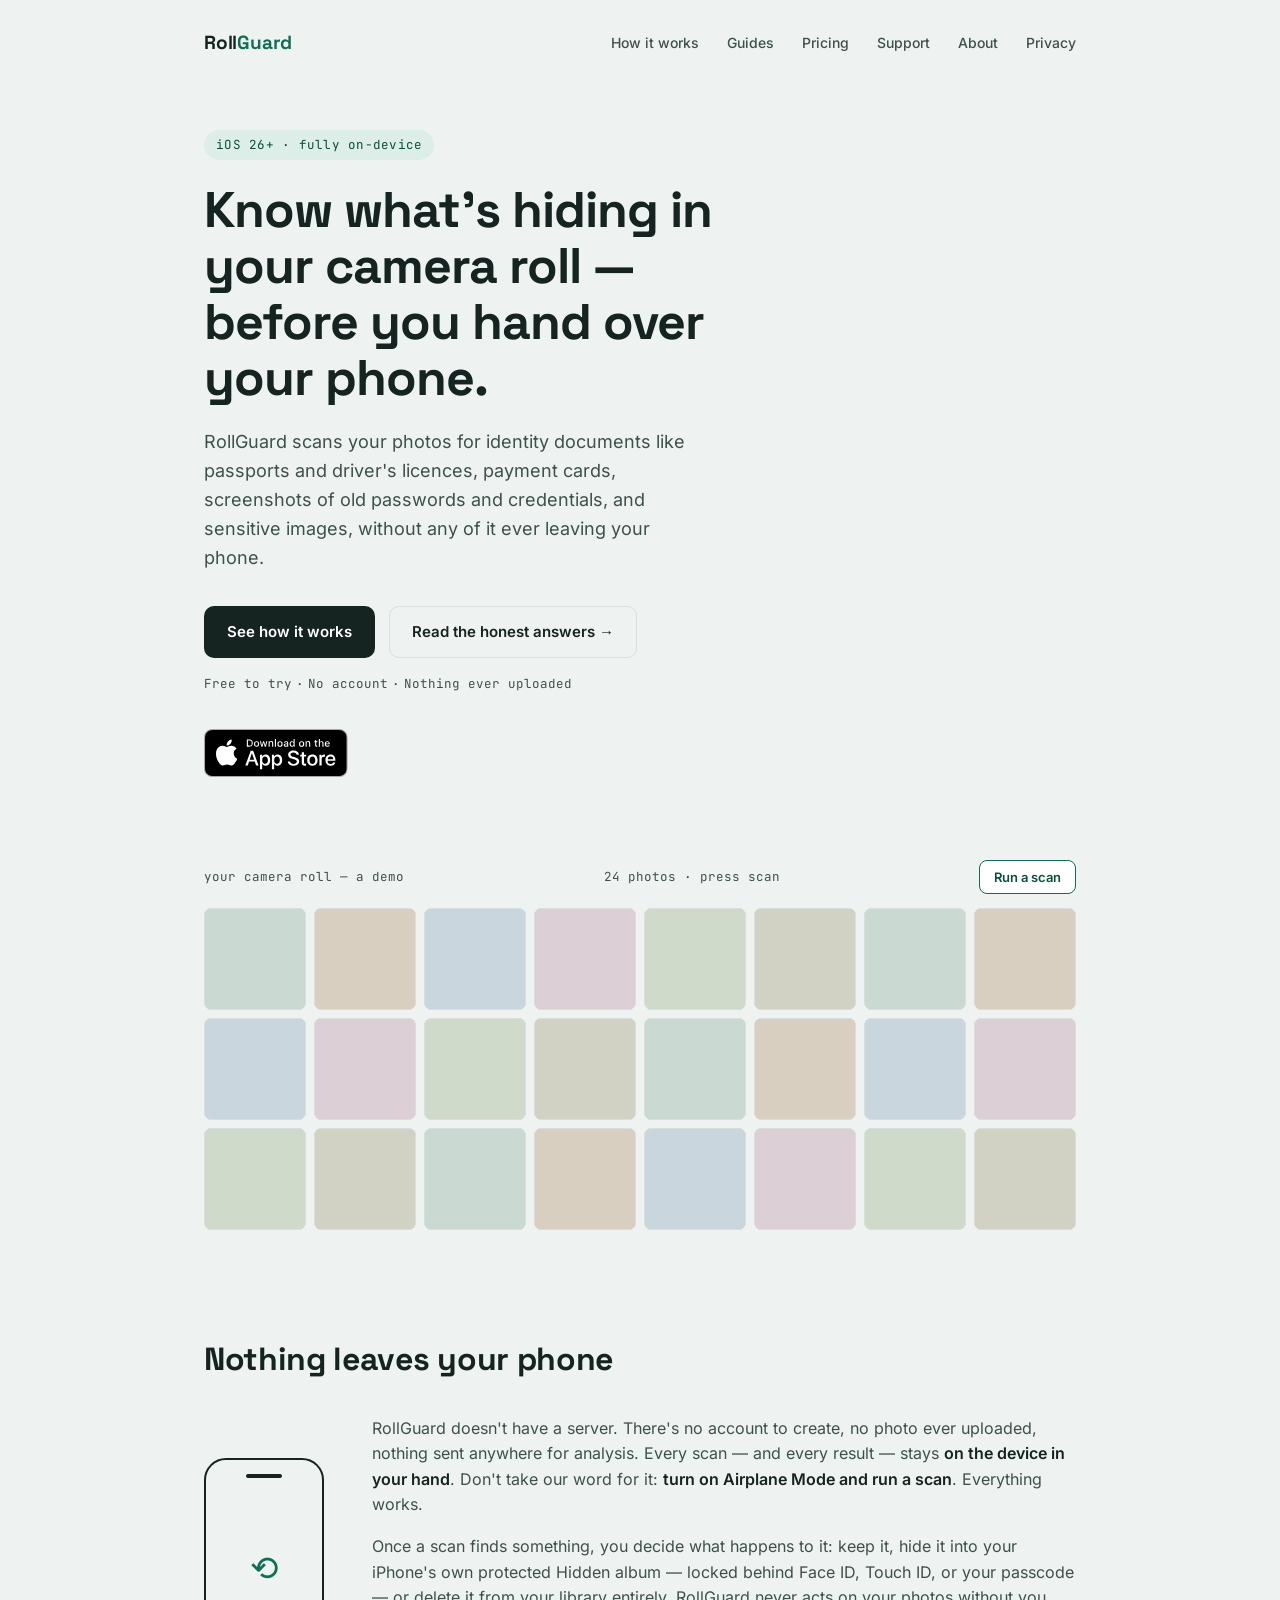
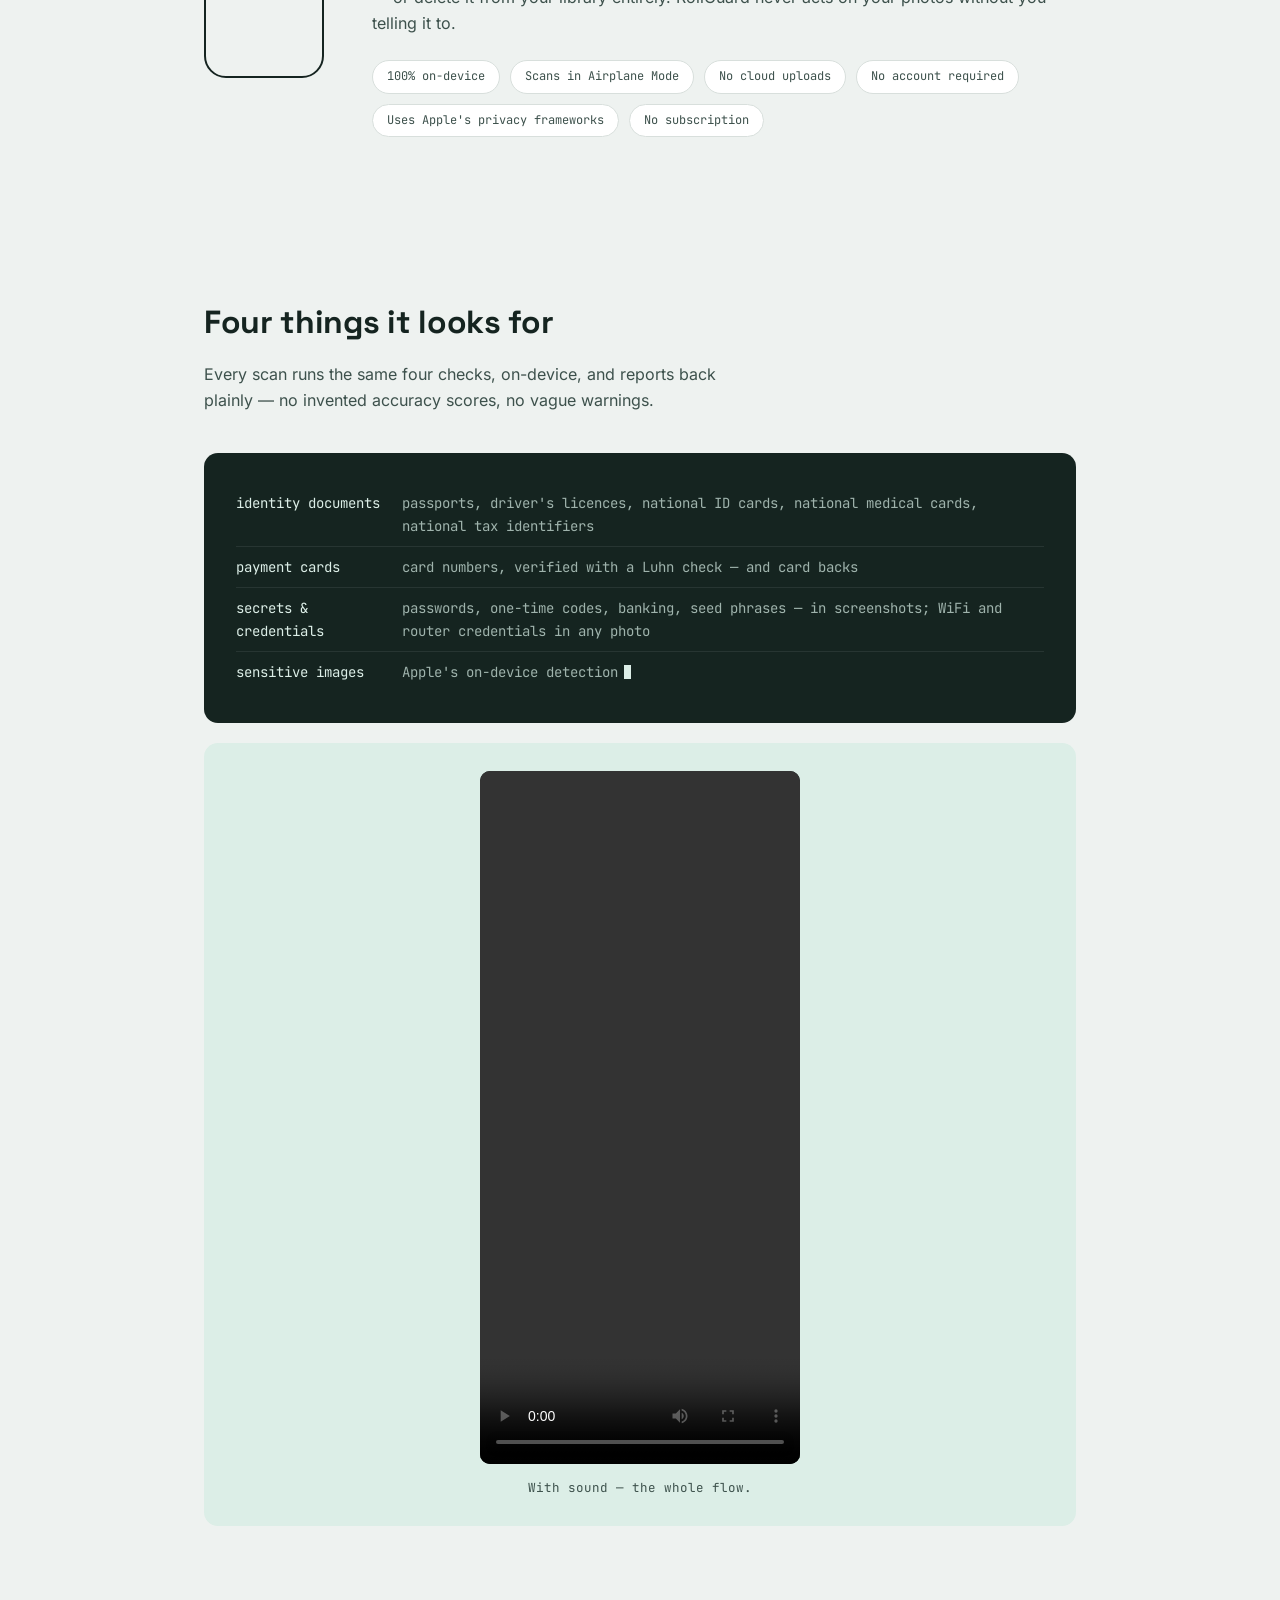
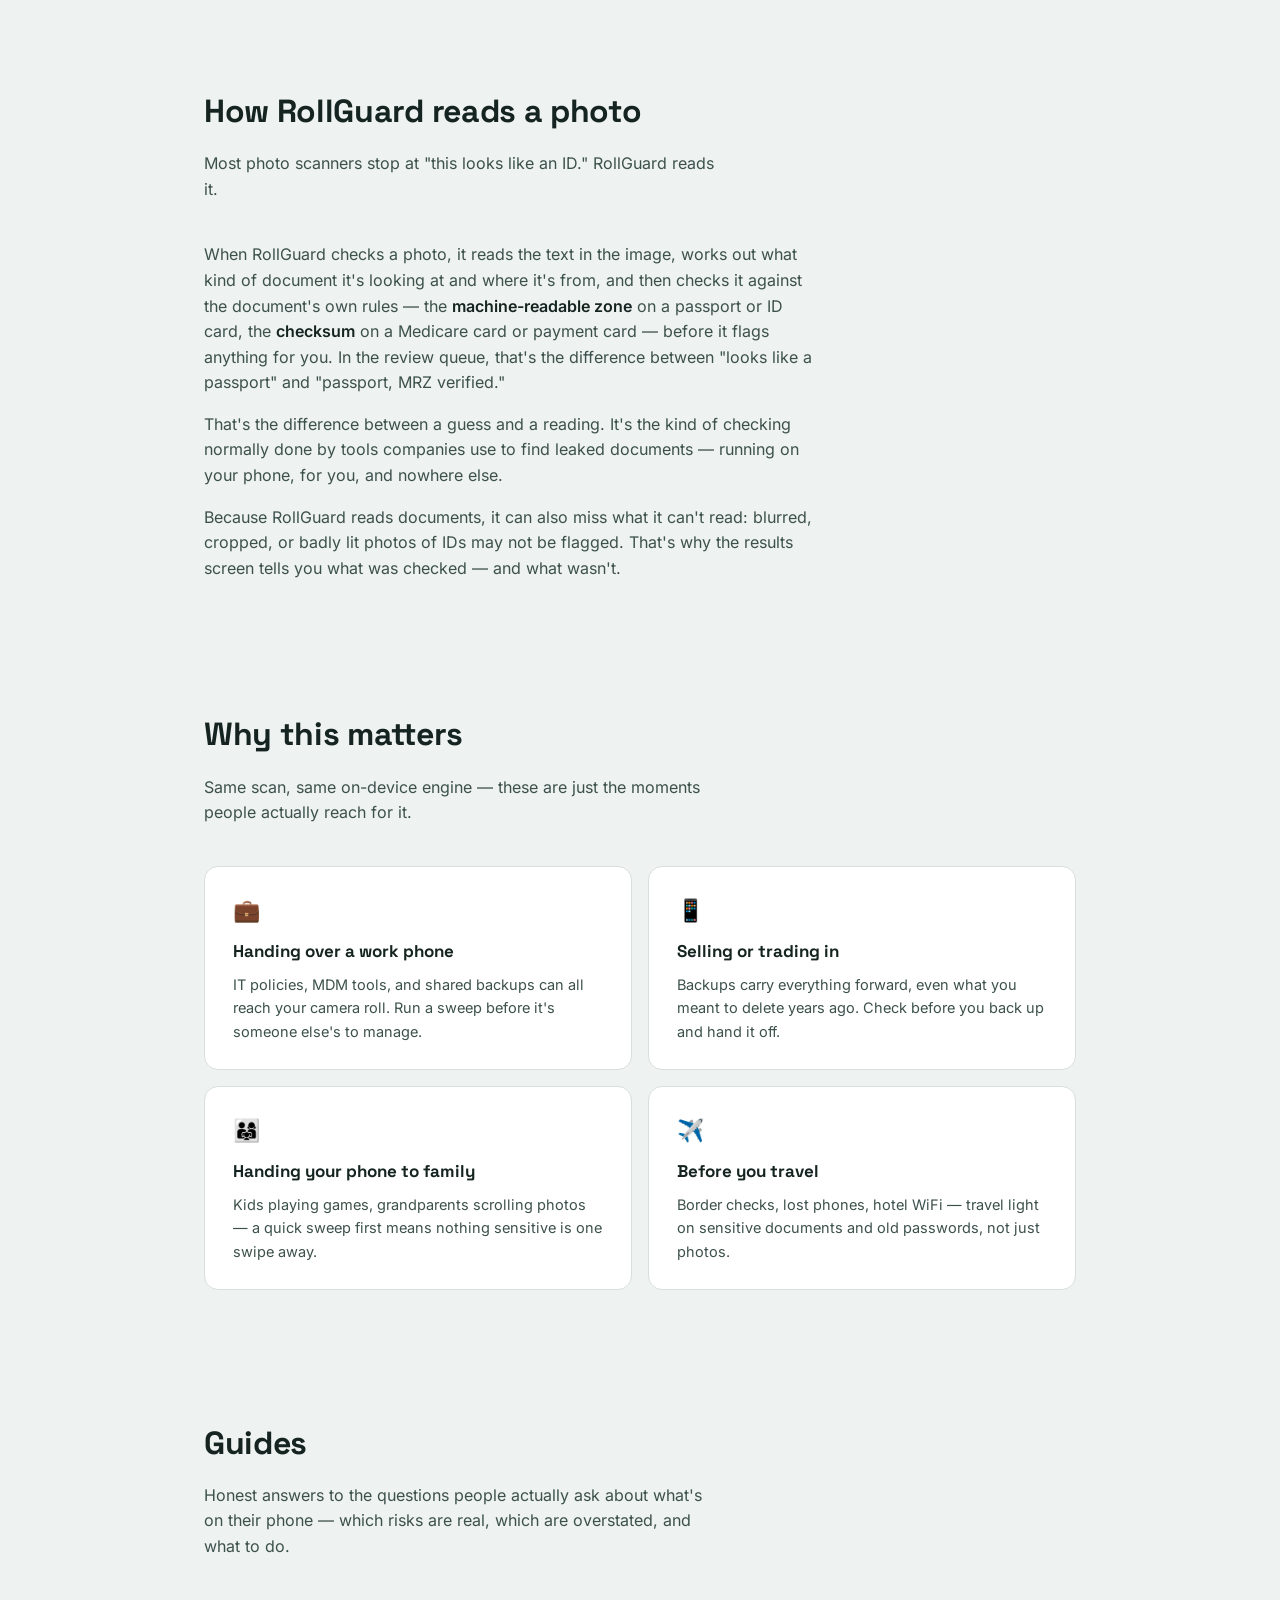
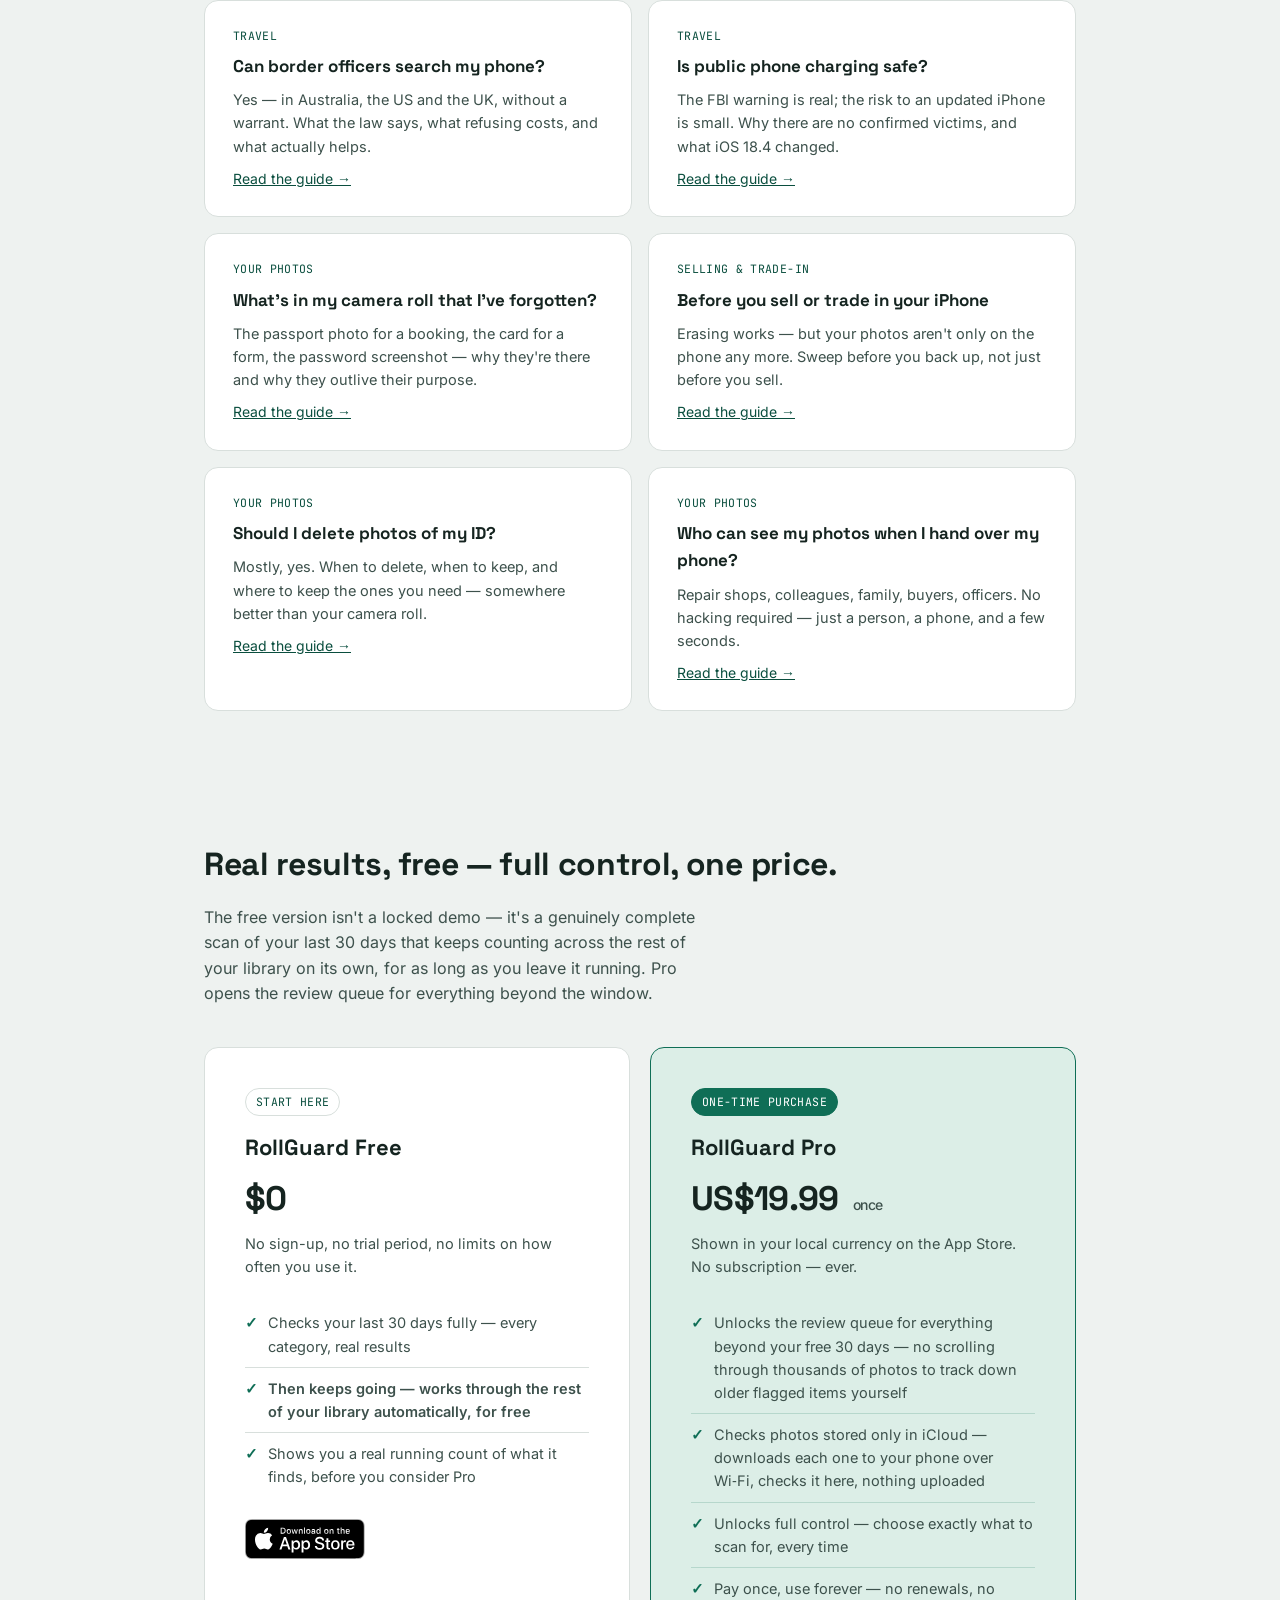
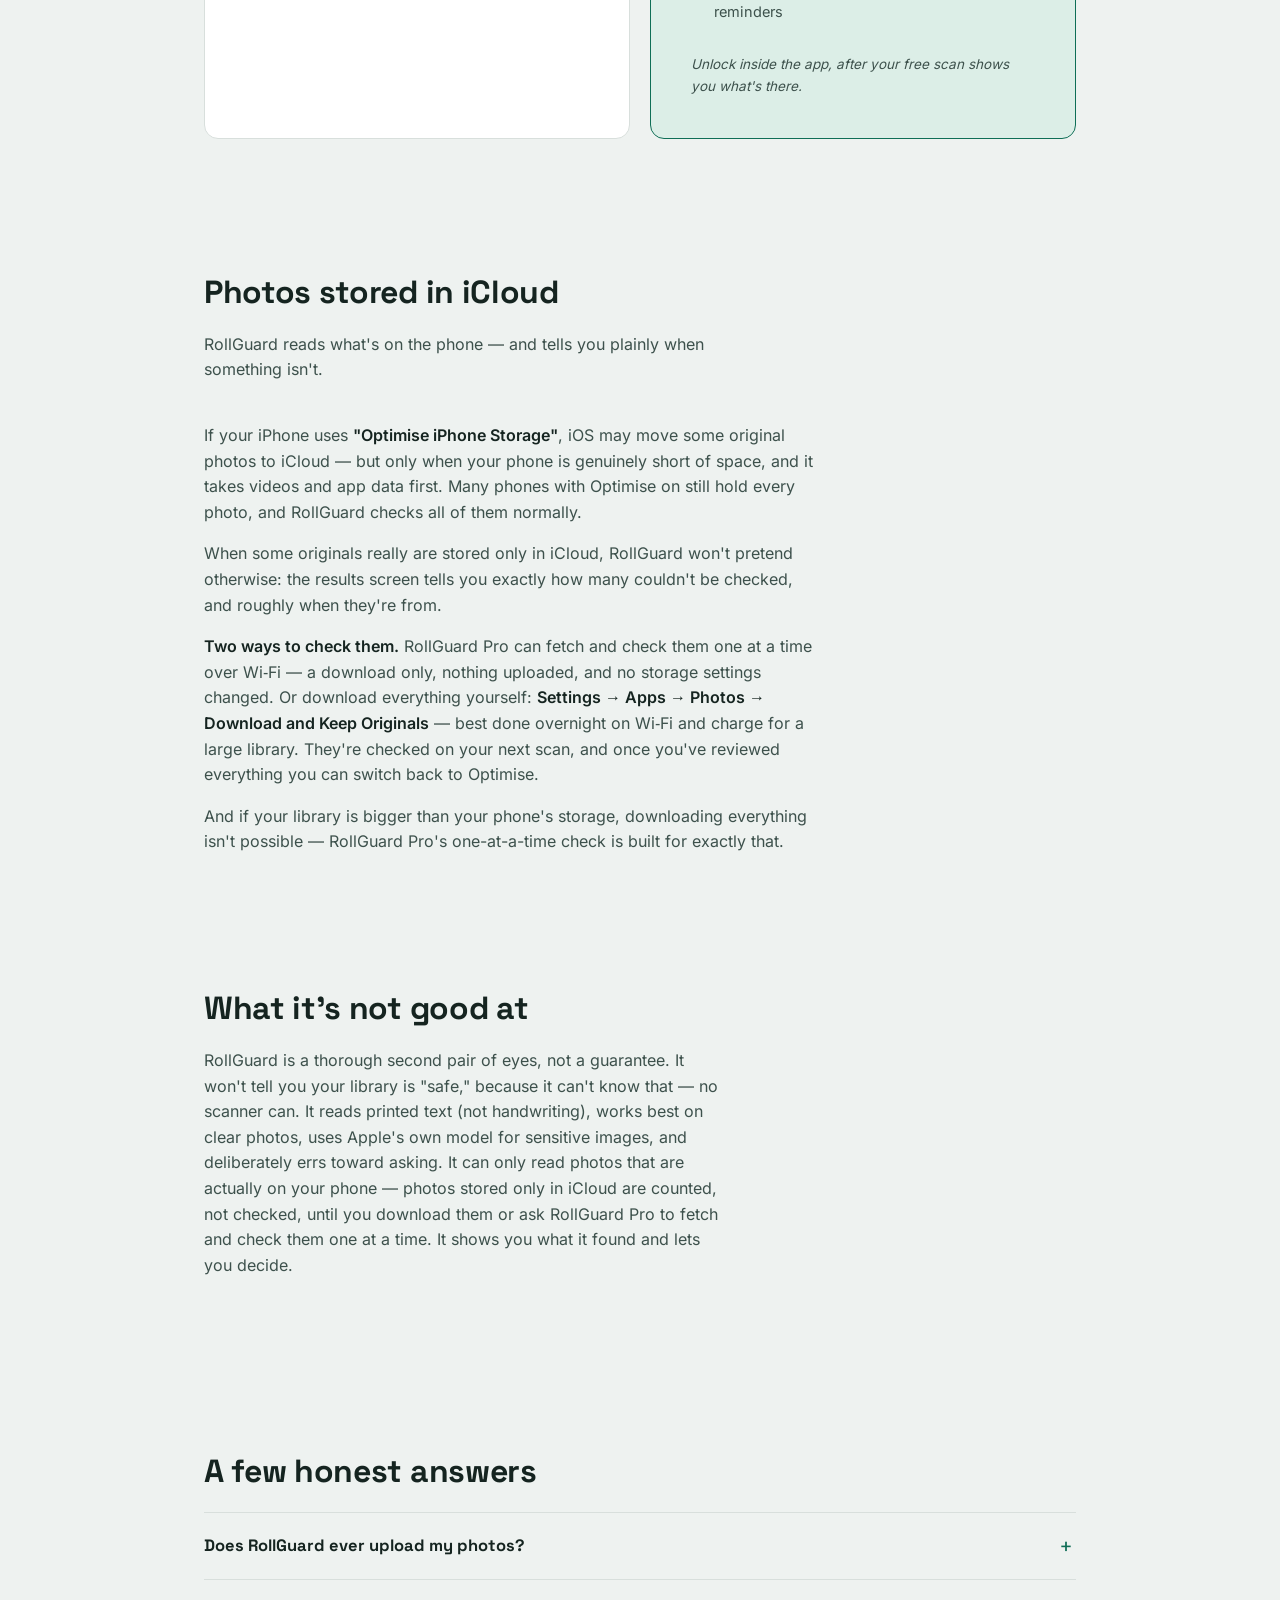
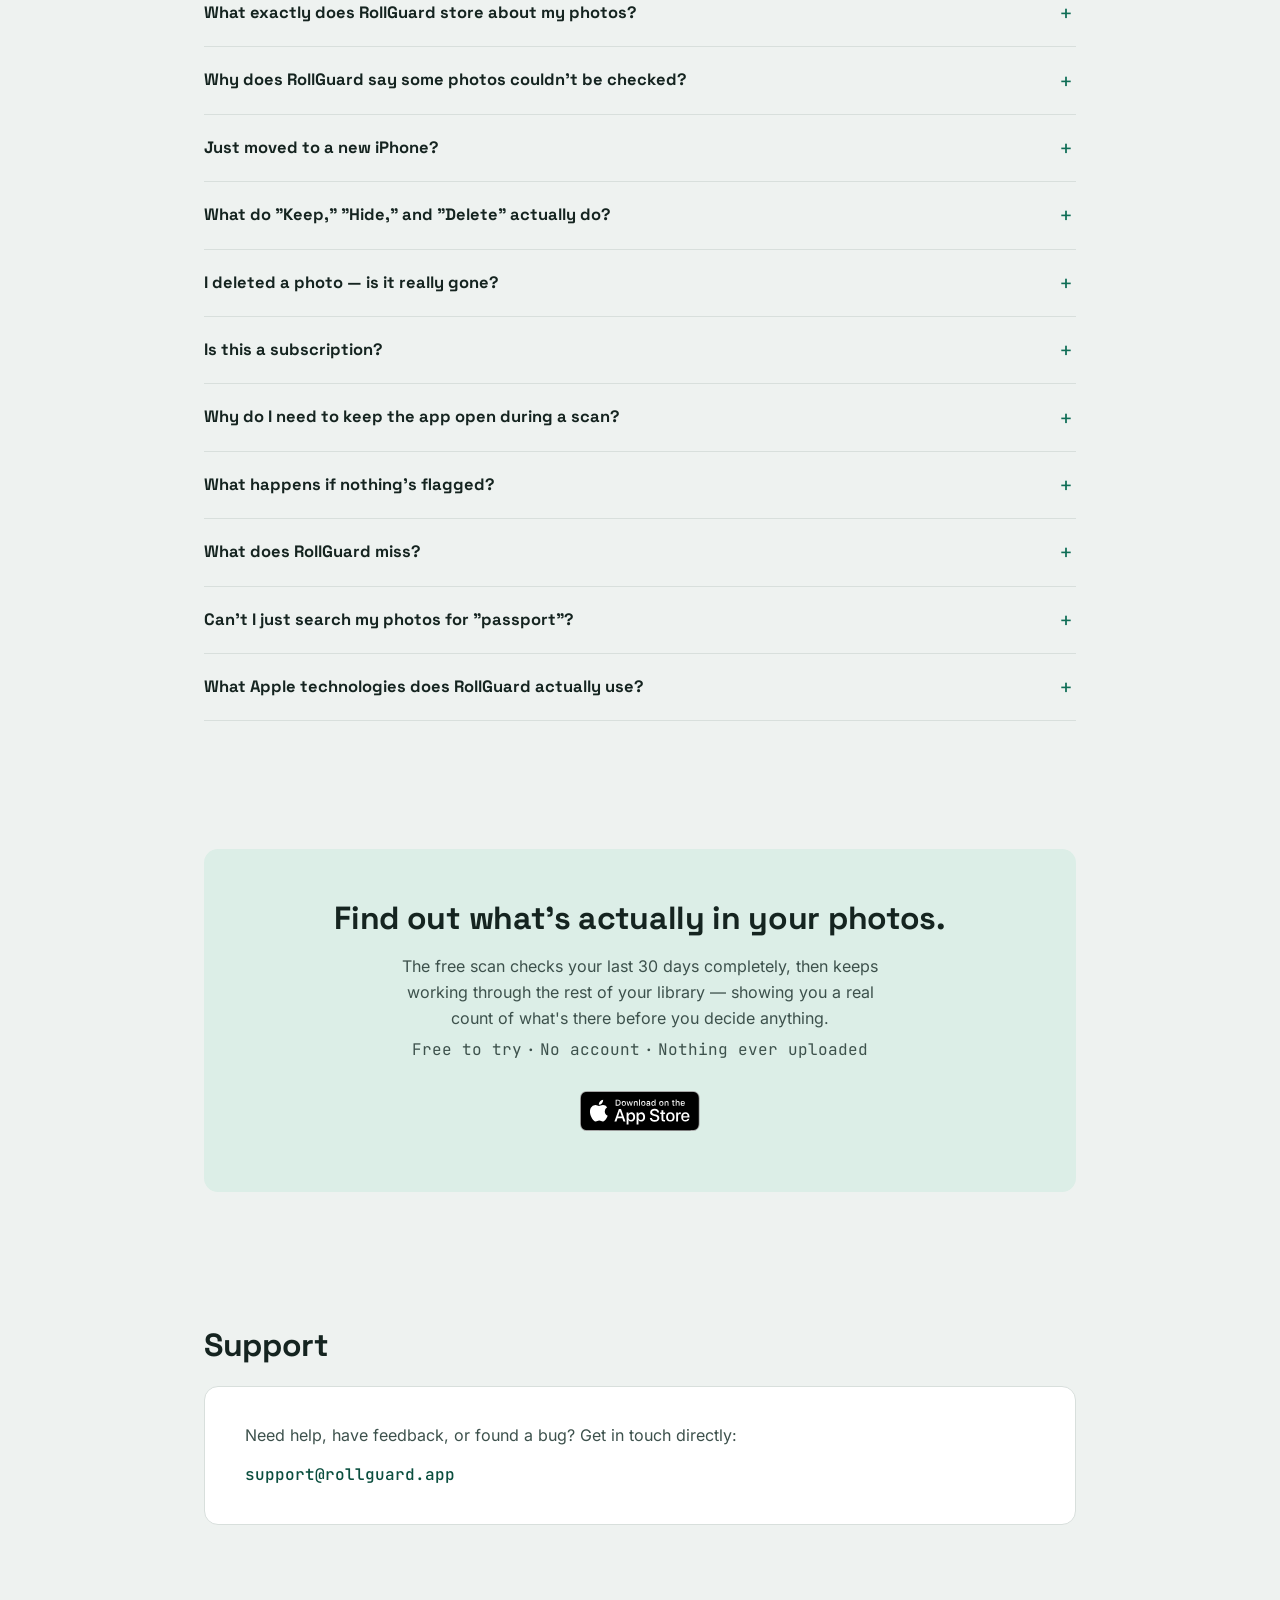
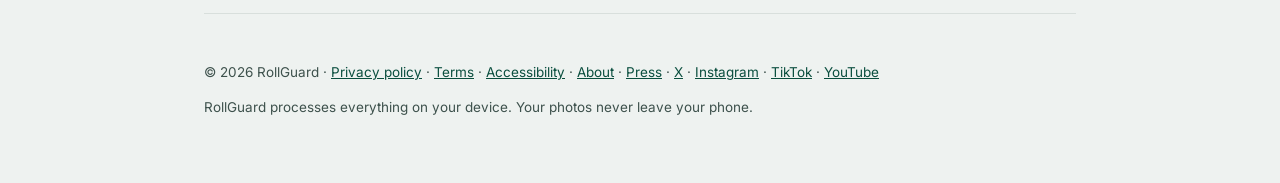
==== index.html @ 96fc58f7 "Apple's official App Store badge replaces the recreated one at all three placements The three badges" ====
<!DOCTYPE html>
<html lang="en">
<head>
<meta charset="UTF-8">
<meta name="viewport" content="width=device-width, initial-scale=1.0">
<title>RollGuard — Find what's hiding in your camera roll</title>
<meta name="description" content="RollGuard scans your iPhone photos for passports, licences, payment cards, screenshot secrets and sensitive images — entirely on your device. No cloud, no account, no subscription.">
<link rel="icon" href="/favicon.ico" sizes="32x32">
<link rel="apple-touch-icon" href="/apple-touch-icon.png">
<link rel="stylesheet" href="/fonts/fonts.css">
<style>
  :root{
    --ink:#152420;
    --ink-soft:#3d514c;
    --paper:#EEF2F0;
    --card:#FFFFFF;
    --teal:#0F6E56;
    --teal-deep:#0A4E3E;
    --mint:#DCEEE7;
    --flag:#B1502C;
    --flag-bg:#F7E7DF;
    --line:#D8DFDC;
    --radius:14px;
    --font-display:'Space Grotesk', sans-serif;
    --font-body:'Inter', sans-serif;
    --font-mono:'JetBrains Mono', monospace;
  }
  *{box-sizing:border-box;}
  html{scroll-behavior:smooth;}
  body{
    margin:0;
    background:var(--paper);
    color:var(--ink);
    font-family:var(--font-body);
    line-height:1.6;
    -webkit-font-smoothing:antialiased;
  }
  a{color:var(--teal-deep);}
  .wrap{max-width:920px;margin:0 auto;padding:0 24px;}
  section{padding:96px 0;}
  section.tight{padding:64px 0;}
  nav{
    max-width:920px;margin:0 auto;padding:28px 24px 0;
    display:flex;align-items:center;justify-content:space-between;
  }
  .brand{font-family:var(--font-display);font-weight:700;font-size:19px;letter-spacing:-0.01em;color:var(--ink);text-decoration:none;}
  .brand span{color:var(--teal);}
  .navlinks{display:flex;gap:28px;font-size:14px;font-weight:500;}
  .navlinks a{color:var(--ink-soft);text-decoration:none;}
  .navlinks a:hover{color:var(--teal-deep);}
  @media (max-width:640px){
    nav{flex-direction:column;align-items:flex-start;gap:14px;padding-top:20px;}
    .navlinks{width:100%;flex-wrap:wrap;gap:14px 18px;font-size:13px;}
  }
  .hero{padding:72px 0 40px;}
  .eyebrow{
    font-family:var(--font-mono);font-size:12.5px;color:var(--teal-deep);
    background:var(--mint);display:inline-block;padding:5px 12px;border-radius:999px;
    margin-bottom:22px;letter-spacing:0.02em;
  }
  h1{
    font-family:var(--font-display);font-weight:700;
    font-size:clamp(32px, 4.6vw, 50px);line-height:1.12;letter-spacing:-0.02em;
    margin:0 0 22px;max-width:16ch;
  }
  .lede{font-size:18px;color:var(--ink-soft);max-width:46ch;margin:0 0 34px;}
  .cta-row{display:flex;gap:14px;flex-wrap:wrap;align-items:center;}
  .btn{
    font-family:var(--font-body);font-weight:600;font-size:15px;
    padding:13px 22px;border-radius:10px;text-decoration:none;display:inline-block;
    border:1.5px solid transparent;cursor:pointer;
  }
  .btn-primary{background:var(--ink);color:#fff;}
  .btn-primary:hover{background:var(--teal-deep);}
  .btn-ghost{border-color:var(--line);color:var(--ink);background:transparent;}
  .btn-ghost:hover{border-color:var(--teal);color:var(--teal-deep);}
  .trust-line{font-family:var(--font-mono);font-size:12.5px;color:var(--ink-soft);margin-top:16px;}
  .trust-line span{margin:0 4px;}
  /* Official Apple "Download on the App Store" badge, INLINED VERBATIM from Apple's
     marketing-tools archive (download-on-the-app-store-en-us.zip -> black.svg; 119.66407x40;
     Apple's internal name Download_on_the_App_Store_Badge_US-UK_RGB_blk_4SVG_092917;
     sha256 a26fc5b38380272c92e9019a2eb8b45542a66814b3e2b203772db8904b9fb99f).
     Apple requires the artwork UNMODIFIED - the grey border is part of the badge; no
     recolour, stretch, rotation, animation or added effects, and never a recreation.
     THE SVG MARKUP BELOW IS NOT EDITED: all sizing is CSS, which sits outside the artwork.
     height + width:auto scales against the file's own viewBox ratio, so it is never
     stretched. The margins are the required CLEAR SPACE - Apple's minimum is one-quarter
     of the badge height (48 -> 12px, 40 -> 10px). The artwork does NOT carry clear space
     of its own; it is provided here, so do not remove these margins. */
  .store-badge{display:inline-block;line-height:0;}
  .store-badge svg{display:block;height:40px;width:auto;}
  .store-badge--hero svg{height:48px;}
  .store-badge--hero{margin:22px 12px 12px 0;}
  .store-badge--card{margin:22px 10px 10px 0;}
  .store-badge--closing{margin:22px 10px 10px;}
  .store-badge.soon{background:var(--card);color:var(--ink-soft);border:1.5px solid var(--line);cursor:default;}
  .waitlist{display:flex;gap:8px;flex-wrap:wrap;margin-top:22px;max-width:440px;}
  .waitlist input[type=email]{
    flex:1;min-width:200px;font-family:var(--font-body);font-size:14.5px;
    padding:12px 14px;border:1.5px solid var(--line);border-radius:10px;background:var(--card);color:var(--ink);
  }
  .waitlist input[type=email]:focus{outline:none;border-color:var(--teal);}
  .waitlist button{
    font-family:var(--font-body);font-weight:600;font-size:14.5px;padding:12px 18px;
    border-radius:10px;border:1.5px solid transparent;background:var(--ink);color:#fff;cursor:pointer;
  }
  .waitlist button:hover{background:var(--teal-deep);}
  .waitlist-note{font-family:var(--font-mono);font-size:12px;color:var(--ink-soft);margin-top:8px;}
  .closing .waitlist{margin:22px auto 0;justify-content:center;}
  .grid-demo{margin-top:64px;}
  .grid-demo-label{
    font-family:var(--font-mono);font-size:12.5px;color:var(--ink-soft);
    margin-bottom:14px;display:flex;justify-content:space-between;align-items:center;gap:12px;flex-wrap:wrap;
  }
  .demo-status{font-family:var(--font-mono);font-size:12.5px;color:var(--ink-soft);}
  .demo-status.done{color:var(--teal-deep);}
  .demo-btn{
    font-family:var(--font-body);font-weight:600;font-size:13px;padding:8px 14px;
    border-radius:8px;border:1.5px solid var(--teal);background:var(--card);color:var(--teal-deep);cursor:pointer;
  }
  .demo-btn:hover{background:var(--mint);}
  .demo-btn:disabled{opacity:.5;cursor:default;}
  .tiles{
    display:grid;grid-template-columns:repeat(8,1fr);gap:8px;
  }
  .tile{
    aspect-ratio:1;border-radius:8px;position:relative;overflow:hidden;
    cursor:pointer;outline:none;border:none;padding:0;background:transparent;
  }
  .tile:focus-visible{box-shadow:0 0 0 3px var(--teal);}
  .tile .cover{
    position:absolute;inset:0;
    transition:transform 0.4s cubic-bezier(.2,.8,.2,1), box-shadow 0.25s ease;
  }
  .tile.checking .cover{box-shadow:inset 0 0 0 2px var(--teal);}
  .tile .redact{
    position:absolute;inset:0;background:var(--flag);
    transform:translateY(100%);
    transition:transform 0.4s cubic-bezier(.2,.8,.2,1);
  }
  .tile .label{
    position:absolute;inset:0;background:var(--flag-bg);color:var(--flag);
    font-family:var(--font-mono);font-size:8.5px;font-weight:500;text-align:center;
    display:flex;align-items:center;justify-content:center;padding:4px;line-height:1.25;
    opacity:0;transition:opacity 0.3s ease 0.15s;
  }
  .tile .ask{
    position:absolute;inset:0;display:flex;align-items:center;justify-content:center;
    color:#fff;font-family:var(--font-display);font-weight:700;font-size:18px;
    opacity:0;transition:opacity .3s ease;pointer-events:none;
  }
  .tile.flagged .redact{transform:translateY(0);}
  .tile.flagged.ready .ask{opacity:.9;animation:askpulse 1.1s ease 2;}
  .tile.flagged:hover .redact,
  .tile.flagged:focus-visible .redact,
  .tile.flagged.revealed .redact{transform:translateY(100%);}
  .tile.flagged:hover .label,
  .tile.flagged:focus-visible .label,
  .tile.flagged.revealed .label{opacity:1;}
  .tile.flagged:hover .ask,
  .tile.flagged.revealed .ask{opacity:0;}
  .tile.plain .cover{border:1px solid var(--line);}
  @keyframes askpulse{0%,100%{transform:scale(1);}50%{transform:scale(1.18);}}
  @media (prefers-reduced-motion: reduce){
    .tile .redact, .tile .label, .tile .cover, .tile .ask{transition:none;}
    .tile.flagged.ready .ask{animation:none;}
  }
  @media (max-width:640px){
    .tiles{grid-template-columns:repeat(6,1fr);}
  }
  .log-card{
    background:var(--ink);border-radius:var(--radius);padding:30px 32px;
    font-family:var(--font-mono);font-size:14px;color:#DDEAE5;
  }
  .log-line{display:flex;gap:16px;padding:9px 0;border-bottom:1px solid rgba(255,255,255,0.08);}
  .log-line:last-child{border-bottom:none;}
  .log-tag{color:var(--mint);flex-shrink:0;width:150px;}
  .log-desc{color:#9FB3AC;}
  .cursor{display:inline-block;width:7px;height:14px;background:var(--mint);margin-left:6px;
    animation:blink 1s steps(1) infinite;vertical-align:-2px;}
  @keyframes blink{50%{opacity:0;}}
  @media (prefers-reduced-motion: reduce){.cursor{animation:none;}}
  @media (max-width:640px){
    .log-line{flex-direction:column;gap:2px;}
    .log-tag{width:auto;}
  }
  .film-card{
    background:var(--mint);border-radius:var(--radius);
    padding:28px;margin-top:20px;text-align:center;
  }
  .film-card video{
    display:block;width:100%;max-width:320px;height:auto;aspect-ratio:886/1920;margin:0 auto;
    border-radius:10px;background:var(--ink);
  }
  .film-caption{font-family:var(--font-mono);font-size:12.5px;color:var(--ink-soft);margin:14px 0 0;}
  h2{font-family:var(--font-display);font-weight:700;font-size:clamp(24px,3.4vw,32px);
    letter-spacing:-0.01em;margin:0 0 14px;}
  .section-sub{color:var(--ink-soft);max-width:52ch;margin:0 0 40px;font-size:16px;}
  .prose p{color:var(--ink-soft);font-size:16px;max-width:62ch;margin:0 0 16px;}
  .prose p:last-child{margin-bottom:0;}
  .prose strong{color:var(--ink);}
  .privacy-row{display:flex;gap:48px;align-items:center;flex-wrap:wrap;}
  .device{flex-shrink:0;width:120px;height:220px;border:2.5px solid var(--ink);border-radius:22px;
    position:relative;}
  .device::before{content:'';position:absolute;top:14px;left:50%;transform:translateX(-50%);
    width:36px;height:4px;border-radius:2px;background:var(--ink);}
  .device::after{content:'⟲';position:absolute;inset:0;display:flex;align-items:center;justify-content:center;
    font-size:34px;color:var(--teal);}
  .privacy-text{flex:1;min-width:260px;}
  .privacy-text p{color:var(--ink-soft);font-size:16px;}
  .privacy-text strong{color:var(--ink);}
  .trust-badges{display:flex;flex-wrap:wrap;gap:10px;margin-top:24px;}
  .trust-badge{
    font-family:var(--font-mono);font-size:12px;color:var(--ink-soft);
    background:var(--card);border:1px solid var(--line);border-radius:999px;
    padding:6px 14px;
  }
  .why-grid{display:grid;grid-template-columns:repeat(2,1fr);gap:16px;margin-top:8px;}
  .why-card{background:var(--card);border:1.5px solid var(--line);border-radius:var(--radius);padding:26px 28px;}
  .why-icon{font-size:22px;margin-bottom:10px;display:block;}
  .why-title{font-family:var(--font-display);font-weight:700;font-size:17px;margin:0 0 8px;}
  .why-body{color:var(--ink-soft);font-size:14.5px;margin:0;}
  .why-link{margin-top:10px;font-size:14px;}
  .guide-tag{font-family:var(--font-mono);font-size:11.5px;color:var(--teal-deep);letter-spacing:.03em;text-transform:uppercase;margin:0 0 8px;}
  @media (max-width:640px){.why-grid{grid-template-columns:1fr;}}
  .price-grid{display:grid;grid-template-columns:1fr 1fr;gap:20px;}
  @media (max-width:640px){.price-grid{grid-template-columns:1fr;}}
  .price-card{
    background:var(--card);border:1.5px solid var(--line);border-radius:var(--radius);
    padding:40px;position:relative;display:flex;flex-direction:column;
  }
  .price-card.featured{background:var(--mint);border-color:var(--teal);}
  .price-tag{
    font-family:var(--font-mono);font-size:11.5px;letter-spacing:.03em;text-transform:uppercase;
    color:var(--teal-deep);background:var(--card);border:1px solid var(--line);
    border-radius:999px;padding:4px 10px;display:inline-block;margin-bottom:14px;align-self:flex-start;
  }
  .price-card.featured .price-tag{background:var(--teal);color:#fff;border-color:var(--teal);}
  .price-head{font-family:var(--font-display);font-weight:700;font-size:22px;margin:0 0 6px;}
  .price-amount{font-family:var(--font-display);font-weight:700;font-size:34px;letter-spacing:-0.02em;margin:0 0 6px;color:var(--ink);}
  .price-note{font-family:var(--font-body);font-weight:500;font-size:14px;color:var(--ink-soft);margin-left:6px;}
  .price-sub{color:var(--ink-soft);font-size:14.5px;margin:0 0 24px;}
  .price-list{list-style:none;margin:0;padding:0;}
  .price-list li{display:flex;gap:10px;padding:9px 0;border-top:1px solid var(--line);
    font-size:14.5px;color:var(--ink-soft);}
  .price-list li:first-child{border-top:none;}
  .price-list li::before{content:'✓';color:var(--teal);font-weight:700;flex-shrink:0;}
  .price-card.featured .price-list li{border-top-color:rgba(15,110,86,.18);}
  .price-how{font-size:13.5px;color:var(--ink-soft);margin:22px 0 0;font-style:italic;}
  .price-card .waitlist{max-width:none;}
  .faq-item{border-top:1px solid var(--line);}
  .faq-item:last-of-type{border-bottom:1px solid var(--line);}
  .faq-item summary{
    font-family:var(--font-display);font-weight:700;font-size:16.5px;
    padding:20px 32px 20px 0;cursor:pointer;list-style:none;position:relative;
    color:var(--ink);
  }
  .faq-item summary::-webkit-details-marker{display:none;}
  .faq-item summary::after{
    content:'+';position:absolute;right:4px;top:50%;transform:translateY(-50%);
    font-family:var(--font-mono);font-weight:400;font-size:20px;color:var(--teal);
    transition:transform 0.2s ease;
  }
  .faq-item[open] summary::after{content:'−';}
  .faq-item summary:hover{color:var(--teal-deep);}
  .faq-item summary:focus-visible{outline:2px solid var(--teal);outline-offset:2px;border-radius:4px;}
  .faq-a{color:var(--ink-soft);font-size:15px;margin:0;padding:0 0 22px;max-width:60ch;}
  .faq-a p{margin:0 0 12px;}
  .faq-a p:last-child{margin-bottom:0;}
  .faq-a strong{color:var(--ink);}
  .closing{background:var(--mint);border-radius:var(--radius);padding:44px 40px;text-align:center;}
  .closing h2{margin-bottom:10px;}
  .closing p{color:var(--ink-soft);font-size:16px;max-width:48ch;margin:0 auto 6px;}
  .support-card{
    background:var(--card);border:1.5px solid var(--line);border-radius:var(--radius);padding:36px 40px;
  }
  .mail-link{
    font-family:var(--font-mono);font-size:16px;color:var(--teal-deep);text-decoration:none;
    font-weight:500;
  }
  .mail-link:hover{text-decoration:underline;}
  footer{padding:48px 0 64px;border-top:1px solid var(--line);margin-top:24px;}
  .foot-row{display:flex;justify-content:space-between;flex-wrap:wrap;gap:14px;
    font-size:13.5px;color:var(--ink-soft);}
</style>
</head>
<body>
<nav>
  <a class="brand" href="#top">Roll<span>Guard</span></a>
  <div class="navlinks">
    <a href="#how">How it works</a>
    <a href="#guides">Guides</a>
    <a href="#pricing">Pricing</a>
    <a href="#support">Support</a>
    <a href="/about.html">About</a>
    <a href="/privacy.html">Privacy</a>
  </div>
</nav>
<div class="wrap">
  <section class="hero" id="top">
    <span class="eyebrow">iOS 26+ · fully on-device</span>
    <h1>Know what's hiding in your camera roll — before you hand over your phone.</h1>
    <p class="lede">RollGuard scans your photos for identity documents like passports and driver's licences, payment cards, screenshots of old passwords and credentials, and sensitive images, without any of it ever leaving your phone.</p>
    <div class="cta-row">
      <a class="btn btn-primary" href="#how">See how it works</a>
      <a class="btn btn-ghost" href="#faq">Read the honest answers →</a>
    </div>
    <p class="trust-line">Free to try<span>·</span>No account<span>·</span>Nothing ever uploaded</p>
    <a class="store-badge store-badge--hero" href="https://apps.apple.com/app/rollguard/id6792159185" target="_blank" rel="noopener" aria-label="Download RollGuard on the App Store">
      <svg id="livetype" xmlns="http://www.w3.org/2000/svg" width="119.66407" height="40" viewBox="0 0 119.66407 40">
        <title>Download_on_the_App_Store_Badge_US-UK_RGB_blk_4SVG_092917</title>
        <g>
          <g>
            <g>
              <path d="M110.13477,0H9.53468c-.3667,0-.729,0-1.09473.002-.30615.002-.60986.00781-.91895.0127A13.21476,13.21476,0,0,0,5.5171.19141a6.66509,6.66509,0,0,0-1.90088.627A6.43779,6.43779,0,0,0,1.99757,1.99707,6.25844,6.25844,0,0,0,.81935,3.61816a6.60119,6.60119,0,0,0-.625,1.90332,12.993,12.993,0,0,0-.1792,2.002C.00587,7.83008.00489,8.1377,0,8.44434V31.5586c.00489.3105.00587.6113.01515.9219a12.99232,12.99232,0,0,0,.1792,2.0019,6.58756,6.58756,0,0,0,.625,1.9043A6.20778,6.20778,0,0,0,1.99757,38.001a6.27445,6.27445,0,0,0,1.61865,1.1787,6.70082,6.70082,0,0,0,1.90088.6308,13.45514,13.45514,0,0,0,2.0039.1768c.30909.0068.6128.0107.91895.0107C8.80567,40,9.168,40,9.53468,40H110.13477c.3594,0,.7246,0,1.084-.002.3047,0,.6172-.0039.9219-.0107a13.279,13.279,0,0,0,2-.1768,6.80432,6.80432,0,0,0,1.9082-.6308,6.27742,6.27742,0,0,0,1.6172-1.1787,6.39482,6.39482,0,0,0,1.1816-1.6143,6.60413,6.60413,0,0,0,.6191-1.9043,13.50643,13.50643,0,0,0,.1856-2.0019c.0039-.3106.0039-.6114.0039-.9219.0078-.3633.0078-.7246.0078-1.0938V9.53613c0-.36621,0-.72949-.0078-1.09179,0-.30664,0-.61426-.0039-.9209a13.5071,13.5071,0,0,0-.1856-2.002,6.6177,6.6177,0,0,0-.6191-1.90332,6.46619,6.46619,0,0,0-2.7988-2.7998,6.76754,6.76754,0,0,0-1.9082-.627,13.04394,13.04394,0,0,0-2-.17676c-.3047-.00488-.6172-.01074-.9219-.01269-.3594-.002-.7246-.002-1.084-.002Z" style="fill: #a6a6a6"/>
              <path d="M8.44483,39.125c-.30468,0-.602-.0039-.90429-.0107a12.68714,12.68714,0,0,1-1.86914-.1631,5.88381,5.88381,0,0,1-1.65674-.5479,5.40573,5.40573,0,0,1-1.397-1.0166,5.32082,5.32082,0,0,1-1.02051-1.3965,5.72186,5.72186,0,0,1-.543-1.6572,12.41351,12.41351,0,0,1-.1665-1.875c-.00634-.2109-.01464-.9131-.01464-.9131V8.44434S.88185,7.75293.8877,7.5498a12.37039,12.37039,0,0,1,.16553-1.87207,5.7555,5.7555,0,0,1,.54346-1.6621A5.37349,5.37349,0,0,1,2.61183,2.61768,5.56543,5.56543,0,0,1,4.01417,1.59521a5.82309,5.82309,0,0,1,1.65332-.54394A12.58589,12.58589,0,0,1,7.543.88721L8.44532.875H111.21387l.9131.0127a12.38493,12.38493,0,0,1,1.8584.16259,5.93833,5.93833,0,0,1,1.6709.54785,5.59374,5.59374,0,0,1,2.415,2.41993,5.76267,5.76267,0,0,1,.5352,1.64892,12.995,12.995,0,0,1,.1738,1.88721c.0029.2832.0029.5874.0029.89014.0079.375.0079.73193.0079,1.09179V30.4648c0,.3633,0,.7178-.0079,1.0752,0,.3252,0,.6231-.0039.9297a12.73126,12.73126,0,0,1-.1709,1.8535,5.739,5.739,0,0,1-.54,1.67,5.48029,5.48029,0,0,1-1.0156,1.3857,5.4129,5.4129,0,0,1-1.3994,1.0225,5.86168,5.86168,0,0,1-1.668.5498,12.54218,12.54218,0,0,1-1.8692.1631c-.2929.0068-.5996.0107-.8974.0107l-1.084.002Z"/>
            </g>
            <g id="_Group_" data-name="&lt;Group&gt;">
              <g id="_Group_2" data-name="&lt;Group&gt;">
                <g id="_Group_3" data-name="&lt;Group&gt;">
                  <path id="_Path_" data-name="&lt;Path&gt;" d="M24.76888,20.30068a4.94881,4.94881,0,0,1,2.35656-4.15206,5.06566,5.06566,0,0,0-3.99116-2.15768c-1.67924-.17626-3.30719,1.00483-4.1629,1.00483-.87227,0-2.18977-.98733-3.6085-.95814a5.31529,5.31529,0,0,0-4.47292,2.72787c-1.934,3.34842-.49141,8.26947,1.3612,10.97608.9269,1.32535,2.01018,2.8058,3.42763,2.7533,1.38706-.05753,1.9051-.88448,3.5794-.88448,1.65876,0,2.14479.88448,3.591.8511,1.48838-.02416,2.42613-1.33124,3.32051-2.66914a10.962,10.962,0,0,0,1.51842-3.09251A4.78205,4.78205,0,0,1,24.76888,20.30068Z" style="fill: #fff"/>
                  <path id="_Path_2" data-name="&lt;Path&gt;" d="M22.03725,12.21089a4.87248,4.87248,0,0,0,1.11452-3.49062,4.95746,4.95746,0,0,0-3.20758,1.65961,4.63634,4.63634,0,0,0-1.14371,3.36139A4.09905,4.09905,0,0,0,22.03725,12.21089Z" style="fill: #fff"/>
                </g>
              </g>
              <g>
                <path d="M42.30227,27.13965h-4.7334l-1.13672,3.35645H34.42727l4.4834-12.418h2.083l4.4834,12.418H43.438ZM38.0591,25.59082h3.752l-1.84961-5.44727h-.05176Z" style="fill: #fff"/>
                <path d="M55.15969,25.96973c0,2.81348-1.50586,4.62109-3.77832,4.62109a3.0693,3.0693,0,0,1-2.84863-1.584h-.043v4.48438h-1.8584V21.44238H48.4302v1.50586h.03418a3.21162,3.21162,0,0,1,2.88281-1.60059C53.645,21.34766,55.15969,23.16406,55.15969,25.96973Zm-1.91016,0c0-1.833-.94727-3.03809-2.39258-3.03809-1.41992,0-2.375,1.23047-2.375,3.03809,0,1.82422.95508,3.0459,2.375,3.0459C52.30227,29.01563,53.24953,27.81934,53.24953,25.96973Z" style="fill: #fff"/>
                <path d="M65.12453,25.96973c0,2.81348-1.50586,4.62109-3.77832,4.62109a3.0693,3.0693,0,0,1-2.84863-1.584h-.043v4.48438h-1.8584V21.44238H58.395v1.50586h.03418A3.21162,3.21162,0,0,1,61.312,21.34766C63.60988,21.34766,65.12453,23.16406,65.12453,25.96973Zm-1.91016,0c0-1.833-.94727-3.03809-2.39258-3.03809-1.41992,0-2.375,1.23047-2.375,3.03809,0,1.82422.95508,3.0459,2.375,3.0459C62.26711,29.01563,63.21438,27.81934,63.21438,25.96973Z" style="fill: #fff"/>
                <path d="M71.71047,27.03613c.1377,1.23145,1.334,2.04,2.96875,2.04,1.56641,0,2.69336-.80859,2.69336-1.91895,0-.96387-.67969-1.541-2.28906-1.93652l-1.60937-.3877c-2.28027-.55078-3.33887-1.61719-3.33887-3.34766,0-2.14258,1.86719-3.61426,4.51855-3.61426,2.624,0,4.42285,1.47168,4.4834,3.61426h-1.876c-.1123-1.23926-1.13672-1.9873-2.63379-1.9873s-2.52148.75684-2.52148,1.8584c0,.87793.6543,1.39453,2.25488,1.79l1.36816.33594c2.54785.60254,3.60645,1.626,3.60645,3.44238,0,2.32324-1.85059,3.77832-4.79395,3.77832-2.75391,0-4.61328-1.4209-4.7334-3.667Z" style="fill: #fff"/>
                <path d="M83.34621,19.2998v2.14258h1.72168v1.47168H83.34621v4.99121c0,.77539.34473,1.13672,1.10156,1.13672a5.80752,5.80752,0,0,0,.61133-.043v1.46289a5.10351,5.10351,0,0,1-1.03223.08594c-1.833,0-2.54785-.68848-2.54785-2.44434V22.91406H80.16262V21.44238H81.479V19.2998Z" style="fill: #fff"/>
                <path d="M86.065,25.96973c0-2.84863,1.67773-4.63867,4.29395-4.63867,2.625,0,4.29492,1.79,4.29492,4.63867,0,2.85645-1.66113,4.63867-4.29492,4.63867C87.72609,30.6084,86.065,28.82617,86.065,25.96973Zm6.69531,0c0-1.9541-.89551-3.10742-2.40137-3.10742s-2.40039,1.16211-2.40039,3.10742c0,1.96191.89453,3.10645,2.40039,3.10645S92.76027,27.93164,92.76027,25.96973Z" style="fill: #fff"/>
                <path d="M96.18606,21.44238h1.77246v1.541h.043a2.1594,2.1594,0,0,1,2.17773-1.63574,2.86616,2.86616,0,0,1,.63672.06934v1.73828a2.59794,2.59794,0,0,0-.835-.1123,1.87264,1.87264,0,0,0-1.93652,2.083v5.37012h-1.8584Z" style="fill: #fff"/>
                <path d="M109.3843,27.83691c-.25,1.64355-1.85059,2.77148-3.89844,2.77148-2.63379,0-4.26855-1.76465-4.26855-4.5957,0-2.83984,1.64355-4.68164,4.19043-4.68164,2.50488,0,4.08008,1.7207,4.08008,4.46582v.63672h-6.39453v.1123a2.358,2.358,0,0,0,2.43555,2.56445,2.04834,2.04834,0,0,0,2.09082-1.27344Zm-6.28223-2.70215h4.52637a2.1773,2.1773,0,0,0-2.2207-2.29785A2.292,2.292,0,0,0,103.10207,25.13477Z" style="fill: #fff"/>
              </g>
            </g>
          </g>
          <g id="_Group_4" data-name="&lt;Group&gt;">
            <g>
              <path d="M37.82619,8.731a2.63964,2.63964,0,0,1,2.80762,2.96484c0,1.90625-1.03027,3.002-2.80762,3.002H35.67092V8.731Zm-1.22852,5.123h1.125a1.87588,1.87588,0,0,0,1.96777-2.146,1.881,1.881,0,0,0-1.96777-2.13379h-1.125Z" style="fill: #fff"/>
              <path d="M41.68068,12.44434a2.13323,2.13323,0,1,1,4.24707,0,2.13358,2.13358,0,1,1-4.24707,0Zm3.333,0c0-.97607-.43848-1.54687-1.208-1.54687-.77246,0-1.207.5708-1.207,1.54688,0,.98389.43457,1.55029,1.207,1.55029C44.57522,13.99463,45.01369,13.42432,45.01369,12.44434Z" style="fill: #fff"/>
              <path d="M51.57326,14.69775h-.92187l-.93066-3.31641h-.07031l-.92676,3.31641h-.91309l-1.24121-4.50293h.90137l.80664,3.436h.06641l.92578-3.436h.85254l.92578,3.436h.07031l.80273-3.436h.88867Z" style="fill: #fff"/>
              <path d="M53.85354,10.19482H54.709v.71533h.06641a1.348,1.348,0,0,1,1.34375-.80225,1.46456,1.46456,0,0,1,1.55859,1.6748v2.915h-.88867V12.00586c0-.72363-.31445-1.0835-.97168-1.0835a1.03294,1.03294,0,0,0-1.0752,1.14111v2.63428h-.88867Z" style="fill: #fff"/>
              <path d="M59.09377,8.437h.88867v6.26074h-.88867Z" style="fill: #fff"/>
              <path d="M61.21779,12.44434a2.13346,2.13346,0,1,1,4.24756,0,2.1338,2.1338,0,1,1-4.24756,0Zm3.333,0c0-.97607-.43848-1.54687-1.208-1.54687-.77246,0-1.207.5708-1.207,1.54688,0,.98389.43457,1.55029,1.207,1.55029C64.11232,13.99463,64.5508,13.42432,64.5508,12.44434Z" style="fill: #fff"/>
              <path d="M66.4009,13.42432c0-.81055.60352-1.27783,1.6748-1.34424l1.21973-.07031v-.38867c0-.47559-.31445-.74414-.92187-.74414-.49609,0-.83984.18213-.93848.50049h-.86035c.09082-.77344.81836-1.26953,1.83984-1.26953,1.12891,0,1.76563.562,1.76563,1.51318v3.07666h-.85547v-.63281h-.07031a1.515,1.515,0,0,1-1.35254.707A1.36026,1.36026,0,0,1,66.4009,13.42432Zm2.89453-.38477v-.37646l-1.09961.07031c-.62012.0415-.90137.25244-.90137.64941,0,.40527.35156.64111.835.64111A1.0615,1.0615,0,0,0,69.29543,13.03955Z" style="fill: #fff"/>
              <path d="M71.34816,12.44434c0-1.42285.73145-2.32422,1.86914-2.32422a1.484,1.484,0,0,1,1.38086.79h.06641V8.437h.88867v6.26074h-.85156v-.71143h-.07031a1.56284,1.56284,0,0,1-1.41406.78564C72.0718,14.772,71.34816,13.87061,71.34816,12.44434Zm.918,0c0,.95508.4502,1.52979,1.20313,1.52979.749,0,1.21191-.583,1.21191-1.52588,0-.93848-.46777-1.52979-1.21191-1.52979C72.72121,10.91846,72.26613,11.49707,72.26613,12.44434Z" style="fill: #fff"/>
              <path d="M79.23,12.44434a2.13323,2.13323,0,1,1,4.24707,0,2.13358,2.13358,0,1,1-4.24707,0Zm3.333,0c0-.97607-.43848-1.54687-1.208-1.54687-.77246,0-1.207.5708-1.207,1.54688,0,.98389.43457,1.55029,1.207,1.55029C82.12453,13.99463,82.563,13.42432,82.563,12.44434Z" style="fill: #fff"/>
              <path d="M84.66945,10.19482h.85547v.71533h.06641a1.348,1.348,0,0,1,1.34375-.80225,1.46456,1.46456,0,0,1,1.55859,1.6748v2.915H87.605V12.00586c0-.72363-.31445-1.0835-.97168-1.0835a1.03294,1.03294,0,0,0-1.0752,1.14111v2.63428h-.88867Z" style="fill: #fff"/>
              <path d="M93.51516,9.07373v1.1416h.97559v.74854h-.97559V13.2793c0,.47168.19434.67822.63672.67822a2.96657,2.96657,0,0,0,.33887-.02051v.74023a2.9155,2.9155,0,0,1-.4834.04541c-.98828,0-1.38184-.34766-1.38184-1.21582v-2.543h-.71484v-.74854h.71484V9.07373Z" style="fill: #fff"/>
              <path d="M95.70461,8.437h.88086v2.48145h.07031a1.3856,1.3856,0,0,1,1.373-.80664,1.48339,1.48339,0,0,1,1.55078,1.67871v2.90723H98.69v-2.688c0-.71924-.335-1.0835-.96289-1.0835a1.05194,1.05194,0,0,0-1.13379,1.1416v2.62988h-.88867Z" style="fill: #fff"/>
              <path d="M104.76125,13.48193a1.828,1.828,0,0,1-1.95117,1.30273A2.04531,2.04531,0,0,1,100.73,12.46045a2.07685,2.07685,0,0,1,2.07617-2.35254c1.25293,0,2.00879.856,2.00879,2.27V12.688h-3.17969v.0498a1.1902,1.1902,0,0,0,1.19922,1.29,1.07934,1.07934,0,0,0,1.07129-.5459Zm-3.126-1.45117h2.27441a1.08647,1.08647,0,0,0-1.1084-1.1665A1.15162,1.15162,0,0,0,101.63527,12.03076Z" style="fill: #fff"/>
            </g>
          </g>
        </g>
      </svg>
    </a>
    <div class="grid-demo">
      <div class="grid-demo-label">
        <span>your camera roll — a demo</span>
        <span class="demo-status" id="demo-status">24 photos · press scan</span>
        <button class="demo-btn" id="demo-btn" type="button">Run a scan</button>
      </div>
      <div class="tiles" id="tiles" aria-live="polite"></div>
    </div>
  </section>
  <section class="tight">
    <h2>Nothing leaves your phone</h2>
    <div class="privacy-row">
      <div class="device" aria-hidden="true"></div>
      <div class="privacy-text">
        <p>RollGuard doesn't have a server. There's no account to create, no photo ever uploaded, nothing sent anywhere for analysis. Every scan — and every result — stays <strong>on the device in your hand</strong>. Don't take our word for it: <strong>turn on Airplane Mode and run a scan</strong>. Everything works.</p>
        <p>Once a scan finds something, you decide what happens to it: keep it, hide it into your iPhone's own protected Hidden album — locked behind Face ID, Touch ID, or your passcode — or delete it from your library entirely. RollGuard never acts on your photos without you telling it to.</p>
        <div class="trust-badges">
          <span class="trust-badge">100% on-device</span>
          <span class="trust-badge">Scans in Airplane Mode</span>
          <span class="trust-badge">No cloud uploads</span>
          <span class="trust-badge">No account required</span>
          <span class="trust-badge">Uses Apple's privacy frameworks</span>
          <span class="trust-badge">No subscription</span>
        </div>
      </div>
    </div>
  </section>
  <section id="how">
    <h2>Four things it looks for</h2>
    <p class="section-sub">Every scan runs the same four checks, on-device, and reports back plainly — no invented accuracy scores, no vague warnings.</p>
    <div class="log-card">
      <div class="log-line"><span class="log-tag">identity documents</span><span class="log-desc">passports, driver's licences, national ID cards, national medical cards, national tax identifiers</span></div>
      <div class="log-line"><span class="log-tag">payment cards</span><span class="log-desc">card numbers, verified with a Luhn check — and card backs</span></div>
      <div class="log-line"><span class="log-tag">secrets &amp; credentials</span><span class="log-desc">passwords, one-time codes, banking, seed phrases — in screenshots; WiFi and router credentials in any photo</span></div>
      <div class="log-line"><span class="log-tag">sensitive images</span><span class="log-desc">Apple's on-device detection<span class="cursor"></span></span></div>
    </div>
    <div class="film-card">
      <video controls playsinline preload="metadata" width="886" height="1920" src="/press-kit/rollguard-preview-scored.mp4#t=0.95"></video>
      <p class="film-caption">With sound — the whole flow.</p>
    </div>
  </section>
  <section class="tight" id="method">
    <h2>How RollGuard reads a photo</h2>
    <p class="section-sub">Most photo scanners stop at "this looks like an ID." RollGuard reads it.</p>
    <div class="prose">
      <p>When RollGuard checks a photo, it reads the text in the image, works out what kind of document it's looking at and where it's from, and then checks it against the document's own rules — the <strong>machine-readable zone</strong> on a passport or ID card, the <strong>checksum</strong> on a Medicare card or payment card — before it flags anything for you. In the review queue, that's the difference between "looks like a passport" and "passport, MRZ verified."</p>
      <p>That's the difference between a guess and a reading. It's the kind of checking normally done by tools companies use to find leaked documents — running on your phone, for you, and nowhere else.</p>
      <p>Because RollGuard reads documents, it can also miss what it can't read: blurred, cropped, or badly lit photos of IDs may not be flagged. That's why the results screen tells you what was checked — and what wasn't.</p>
    </div>
  </section>
  <section class="tight">
    <h2>Why this matters</h2>
    <p class="section-sub">Same scan, same on-device engine — these are just the moments people actually reach for it.</p>
    <div class="why-grid">
      <div class="why-card">
        <span class="why-icon">💼</span>
        <p class="why-title">Handing over a work phone</p>
        <p class="why-body">IT policies, MDM tools, and shared backups can all reach your camera roll. Run a sweep before it's someone else's to manage.</p>
      </div>
      <div class="why-card">
        <span class="why-icon">📱</span>
        <p class="why-title">Selling or trading in</p>
        <p class="why-body">Backups carry everything forward, even what you meant to delete years ago. Check before you back up and hand it off.</p>
      </div>
      <div class="why-card">
        <span class="why-icon">👨‍👩‍👧</span>
        <p class="why-title">Handing your phone to family</p>
        <p class="why-body">Kids playing games, grandparents scrolling photos — a quick sweep first means nothing sensitive is one swipe away.</p>
      </div>
      <div class="why-card">
        <span class="why-icon">✈️</span>
        <p class="why-title">Before you travel</p>
        <p class="why-body">Border checks, lost phones, hotel WiFi — travel light on sensitive documents and old passwords, not just photos.</p>
      </div>
    </div>
  </section>
  <section class="tight" id="guides">
    <h2>Guides</h2>
    <p class="section-sub">Honest answers to the questions people actually ask about what's on their phone — which risks are real, which are overstated, and what to do.</p>
    <div class="why-grid">
      <div class="why-card">
        <p class="guide-tag">Travel</p>
        <p class="why-title">Can border officers search my phone?</p>
        <p class="why-body">Yes — in Australia, the US and the UK, without a warrant. What the law says, what refusing costs, and what actually helps.</p>
        <p class="why-body why-link"><a href="/guides/can-border-officers-search-my-phone.html">Read the guide →</a></p>
      </div>
      <div class="why-card">
        <p class="guide-tag">Travel</p>
        <p class="why-title">Is public phone charging safe?</p>
        <p class="why-body">The FBI warning is real; the risk to an updated iPhone is small. Why there are no confirmed victims, and what iOS 18.4 changed.</p>
        <p class="why-body why-link"><a href="/guides/is-public-phone-charging-safe.html">Read the guide →</a></p>
      </div>
      <div class="why-card">
        <p class="guide-tag">Your photos</p>
        <p class="why-title">What's in my camera roll that I've forgotten?</p>
        <p class="why-body">The passport photo for a booking, the card for a form, the password screenshot — why they're there and why they outlive their purpose.</p>
        <p class="why-body why-link"><a href="/guides/whats-in-my-camera-roll-that-ive-forgotten.html">Read the guide →</a></p>
      </div>
      <div class="why-card">
        <p class="guide-tag">Selling &amp; trade-in</p>
        <p class="why-title">Before you sell or trade in your iPhone</p>
        <p class="why-body">Erasing works — but your photos aren't only on the phone any more. Sweep before you back up, not just before you sell.</p>
        <p class="why-body why-link"><a href="/guides/before-you-sell-or-trade-in-your-iphone.html">Read the guide →</a></p>
      </div>
      <div class="why-card">
        <p class="guide-tag">Your photos</p>
        <p class="why-title">Should I delete photos of my ID?</p>
        <p class="why-body">Mostly, yes. When to delete, when to keep, and where to keep the ones you need — somewhere better than your camera roll.</p>
        <p class="why-body why-link"><a href="/guides/should-i-delete-photos-of-my-id.html">Read the guide →</a></p>
      </div>
      <div class="why-card">
        <p class="guide-tag">Your photos</p>
        <p class="why-title">Who can see my photos when I hand over my phone?</p>
        <p class="why-body">Repair shops, colleagues, family, buyers, officers. No hacking required — just a person, a phone, and a few seconds.</p>
        <p class="why-body why-link"><a href="/guides/who-can-see-my-photos-when-i-hand-over-my-phone.html">Read the guide →</a></p>
      </div>
    </div>
  </section>
  <section id="pricing" class="tight">
    <h2>Real results, free — full control, one price.</h2>
    <p class="section-sub">The free version isn't a locked demo — it's a genuinely complete scan of your last 30 days that keeps counting across the rest of your library on its own, for as long as you leave it running. Pro opens the review queue for everything beyond the window.</p>
    <div class="price-grid">
      <div class="price-card">
        <span class="price-tag">Start here</span>
        <p class="price-head">RollGuard Free</p>
        <p class="price-amount">$0</p>
        <p class="price-sub">No sign-up, no trial period, no limits on how often you use it.</p>
        <ul class="price-list">
          <li>Checks your last 30 days fully — every category, real results</li>
          <li><strong>Then keeps going — works through the rest of your library automatically, for free</strong></li>
          <li>Shows you a real running count of what it finds, before you consider Pro</li>
        </ul>
        <a class="store-badge store-badge--card" href="https://apps.apple.com/app/rollguard/id6792159185" target="_blank" rel="noopener" aria-label="Download RollGuard on the App Store">
          <svg id="livetype" xmlns="http://www.w3.org/2000/svg" width="119.66407" height="40" viewBox="0 0 119.66407 40">
            <title>Download_on_the_App_Store_Badge_US-UK_RGB_blk_4SVG_092917</title>
            <g>
              <g>
                <g>
                  <path d="M110.13477,0H9.53468c-.3667,0-.729,0-1.09473.002-.30615.002-.60986.00781-.91895.0127A13.21476,13.21476,0,0,0,5.5171.19141a6.66509,6.66509,0,0,0-1.90088.627A6.43779,6.43779,0,0,0,1.99757,1.99707,6.25844,6.25844,0,0,0,.81935,3.61816a6.60119,6.60119,0,0,0-.625,1.90332,12.993,12.993,0,0,0-.1792,2.002C.00587,7.83008.00489,8.1377,0,8.44434V31.5586c.00489.3105.00587.6113.01515.9219a12.99232,12.99232,0,0,0,.1792,2.0019,6.58756,6.58756,0,0,0,.625,1.9043A6.20778,6.20778,0,0,0,1.99757,38.001a6.27445,6.27445,0,0,0,1.61865,1.1787,6.70082,6.70082,0,0,0,1.90088.6308,13.45514,13.45514,0,0,0,2.0039.1768c.30909.0068.6128.0107.91895.0107C8.80567,40,9.168,40,9.53468,40H110.13477c.3594,0,.7246,0,1.084-.002.3047,0,.6172-.0039.9219-.0107a13.279,13.279,0,0,0,2-.1768,6.80432,6.80432,0,0,0,1.9082-.6308,6.27742,6.27742,0,0,0,1.6172-1.1787,6.39482,6.39482,0,0,0,1.1816-1.6143,6.60413,6.60413,0,0,0,.6191-1.9043,13.50643,13.50643,0,0,0,.1856-2.0019c.0039-.3106.0039-.6114.0039-.9219.0078-.3633.0078-.7246.0078-1.0938V9.53613c0-.36621,0-.72949-.0078-1.09179,0-.30664,0-.61426-.0039-.9209a13.5071,13.5071,0,0,0-.1856-2.002,6.6177,6.6177,0,0,0-.6191-1.90332,6.46619,6.46619,0,0,0-2.7988-2.7998,6.76754,6.76754,0,0,0-1.9082-.627,13.04394,13.04394,0,0,0-2-.17676c-.3047-.00488-.6172-.01074-.9219-.01269-.3594-.002-.7246-.002-1.084-.002Z" style="fill: #a6a6a6"/>
                  <path d="M8.44483,39.125c-.30468,0-.602-.0039-.90429-.0107a12.68714,12.68714,0,0,1-1.86914-.1631,5.88381,5.88381,0,0,1-1.65674-.5479,5.40573,5.40573,0,0,1-1.397-1.0166,5.32082,5.32082,0,0,1-1.02051-1.3965,5.72186,5.72186,0,0,1-.543-1.6572,12.41351,12.41351,0,0,1-.1665-1.875c-.00634-.2109-.01464-.9131-.01464-.9131V8.44434S.88185,7.75293.8877,7.5498a12.37039,12.37039,0,0,1,.16553-1.87207,5.7555,5.7555,0,0,1,.54346-1.6621A5.37349,5.37349,0,0,1,2.61183,2.61768,5.56543,5.56543,0,0,1,4.01417,1.59521a5.82309,5.82309,0,0,1,1.65332-.54394A12.58589,12.58589,0,0,1,7.543.88721L8.44532.875H111.21387l.9131.0127a12.38493,12.38493,0,0,1,1.8584.16259,5.93833,5.93833,0,0,1,1.6709.54785,5.59374,5.59374,0,0,1,2.415,2.41993,5.76267,5.76267,0,0,1,.5352,1.64892,12.995,12.995,0,0,1,.1738,1.88721c.0029.2832.0029.5874.0029.89014.0079.375.0079.73193.0079,1.09179V30.4648c0,.3633,0,.7178-.0079,1.0752,0,.3252,0,.6231-.0039.9297a12.73126,12.73126,0,0,1-.1709,1.8535,5.739,5.739,0,0,1-.54,1.67,5.48029,5.48029,0,0,1-1.0156,1.3857,5.4129,5.4129,0,0,1-1.3994,1.0225,5.86168,5.86168,0,0,1-1.668.5498,12.54218,12.54218,0,0,1-1.8692.1631c-.2929.0068-.5996.0107-.8974.0107l-1.084.002Z"/>
                </g>
                <g id="_Group_" data-name="&lt;Group&gt;">
                  <g id="_Group_2" data-name="&lt;Group&gt;">
                    <g id="_Group_3" data-name="&lt;Group&gt;">
                      <path id="_Path_" data-name="&lt;Path&gt;" d="M24.76888,20.30068a4.94881,4.94881,0,0,1,2.35656-4.15206,5.06566,5.06566,0,0,0-3.99116-2.15768c-1.67924-.17626-3.30719,1.00483-4.1629,1.00483-.87227,0-2.18977-.98733-3.6085-.95814a5.31529,5.31529,0,0,0-4.47292,2.72787c-1.934,3.34842-.49141,8.26947,1.3612,10.97608.9269,1.32535,2.01018,2.8058,3.42763,2.7533,1.38706-.05753,1.9051-.88448,3.5794-.88448,1.65876,0,2.14479.88448,3.591.8511,1.48838-.02416,2.42613-1.33124,3.32051-2.66914a10.962,10.962,0,0,0,1.51842-3.09251A4.78205,4.78205,0,0,1,24.76888,20.30068Z" style="fill: #fff"/>
                      <path id="_Path_2" data-name="&lt;Path&gt;" d="M22.03725,12.21089a4.87248,4.87248,0,0,0,1.11452-3.49062,4.95746,4.95746,0,0,0-3.20758,1.65961,4.63634,4.63634,0,0,0-1.14371,3.36139A4.09905,4.09905,0,0,0,22.03725,12.21089Z" style="fill: #fff"/>
                    </g>
                  </g>
                  <g>
                    <path d="M42.30227,27.13965h-4.7334l-1.13672,3.35645H34.42727l4.4834-12.418h2.083l4.4834,12.418H43.438ZM38.0591,25.59082h3.752l-1.84961-5.44727h-.05176Z" style="fill: #fff"/>
                    <path d="M55.15969,25.96973c0,2.81348-1.50586,4.62109-3.77832,4.62109a3.0693,3.0693,0,0,1-2.84863-1.584h-.043v4.48438h-1.8584V21.44238H48.4302v1.50586h.03418a3.21162,3.21162,0,0,1,2.88281-1.60059C53.645,21.34766,55.15969,23.16406,55.15969,25.96973Zm-1.91016,0c0-1.833-.94727-3.03809-2.39258-3.03809-1.41992,0-2.375,1.23047-2.375,3.03809,0,1.82422.95508,3.0459,2.375,3.0459C52.30227,29.01563,53.24953,27.81934,53.24953,25.96973Z" style="fill: #fff"/>
                    <path d="M65.12453,25.96973c0,2.81348-1.50586,4.62109-3.77832,4.62109a3.0693,3.0693,0,0,1-2.84863-1.584h-.043v4.48438h-1.8584V21.44238H58.395v1.50586h.03418A3.21162,3.21162,0,0,1,61.312,21.34766C63.60988,21.34766,65.12453,23.16406,65.12453,25.96973Zm-1.91016,0c0-1.833-.94727-3.03809-2.39258-3.03809-1.41992,0-2.375,1.23047-2.375,3.03809,0,1.82422.95508,3.0459,2.375,3.0459C62.26711,29.01563,63.21438,27.81934,63.21438,25.96973Z" style="fill: #fff"/>
                    <path d="M71.71047,27.03613c.1377,1.23145,1.334,2.04,2.96875,2.04,1.56641,0,2.69336-.80859,2.69336-1.91895,0-.96387-.67969-1.541-2.28906-1.93652l-1.60937-.3877c-2.28027-.55078-3.33887-1.61719-3.33887-3.34766,0-2.14258,1.86719-3.61426,4.51855-3.61426,2.624,0,4.42285,1.47168,4.4834,3.61426h-1.876c-.1123-1.23926-1.13672-1.9873-2.63379-1.9873s-2.52148.75684-2.52148,1.8584c0,.87793.6543,1.39453,2.25488,1.79l1.36816.33594c2.54785.60254,3.60645,1.626,3.60645,3.44238,0,2.32324-1.85059,3.77832-4.79395,3.77832-2.75391,0-4.61328-1.4209-4.7334-3.667Z" style="fill: #fff"/>
                    <path d="M83.34621,19.2998v2.14258h1.72168v1.47168H83.34621v4.99121c0,.77539.34473,1.13672,1.10156,1.13672a5.80752,5.80752,0,0,0,.61133-.043v1.46289a5.10351,5.10351,0,0,1-1.03223.08594c-1.833,0-2.54785-.68848-2.54785-2.44434V22.91406H80.16262V21.44238H81.479V19.2998Z" style="fill: #fff"/>
                    <path d="M86.065,25.96973c0-2.84863,1.67773-4.63867,4.29395-4.63867,2.625,0,4.29492,1.79,4.29492,4.63867,0,2.85645-1.66113,4.63867-4.29492,4.63867C87.72609,30.6084,86.065,28.82617,86.065,25.96973Zm6.69531,0c0-1.9541-.89551-3.10742-2.40137-3.10742s-2.40039,1.16211-2.40039,3.10742c0,1.96191.89453,3.10645,2.40039,3.10645S92.76027,27.93164,92.76027,25.96973Z" style="fill: #fff"/>
                    <path d="M96.18606,21.44238h1.77246v1.541h.043a2.1594,2.1594,0,0,1,2.17773-1.63574,2.86616,2.86616,0,0,1,.63672.06934v1.73828a2.59794,2.59794,0,0,0-.835-.1123,1.87264,1.87264,0,0,0-1.93652,2.083v5.37012h-1.8584Z" style="fill: #fff"/>
                    <path d="M109.3843,27.83691c-.25,1.64355-1.85059,2.77148-3.89844,2.77148-2.63379,0-4.26855-1.76465-4.26855-4.5957,0-2.83984,1.64355-4.68164,4.19043-4.68164,2.50488,0,4.08008,1.7207,4.08008,4.46582v.63672h-6.39453v.1123a2.358,2.358,0,0,0,2.43555,2.56445,2.04834,2.04834,0,0,0,2.09082-1.27344Zm-6.28223-2.70215h4.52637a2.1773,2.1773,0,0,0-2.2207-2.29785A2.292,2.292,0,0,0,103.10207,25.13477Z" style="fill: #fff"/>
                  </g>
                </g>
              </g>
              <g id="_Group_4" data-name="&lt;Group&gt;">
                <g>
                  <path d="M37.82619,8.731a2.63964,2.63964,0,0,1,2.80762,2.96484c0,1.90625-1.03027,3.002-2.80762,3.002H35.67092V8.731Zm-1.22852,5.123h1.125a1.87588,1.87588,0,0,0,1.96777-2.146,1.881,1.881,0,0,0-1.96777-2.13379h-1.125Z" style="fill: #fff"/>
                  <path d="M41.68068,12.44434a2.13323,2.13323,0,1,1,4.24707,0,2.13358,2.13358,0,1,1-4.24707,0Zm3.333,0c0-.97607-.43848-1.54687-1.208-1.54687-.77246,0-1.207.5708-1.207,1.54688,0,.98389.43457,1.55029,1.207,1.55029C44.57522,13.99463,45.01369,13.42432,45.01369,12.44434Z" style="fill: #fff"/>
                  <path d="M51.57326,14.69775h-.92187l-.93066-3.31641h-.07031l-.92676,3.31641h-.91309l-1.24121-4.50293h.90137l.80664,3.436h.06641l.92578-3.436h.85254l.92578,3.436h.07031l.80273-3.436h.88867Z" style="fill: #fff"/>
                  <path d="M53.85354,10.19482H54.709v.71533h.06641a1.348,1.348,0,0,1,1.34375-.80225,1.46456,1.46456,0,0,1,1.55859,1.6748v2.915h-.88867V12.00586c0-.72363-.31445-1.0835-.97168-1.0835a1.03294,1.03294,0,0,0-1.0752,1.14111v2.63428h-.88867Z" style="fill: #fff"/>
                  <path d="M59.09377,8.437h.88867v6.26074h-.88867Z" style="fill: #fff"/>
                  <path d="M61.21779,12.44434a2.13346,2.13346,0,1,1,4.24756,0,2.1338,2.1338,0,1,1-4.24756,0Zm3.333,0c0-.97607-.43848-1.54687-1.208-1.54687-.77246,0-1.207.5708-1.207,1.54688,0,.98389.43457,1.55029,1.207,1.55029C64.11232,13.99463,64.5508,13.42432,64.5508,12.44434Z" style="fill: #fff"/>
                  <path d="M66.4009,13.42432c0-.81055.60352-1.27783,1.6748-1.34424l1.21973-.07031v-.38867c0-.47559-.31445-.74414-.92187-.74414-.49609,0-.83984.18213-.93848.50049h-.86035c.09082-.77344.81836-1.26953,1.83984-1.26953,1.12891,0,1.76563.562,1.76563,1.51318v3.07666h-.85547v-.63281h-.07031a1.515,1.515,0,0,1-1.35254.707A1.36026,1.36026,0,0,1,66.4009,13.42432Zm2.89453-.38477v-.37646l-1.09961.07031c-.62012.0415-.90137.25244-.90137.64941,0,.40527.35156.64111.835.64111A1.0615,1.0615,0,0,0,69.29543,13.03955Z" style="fill: #fff"/>
                  <path d="M71.34816,12.44434c0-1.42285.73145-2.32422,1.86914-2.32422a1.484,1.484,0,0,1,1.38086.79h.06641V8.437h.88867v6.26074h-.85156v-.71143h-.07031a1.56284,1.56284,0,0,1-1.41406.78564C72.0718,14.772,71.34816,13.87061,71.34816,12.44434Zm.918,0c0,.95508.4502,1.52979,1.20313,1.52979.749,0,1.21191-.583,1.21191-1.52588,0-.93848-.46777-1.52979-1.21191-1.52979C72.72121,10.91846,72.26613,11.49707,72.26613,12.44434Z" style="fill: #fff"/>
                  <path d="M79.23,12.44434a2.13323,2.13323,0,1,1,4.24707,0,2.13358,2.13358,0,1,1-4.24707,0Zm3.333,0c0-.97607-.43848-1.54687-1.208-1.54687-.77246,0-1.207.5708-1.207,1.54688,0,.98389.43457,1.55029,1.207,1.55029C82.12453,13.99463,82.563,13.42432,82.563,12.44434Z" style="fill: #fff"/>
                  <path d="M84.66945,10.19482h.85547v.71533h.06641a1.348,1.348,0,0,1,1.34375-.80225,1.46456,1.46456,0,0,1,1.55859,1.6748v2.915H87.605V12.00586c0-.72363-.31445-1.0835-.97168-1.0835a1.03294,1.03294,0,0,0-1.0752,1.14111v2.63428h-.88867Z" style="fill: #fff"/>
                  <path d="M93.51516,9.07373v1.1416h.97559v.74854h-.97559V13.2793c0,.47168.19434.67822.63672.67822a2.96657,2.96657,0,0,0,.33887-.02051v.74023a2.9155,2.9155,0,0,1-.4834.04541c-.98828,0-1.38184-.34766-1.38184-1.21582v-2.543h-.71484v-.74854h.71484V9.07373Z" style="fill: #fff"/>
                  <path d="M95.70461,8.437h.88086v2.48145h.07031a1.3856,1.3856,0,0,1,1.373-.80664,1.48339,1.48339,0,0,1,1.55078,1.67871v2.90723H98.69v-2.688c0-.71924-.335-1.0835-.96289-1.0835a1.05194,1.05194,0,0,0-1.13379,1.1416v2.62988h-.88867Z" style="fill: #fff"/>
                  <path d="M104.76125,13.48193a1.828,1.828,0,0,1-1.95117,1.30273A2.04531,2.04531,0,0,1,100.73,12.46045a2.07685,2.07685,0,0,1,2.07617-2.35254c1.25293,0,2.00879.856,2.00879,2.27V12.688h-3.17969v.0498a1.1902,1.1902,0,0,0,1.19922,1.29,1.07934,1.07934,0,0,0,1.07129-.5459Zm-3.126-1.45117h2.27441a1.08647,1.08647,0,0,0-1.1084-1.1665A1.15162,1.15162,0,0,0,101.63527,12.03076Z" style="fill: #fff"/>
                </g>
              </g>
            </g>
          </svg>
        </a>
      </div>
      <div class="price-card featured">
        <span class="price-tag">One-time purchase</span>
        <p class="price-head">RollGuard Pro</p>
        <p class="price-amount">US$19.99 <span class="price-note">once</span></p>
        <p class="price-sub">Shown in your local currency on the App Store. No subscription — ever.</p>
        <ul class="price-list">
          <li>Unlocks the review queue for everything beyond your free 30 days — no scrolling through thousands of photos to track down older flagged items yourself</li>
          <li>Checks photos stored only in iCloud — downloads each one to your phone over Wi‑Fi, checks it here, nothing uploaded</li>
          <li>Unlocks full control — choose exactly what to scan for, every time</li>
          <li>Pay once, use forever — no renewals, no reminders</li>
        </ul>
        <p class="price-how">Unlock inside the app, after your free scan shows you what's there.</p>
      </div>
    </div>
  </section>
  <section class="tight" id="icloud">
    <h2>Photos stored in iCloud</h2>
    <p class="section-sub">RollGuard reads what's on the phone — and tells you plainly when something isn't.</p>
    <div class="prose">
      <p>If your iPhone uses <strong>"Optimise iPhone Storage"</strong>, iOS may move some original photos to iCloud — but only when your phone is genuinely short of space, and it takes videos and app data first. Many phones with Optimise on still hold every photo, and RollGuard checks all of them normally.</p>
      <p>When some originals really are stored only in iCloud, RollGuard won't pretend otherwise: the results screen tells you exactly how many couldn't be checked, and roughly when they're from.</p>
      <p><strong>Two ways to check them.</strong> RollGuard Pro can fetch and check them one at a time over Wi‑Fi — a download only, nothing uploaded, and no storage settings changed. Or download everything yourself: <strong>Settings → Apps → Photos → Download and Keep Originals</strong> — best done overnight on Wi‑Fi and charge for a large library. They're checked on your next scan, and once you've reviewed everything you can switch back to Optimise.</p>
      <p>And if your library is bigger than your phone's storage, downloading everything isn't possible — RollGuard Pro's one-at-a-time check is built for exactly that.</p>
    </div>
  </section>
  <section class="tight">
    <h2>What it's not good at</h2>
    <p class="section-sub">RollGuard is a thorough second pair of eyes, not a guarantee. It won't tell you your library is "safe," because it can't know that — no scanner can. It reads printed text (not handwriting), works best on clear photos, uses Apple's own model for sensitive images, and deliberately errs toward asking. It can only read photos that are actually on your phone — photos stored only in iCloud are counted, not checked, until you download them or ask RollGuard Pro to fetch and check them one at a time. It shows you what it found and lets you decide.</p>
  </section>
  <section class="tight" id="faq">
    <h2>A few honest answers</h2>
    <details class="faq-item">
      <summary>Does RollGuard ever upload my photos?</summary>
      <div class="faq-a"><p>No. There's no server for it to talk to. Scanning, matching, and storing results all happen using your iPhone's own processor. Scanning even works in Airplane Mode — feel free to try.</p></div>
    </details>
    <details class="faq-item">
      <summary>What exactly does RollGuard store about my photos?</summary>
      <div class="faq-a">
        <p>When RollGuard scans a photo, the text it recognises is examined on your phone and then discarded. For a photo that's flagged, RollGuard keeps just enough to show you the result: which photo it was, what kind of thing it found, and a <strong>masked fragment</strong> — the same "•••• 4242" you see in the review queue. The full text of the photo is never stored.</p>
        <p>For a photo that isn't flagged, RollGuard keeps only that it was checked, when, and basic photo metadata — no text, no content, no record of what was in it. Photos beyond your free 30-day window that the background check counts but can't show you aren't stored at all; only the counts persist — how many, by category, and how many photos were checked — nothing about which photos.</p>
        <p>Because RollGuard stores no raw text from your photos, there's no hidden index of your library sitting on the device. A backup carries the same masked view you see in the queue — no text or fragments a person could use. Whatever action you take, RollGuard has already forgotten the text it saw.</p>
      </div>
    </details>
    <details class="faq-item">
      <summary>Why does RollGuard say some photos couldn't be checked?</summary>
      <div class="faq-a">
        <p>If your iPhone uses <strong>"Optimise iPhone Storage,"</strong> many of your older photos live in iCloud, with only a small preview on the phone. RollGuard reads what's on the phone — it can't read a preview, so those photos are counted as unchecked, never quietly marked as fine. The results screen tells you exactly how many.</p>
        <p>To include them: <strong>Settings → Apps → Photos → Download and Keep Originals</strong>, plug the phone in on Wi‑Fi, and give it time — a large library can take a night; downloaded photos are checked automatically on the next scan. Or RollGuard Pro can fetch and check them one at a time over Wi‑Fi, without changing your storage settings. If your library is bigger than your phone's storage, RollGuard checks what's there and tells you plainly how much it couldn't.</p>
      </div>
    </details>
    <details class="faq-item">
      <summary>Just moved to a new iPhone?</summary>
      <div class="faq-a"><p>While iCloud is still syncing your library to the new phone, the unchecked count will be large — that's photos that haven't finished downloading yet, and the number falls on its own as the sync completes. Re-scan after the sync, or RollGuard Pro can check them now, one at a time over Wi‑Fi.</p></div>
    </details>
    <details class="faq-item">
      <summary>What do "Keep," "Hide," and "Delete" actually do?</summary>
      <div class="faq-a"><p><strong>Keep</strong> clears the item from RollGuard's review queue and leaves the photo exactly as it is. <strong>Hide</strong> moves it into your iPhone's own Hidden album — a standard iOS feature, protected by Face ID, Touch ID, or your passcode. RollGuard doesn't create a separate hiding place of its own; it uses Apple's, and the photo is never removed from your library. <strong>Delete</strong> is the only action that removes the photo itself, and it always asks Apple's system permission first, the same as deleting any photo manually.</p></div>
    </details>
    <details class="faq-item">
      <summary>I deleted a photo — is it really gone?</summary>
      <div class="faq-a"><p>When any app deletes a photo — RollGuard, or Photos itself — iOS moves it to the <strong>Recently Deleted</strong> album for 30 days before removing it permanently. That's Apple's safety net against accidental deletion, and it applies to every app on your iPhone. If you want a photo gone immediately — say, before handing your phone to someone — open <strong>Photos → Recently Deleted</strong> (Face ID may be required), select the photo, and delete it there. RollGuard treats a photo as handled the moment it enters Recently Deleted, because at that point it's no longer part of your active library.</p></div>
    </details>
    <details class="faq-item">
      <summary>Is this a subscription?</summary>
      <div class="faq-a"><p>No. RollGuard Pro is a single one-time purchase that unlocks everything, permanently.</p></div>
    </details>
    <details class="faq-item">
      <summary>Why do I need to keep the app open during a scan?</summary>
      <div class="faq-a"><p>RollGuard only runs while it's open, by design — iOS pauses apps the moment you switch away or lock your screen, the same as any app without special permission to keep running in the background. A full scan can take a while depending on how many photos you have, so just leave RollGuard open and the screen unlocked until it finishes — you'll see live progress the whole time, and you can turn on a notification to know the moment it's done.</p></div>
    </details>
    <details class="faq-item">
      <summary>What happens if nothing's flagged?</summary>
      <div class="faq-a"><p>RollGuard tells you exactly that — nothing hidden, no vague "all clear" message. If a scan finds nothing, RollGuard says so plainly and won't push you to buy anything you don't need: "Nothing else flagged this time. No need to upgrade to Pro right now — re-run this free scan every 30 days to stay on top of anything new."</p></div>
    </details>
    <details class="faq-item">
      <summary>What does RollGuard miss?</summary>
      <div class="faq-a">
        <p><strong>Handwriting.</strong> RollGuard reads printed text. A handwritten note — a password on a sticky note, a signature on the back of a card — is largely invisible to it. If you know handwritten secrets live in your photos, that's a search only your eyes can do.</p>
        <p><strong>Blurry, angled, or dark photos.</strong> Detection is only as good as what can be read. A crisp screenshot is easy; a passport photographed at an angle in bad light may slip through. When RollGuard misses something, it's usually because the text simply couldn't be recognised.</p>
        <p><strong>Photos stored only in iCloud.</strong> With "Optimise iPhone Storage" on, older photos may not be on the phone to read. RollGuard counts them as unchecked and says so — see the question above for how to include them, or RollGuard Pro can fetch and check them one at a time over Wi‑Fi, without changing your storage settings.</p>
        <p><strong>Sensitive images.</strong> This check is Apple's own model, running on your phone. It's good, and it's private — but it's Apple's, with its own judgement about what counts. RollGuard can't tune it, only report it.</p>
        <p><strong>False alarms.</strong> RollGuard deliberately errs toward asking. A news article about driving licences, a receipt with a long number, an ID card that's already expired — some of what it flags won't matter to you. That's by design: a flag is a question for your review, never an accusation. Better a few unnecessary questions than a missed passport.</p>
      </div>
    </details>
    <details class="faq-item">
      <summary>Can't I just search my photos for "passport"?</summary>
      <div class="faq-a">
        <p>You can, and if you're looking for one photo you remember taking, that's exactly what search is for — and it's free.</p>
        <p>RollGuard does a different job. Search finds what you ask for; a scan finds what you forgot to ask about. Checking your library by search means thinking of every term — passport, licence, Medicare card, bank card, the WiFi password screenshot, the backup codes — and you can't search for the one you've forgotten. RollGuard runs every check in one pass and tells you what it found, what it didn't, and how many photos it couldn't read.</p>
        <p>There's also a difference in what "found" means. Search shows you things that <em>look like</em> passports — including news articles and airport signs — and misses things that don't look like anything, like a password sitting in a screenshot of a message. RollGuard reads the document and checks it against its own rules: the machine-readable zone on a passport, the checksum on a card. That's what "MRZ verified" means in the review queue.</p>
        <p>And search just finds; it doesn't help you decide. RollGuard keeps a queue — keep, hide, or delete, each one your call — and remembers what you've already reviewed, so next month's scan only asks about what's new.</p>
      </div>
    </details>
    <details class="faq-item">
      <summary>What Apple technologies does RollGuard actually use?</summary>
      <div class="faq-a"><p>Text in your photos is read by Vision, Apple's on-device recognition framework — the same technology behind Live Text. Sensitive images are identified by Apple's Sensitive Content Analysis, the on-device model that powers iOS's own Sensitive Content Warning. RollGuard requires iOS 26 or later — well beyond what these checks need — so they're available on every phone it installs on. Access to your library goes through PhotoKit: Delete goes through iOS's own confirmation dialog, and Hide moves the photo into your iPhone's Hidden album. RollGuard adds detection logic on top; it doesn't add servers, accounts, or third-party analytics. The only network connections RollGuard makes on its own are for the Pro purchase — Apple's in-app purchase, handled through RevenueCat, which receives anonymous purchase data and nothing about your photos — and, only if you opt in, anonymous crash and error reports to Sentry, which get a stack trace and device model and nothing about your photos either. And, only when you ask RollGuard to check photos stored in iCloud, it downloads your own originals from your iCloud to your phone through Apple's Photos system — a download only; nothing is sent back. With the crash-report switch off, the only other connection is the one you start yourself when you ask it to check iCloud photos.</p></div>
    </details>
  </section>
  <section class="tight">
    <div class="closing">
      <h2>Find out what's actually in your photos.</h2>
      <p>The free scan checks your last 30 days completely, then keeps working through the rest of your library — showing you a real count of what's there before you decide anything.</p>
      <p class="trust-line">Free to try<span>·</span>No account<span>·</span>Nothing ever uploaded</p>
      <a class="store-badge store-badge--closing" href="https://apps.apple.com/app/rollguard/id6792159185" target="_blank" rel="noopener" aria-label="Download RollGuard on the App Store">
        <svg id="livetype" xmlns="http://www.w3.org/2000/svg" width="119.66407" height="40" viewBox="0 0 119.66407 40">
          <title>Download_on_the_App_Store_Badge_US-UK_RGB_blk_4SVG_092917</title>
          <g>
            <g>
              <g>
                <path d="M110.13477,0H9.53468c-.3667,0-.729,0-1.09473.002-.30615.002-.60986.00781-.91895.0127A13.21476,13.21476,0,0,0,5.5171.19141a6.66509,6.66509,0,0,0-1.90088.627A6.43779,6.43779,0,0,0,1.99757,1.99707,6.25844,6.25844,0,0,0,.81935,3.61816a6.60119,6.60119,0,0,0-.625,1.90332,12.993,12.993,0,0,0-.1792,2.002C.00587,7.83008.00489,8.1377,0,8.44434V31.5586c.00489.3105.00587.6113.01515.9219a12.99232,12.99232,0,0,0,.1792,2.0019,6.58756,6.58756,0,0,0,.625,1.9043A6.20778,6.20778,0,0,0,1.99757,38.001a6.27445,6.27445,0,0,0,1.61865,1.1787,6.70082,6.70082,0,0,0,1.90088.6308,13.45514,13.45514,0,0,0,2.0039.1768c.30909.0068.6128.0107.91895.0107C8.80567,40,9.168,40,9.53468,40H110.13477c.3594,0,.7246,0,1.084-.002.3047,0,.6172-.0039.9219-.0107a13.279,13.279,0,0,0,2-.1768,6.80432,6.80432,0,0,0,1.9082-.6308,6.27742,6.27742,0,0,0,1.6172-1.1787,6.39482,6.39482,0,0,0,1.1816-1.6143,6.60413,6.60413,0,0,0,.6191-1.9043,13.50643,13.50643,0,0,0,.1856-2.0019c.0039-.3106.0039-.6114.0039-.9219.0078-.3633.0078-.7246.0078-1.0938V9.53613c0-.36621,0-.72949-.0078-1.09179,0-.30664,0-.61426-.0039-.9209a13.5071,13.5071,0,0,0-.1856-2.002,6.6177,6.6177,0,0,0-.6191-1.90332,6.46619,6.46619,0,0,0-2.7988-2.7998,6.76754,6.76754,0,0,0-1.9082-.627,13.04394,13.04394,0,0,0-2-.17676c-.3047-.00488-.6172-.01074-.9219-.01269-.3594-.002-.7246-.002-1.084-.002Z" style="fill: #a6a6a6"/>
                <path d="M8.44483,39.125c-.30468,0-.602-.0039-.90429-.0107a12.68714,12.68714,0,0,1-1.86914-.1631,5.88381,5.88381,0,0,1-1.65674-.5479,5.40573,5.40573,0,0,1-1.397-1.0166,5.32082,5.32082,0,0,1-1.02051-1.3965,5.72186,5.72186,0,0,1-.543-1.6572,12.41351,12.41351,0,0,1-.1665-1.875c-.00634-.2109-.01464-.9131-.01464-.9131V8.44434S.88185,7.75293.8877,7.5498a12.37039,12.37039,0,0,1,.16553-1.87207,5.7555,5.7555,0,0,1,.54346-1.6621A5.37349,5.37349,0,0,1,2.61183,2.61768,5.56543,5.56543,0,0,1,4.01417,1.59521a5.82309,5.82309,0,0,1,1.65332-.54394A12.58589,12.58589,0,0,1,7.543.88721L8.44532.875H111.21387l.9131.0127a12.38493,12.38493,0,0,1,1.8584.16259,5.93833,5.93833,0,0,1,1.6709.54785,5.59374,5.59374,0,0,1,2.415,2.41993,5.76267,5.76267,0,0,1,.5352,1.64892,12.995,12.995,0,0,1,.1738,1.88721c.0029.2832.0029.5874.0029.89014.0079.375.0079.73193.0079,1.09179V30.4648c0,.3633,0,.7178-.0079,1.0752,0,.3252,0,.6231-.0039.9297a12.73126,12.73126,0,0,1-.1709,1.8535,5.739,5.739,0,0,1-.54,1.67,5.48029,5.48029,0,0,1-1.0156,1.3857,5.4129,5.4129,0,0,1-1.3994,1.0225,5.86168,5.86168,0,0,1-1.668.5498,12.54218,12.54218,0,0,1-1.8692.1631c-.2929.0068-.5996.0107-.8974.0107l-1.084.002Z"/>
              </g>
              <g id="_Group_" data-name="&lt;Group&gt;">
                <g id="_Group_2" data-name="&lt;Group&gt;">
                  <g id="_Group_3" data-name="&lt;Group&gt;">
                    <path id="_Path_" data-name="&lt;Path&gt;" d="M24.76888,20.30068a4.94881,4.94881,0,0,1,2.35656-4.15206,5.06566,5.06566,0,0,0-3.99116-2.15768c-1.67924-.17626-3.30719,1.00483-4.1629,1.00483-.87227,0-2.18977-.98733-3.6085-.95814a5.31529,5.31529,0,0,0-4.47292,2.72787c-1.934,3.34842-.49141,8.26947,1.3612,10.97608.9269,1.32535,2.01018,2.8058,3.42763,2.7533,1.38706-.05753,1.9051-.88448,3.5794-.88448,1.65876,0,2.14479.88448,3.591.8511,1.48838-.02416,2.42613-1.33124,3.32051-2.66914a10.962,10.962,0,0,0,1.51842-3.09251A4.78205,4.78205,0,0,1,24.76888,20.30068Z" style="fill: #fff"/>
                    <path id="_Path_2" data-name="&lt;Path&gt;" d="M22.03725,12.21089a4.87248,4.87248,0,0,0,1.11452-3.49062,4.95746,4.95746,0,0,0-3.20758,1.65961,4.63634,4.63634,0,0,0-1.14371,3.36139A4.09905,4.09905,0,0,0,22.03725,12.21089Z" style="fill: #fff"/>
                  </g>
                </g>
                <g>
                  <path d="M42.30227,27.13965h-4.7334l-1.13672,3.35645H34.42727l4.4834-12.418h2.083l4.4834,12.418H43.438ZM38.0591,25.59082h3.752l-1.84961-5.44727h-.05176Z" style="fill: #fff"/>
                  <path d="M55.15969,25.96973c0,2.81348-1.50586,4.62109-3.77832,4.62109a3.0693,3.0693,0,0,1-2.84863-1.584h-.043v4.48438h-1.8584V21.44238H48.4302v1.50586h.03418a3.21162,3.21162,0,0,1,2.88281-1.60059C53.645,21.34766,55.15969,23.16406,55.15969,25.96973Zm-1.91016,0c0-1.833-.94727-3.03809-2.39258-3.03809-1.41992,0-2.375,1.23047-2.375,3.03809,0,1.82422.95508,3.0459,2.375,3.0459C52.30227,29.01563,53.24953,27.81934,53.24953,25.96973Z" style="fill: #fff"/>
                  <path d="M65.12453,25.96973c0,2.81348-1.50586,4.62109-3.77832,4.62109a3.0693,3.0693,0,0,1-2.84863-1.584h-.043v4.48438h-1.8584V21.44238H58.395v1.50586h.03418A3.21162,3.21162,0,0,1,61.312,21.34766C63.60988,21.34766,65.12453,23.16406,65.12453,25.96973Zm-1.91016,0c0-1.833-.94727-3.03809-2.39258-3.03809-1.41992,0-2.375,1.23047-2.375,3.03809,0,1.82422.95508,3.0459,2.375,3.0459C62.26711,29.01563,63.21438,27.81934,63.21438,25.96973Z" style="fill: #fff"/>
                  <path d="M71.71047,27.03613c.1377,1.23145,1.334,2.04,2.96875,2.04,1.56641,0,2.69336-.80859,2.69336-1.91895,0-.96387-.67969-1.541-2.28906-1.93652l-1.60937-.3877c-2.28027-.55078-3.33887-1.61719-3.33887-3.34766,0-2.14258,1.86719-3.61426,4.51855-3.61426,2.624,0,4.42285,1.47168,4.4834,3.61426h-1.876c-.1123-1.23926-1.13672-1.9873-2.63379-1.9873s-2.52148.75684-2.52148,1.8584c0,.87793.6543,1.39453,2.25488,1.79l1.36816.33594c2.54785.60254,3.60645,1.626,3.60645,3.44238,0,2.32324-1.85059,3.77832-4.79395,3.77832-2.75391,0-4.61328-1.4209-4.7334-3.667Z" style="fill: #fff"/>
                  <path d="M83.34621,19.2998v2.14258h1.72168v1.47168H83.34621v4.99121c0,.77539.34473,1.13672,1.10156,1.13672a5.80752,5.80752,0,0,0,.61133-.043v1.46289a5.10351,5.10351,0,0,1-1.03223.08594c-1.833,0-2.54785-.68848-2.54785-2.44434V22.91406H80.16262V21.44238H81.479V19.2998Z" style="fill: #fff"/>
                  <path d="M86.065,25.96973c0-2.84863,1.67773-4.63867,4.29395-4.63867,2.625,0,4.29492,1.79,4.29492,4.63867,0,2.85645-1.66113,4.63867-4.29492,4.63867C87.72609,30.6084,86.065,28.82617,86.065,25.96973Zm6.69531,0c0-1.9541-.89551-3.10742-2.40137-3.10742s-2.40039,1.16211-2.40039,3.10742c0,1.96191.89453,3.10645,2.40039,3.10645S92.76027,27.93164,92.76027,25.96973Z" style="fill: #fff"/>
                  <path d="M96.18606,21.44238h1.77246v1.541h.043a2.1594,2.1594,0,0,1,2.17773-1.63574,2.86616,2.86616,0,0,1,.63672.06934v1.73828a2.59794,2.59794,0,0,0-.835-.1123,1.87264,1.87264,0,0,0-1.93652,2.083v5.37012h-1.8584Z" style="fill: #fff"/>
                  <path d="M109.3843,27.83691c-.25,1.64355-1.85059,2.77148-3.89844,2.77148-2.63379,0-4.26855-1.76465-4.26855-4.5957,0-2.83984,1.64355-4.68164,4.19043-4.68164,2.50488,0,4.08008,1.7207,4.08008,4.46582v.63672h-6.39453v.1123a2.358,2.358,0,0,0,2.43555,2.56445,2.04834,2.04834,0,0,0,2.09082-1.27344Zm-6.28223-2.70215h4.52637a2.1773,2.1773,0,0,0-2.2207-2.29785A2.292,2.292,0,0,0,103.10207,25.13477Z" style="fill: #fff"/>
                </g>
              </g>
            </g>
            <g id="_Group_4" data-name="&lt;Group&gt;">
              <g>
                <path d="M37.82619,8.731a2.63964,2.63964,0,0,1,2.80762,2.96484c0,1.90625-1.03027,3.002-2.80762,3.002H35.67092V8.731Zm-1.22852,5.123h1.125a1.87588,1.87588,0,0,0,1.96777-2.146,1.881,1.881,0,0,0-1.96777-2.13379h-1.125Z" style="fill: #fff"/>
                <path d="M41.68068,12.44434a2.13323,2.13323,0,1,1,4.24707,0,2.13358,2.13358,0,1,1-4.24707,0Zm3.333,0c0-.97607-.43848-1.54687-1.208-1.54687-.77246,0-1.207.5708-1.207,1.54688,0,.98389.43457,1.55029,1.207,1.55029C44.57522,13.99463,45.01369,13.42432,45.01369,12.44434Z" style="fill: #fff"/>
                <path d="M51.57326,14.69775h-.92187l-.93066-3.31641h-.07031l-.92676,3.31641h-.91309l-1.24121-4.50293h.90137l.80664,3.436h.06641l.92578-3.436h.85254l.92578,3.436h.07031l.80273-3.436h.88867Z" style="fill: #fff"/>
                <path d="M53.85354,10.19482H54.709v.71533h.06641a1.348,1.348,0,0,1,1.34375-.80225,1.46456,1.46456,0,0,1,1.55859,1.6748v2.915h-.88867V12.00586c0-.72363-.31445-1.0835-.97168-1.0835a1.03294,1.03294,0,0,0-1.0752,1.14111v2.63428h-.88867Z" style="fill: #fff"/>
                <path d="M59.09377,8.437h.88867v6.26074h-.88867Z" style="fill: #fff"/>
                <path d="M61.21779,12.44434a2.13346,2.13346,0,1,1,4.24756,0,2.1338,2.1338,0,1,1-4.24756,0Zm3.333,0c0-.97607-.43848-1.54687-1.208-1.54687-.77246,0-1.207.5708-1.207,1.54688,0,.98389.43457,1.55029,1.207,1.55029C64.11232,13.99463,64.5508,13.42432,64.5508,12.44434Z" style="fill: #fff"/>
                <path d="M66.4009,13.42432c0-.81055.60352-1.27783,1.6748-1.34424l1.21973-.07031v-.38867c0-.47559-.31445-.74414-.92187-.74414-.49609,0-.83984.18213-.93848.50049h-.86035c.09082-.77344.81836-1.26953,1.83984-1.26953,1.12891,0,1.76563.562,1.76563,1.51318v3.07666h-.85547v-.63281h-.07031a1.515,1.515,0,0,1-1.35254.707A1.36026,1.36026,0,0,1,66.4009,13.42432Zm2.89453-.38477v-.37646l-1.09961.07031c-.62012.0415-.90137.25244-.90137.64941,0,.40527.35156.64111.835.64111A1.0615,1.0615,0,0,0,69.29543,13.03955Z" style="fill: #fff"/>
                <path d="M71.34816,12.44434c0-1.42285.73145-2.32422,1.86914-2.32422a1.484,1.484,0,0,1,1.38086.79h.06641V8.437h.88867v6.26074h-.85156v-.71143h-.07031a1.56284,1.56284,0,0,1-1.41406.78564C72.0718,14.772,71.34816,13.87061,71.34816,12.44434Zm.918,0c0,.95508.4502,1.52979,1.20313,1.52979.749,0,1.21191-.583,1.21191-1.52588,0-.93848-.46777-1.52979-1.21191-1.52979C72.72121,10.91846,72.26613,11.49707,72.26613,12.44434Z" style="fill: #fff"/>
                <path d="M79.23,12.44434a2.13323,2.13323,0,1,1,4.24707,0,2.13358,2.13358,0,1,1-4.24707,0Zm3.333,0c0-.97607-.43848-1.54687-1.208-1.54687-.77246,0-1.207.5708-1.207,1.54688,0,.98389.43457,1.55029,1.207,1.55029C82.12453,13.99463,82.563,13.42432,82.563,12.44434Z" style="fill: #fff"/>
                <path d="M84.66945,10.19482h.85547v.71533h.06641a1.348,1.348,0,0,1,1.34375-.80225,1.46456,1.46456,0,0,1,1.55859,1.6748v2.915H87.605V12.00586c0-.72363-.31445-1.0835-.97168-1.0835a1.03294,1.03294,0,0,0-1.0752,1.14111v2.63428h-.88867Z" style="fill: #fff"/>
                <path d="M93.51516,9.07373v1.1416h.97559v.74854h-.97559V13.2793c0,.47168.19434.67822.63672.67822a2.96657,2.96657,0,0,0,.33887-.02051v.74023a2.9155,2.9155,0,0,1-.4834.04541c-.98828,0-1.38184-.34766-1.38184-1.21582v-2.543h-.71484v-.74854h.71484V9.07373Z" style="fill: #fff"/>
                <path d="M95.70461,8.437h.88086v2.48145h.07031a1.3856,1.3856,0,0,1,1.373-.80664,1.48339,1.48339,0,0,1,1.55078,1.67871v2.90723H98.69v-2.688c0-.71924-.335-1.0835-.96289-1.0835a1.05194,1.05194,0,0,0-1.13379,1.1416v2.62988h-.88867Z" style="fill: #fff"/>
                <path d="M104.76125,13.48193a1.828,1.828,0,0,1-1.95117,1.30273A2.04531,2.04531,0,0,1,100.73,12.46045a2.07685,2.07685,0,0,1,2.07617-2.35254c1.25293,0,2.00879.856,2.00879,2.27V12.688h-3.17969v.0498a1.1902,1.1902,0,0,0,1.19922,1.29,1.07934,1.07934,0,0,0,1.07129-.5459Zm-3.126-1.45117h2.27441a1.08647,1.08647,0,0,0-1.1084-1.1665A1.15162,1.15162,0,0,0,101.63527,12.03076Z" style="fill: #fff"/>
              </g>
            </g>
          </g>
        </svg>
      </a>
    </div>
  </section>
  <section id="support" class="tight">
    <h2>Support</h2>
    <div class="support-card">
      <p style="margin:0 0 14px;color:var(--ink-soft);">Need help, have feedback, or found a bug? Get in touch directly:</p>
      <a class="mail-link" href="mailto:support@rollguard.app">support@rollguard.app</a>
    </div>
  </section>
  <footer>
    <div class="foot-row">
      <span>© 2026 RollGuard · <a href="/privacy.html">Privacy policy</a> · <a href="/terms.html">Terms</a> · <a href="/accessibility.html">Accessibility</a> · <a href="/about.html">About</a> · <a href="/press.html">Press</a> · <a href="https://x.com/rollguardapp" target="_blank" rel="noopener">X</a> · <a href="https://instagram.com/rollguardapp" target="_blank" rel="noopener">Instagram</a> · <a href="https://tiktok.com/@rollguardapp" target="_blank" rel="noopener">TikTok</a> · <a href="https://youtube.com/@rollguardapp" target="_blank" rel="noopener">YouTube</a></span>
      <span>RollGuard processes everything on your device. Your photos never leave your phone.</span>
    </div>
  </footer>
</div>
<script>
  // Demo grid: 24 tiles, 4 flagged. Press "Run a scan" and watch it work; tap a flagged tile to see what it found.
  const TOTAL = 24;
  const flaggedIndexes = new Set([3, 9, 14, 20]);
  const labels = {
    3: 'identity document',
    9: 'payment card',
    14: 'password screenshot',
    20: 'sensitive image'
  };
  const tones = ['#CBD9D3','#D9CFC0','#C9D6DE','#DCCFD6','#CFDACB','#D2D2C4'];
  const container = document.getElementById('tiles');
  const status = document.getElementById('demo-status');
  const btn = document.getElementById('demo-btn');
  const reduceMotion = window.matchMedia('(prefers-reduced-motion: reduce)').matches;
  const tiles = [];

  for (let i = 0; i < TOTAL; i++) {
    const isFlagged = flaggedIndexes.has(i);
    const tile = document.createElement('button');
    tile.className = 'tile plain';
    tile.type = 'button';
    tile.setAttribute('aria-label', 'photo');
    const cover = document.createElement('div');
    cover.className = 'cover';
    cover.style.background = tones[i % tones.length];
    tile.appendChild(cover);
    if (isFlagged) {
      const redact = document.createElement('div');
      redact.className = 'redact';
      tile.appendChild(redact);
      const label = document.createElement('div');
      label.className = 'label';
      label.textContent = labels[i];
      tile.appendChild(label);
      const ask = document.createElement('div');
      ask.className = 'ask';
      ask.textContent = '?';
      tile.appendChild(ask);
      tile.addEventListener('click', () => {
        if (!tile.classList.contains('flagged')) return;
        tile.classList.toggle('revealed');
      });
    }
    container.appendChild(tile);
    tiles.push({ el: tile, flagged: isFlagged, label: labels[i] });
  }

  function reset() {
    tiles.forEach(t => {
      t.el.className = 'tile plain';
      t.el.setAttribute('aria-label', 'photo');
    });
    status.textContent = TOTAL + ' photos · press scan';
    status.className = 'demo-status';
  }

  function runScan() {
    btn.disabled = true;
    reset();
    let checked = 0, flagged = 0;
    const step = reduceMotion ? 0 : 90;

    function tick(i) {
      if (i > 0) tiles[i - 1].el.classList.remove('checking');
      if (i >= TOTAL) {
        status.textContent = checked + ' checked · ' + flagged + ' flagged — tap a flagged photo to see what it found';
        status.className = 'demo-status done';
        tiles.forEach(t => { if (t.flagged) t.el.classList.add('ready'); });
        btn.textContent = 'Scan again';
        btn.disabled = false;
        return;
      }
      const t = tiles[i];
      t.el.classList.add('checking');
      checked++;
      if (t.flagged) {
        t.el.classList.remove('plain');
        t.el.classList.add('flagged');
        t.el.setAttribute('aria-label', t.label + ' detected — tap to reveal');
        flagged++;
      }
      status.textContent = 'checking ' + checked + ' of ' + TOTAL + ' · ' + flagged + ' flagged';
      if (step === 0) tick(i + 1); else setTimeout(() => tick(i + 1), step);
    }
    tick(0);
  }

  btn.addEventListener('click', runScan);

  // The film's src carries a #t= fragment so it RESTS on a settled Home screen rather
  // than mid-transition or on the onboarding permission screen (there is no poster
  // image by design - a removed asset cannot go stale). But a media fragment also sets
  // where playback BEGINS, and the score starts at t=0 with no lead-in silence, so
  // without this the opening of the music would be clipped on every play.
  //
  // The rewind window is READ FROM THE FRAGMENT rather than hardcoded: a previous
  // version tested `currentTime < 1`, which happened to still work when the fragment
  // moved to 0.95 but would have silently stopped rewinding - and silently clipped the
  // score - at any fragment >= 1. Deriving it means the two can never drift apart.
  const film = document.querySelector('.film-card video');
  if (film) {
    const m = /#t=([0-9.]+)/.exec(film.getAttribute('src') || '');
    const restsAt = m ? parseFloat(m[1]) : 0;
    film.addEventListener('play', function rewindOnce() {
      film.removeEventListener('play', rewindOnce);
      // First play only, and only from inside the fragment window, so a deliberate
      // seek elsewhere is never yanked back to the start.
      if (restsAt > 0 && film.currentTime > 0 && film.currentTime <= restsAt + 0.25) {
        film.currentTime = 0;
      }
    });
  }
</script>
</body>
</html>
---- fonts/fonts.css ----
/* Self-hosted fonts — served from rollguard.app, no third-party requests.
   Sourced from the @fontsource packages (fonts themselves are OFL-licensed):
   Space Grotesk 500/700, Inter 400/500/600, JetBrains Mono 400/500 — latin, woff2 only. */
@font-face{font-family:'Space Grotesk';font-style:normal;font-weight:500;font-display:swap;src:url('/fonts/space-grotesk-500.woff2') format('woff2');}
@font-face{font-family:'Space Grotesk';font-style:normal;font-weight:700;font-display:swap;src:url('/fonts/space-grotesk-700.woff2') format('woff2');}
@font-face{font-family:'Inter';font-style:normal;font-weight:400;font-display:swap;src:url('/fonts/inter-400.woff2') format('woff2');}
@font-face{font-family:'Inter';font-style:normal;font-weight:500;font-display:swap;src:url('/fonts/inter-500.woff2') format('woff2');}
@font-face{font-family:'Inter';font-style:normal;font-weight:600;font-display:swap;src:url('/fonts/inter-600.woff2') format('woff2');}
@font-face{font-family:'JetBrains Mono';font-style:normal;font-weight:400;font-display:swap;src:url('/fonts/jetbrains-mono-400.woff2') format('woff2');}
@font-face{font-family:'JetBrains Mono';font-style:normal;font-weight:500;font-display:swap;src:url('/fonts/jetbrains-mono-500.woff2') format('woff2');}
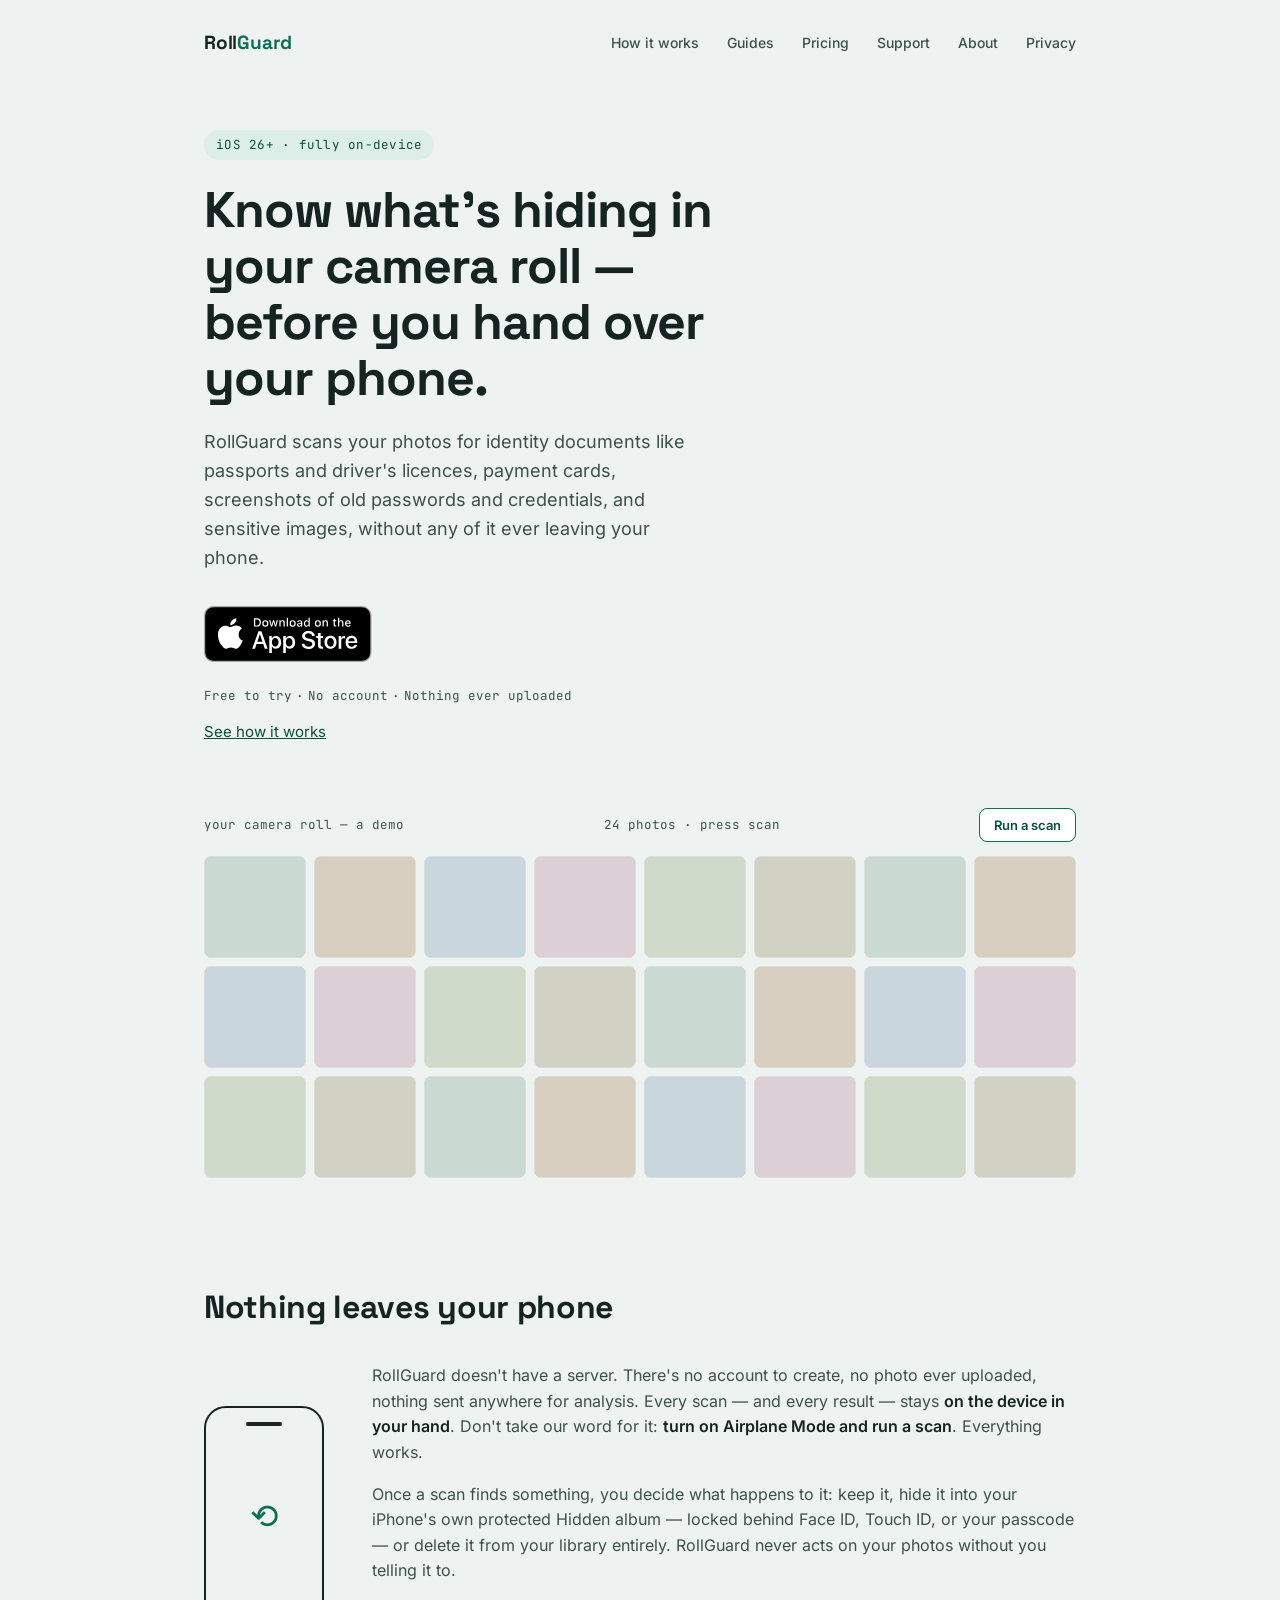
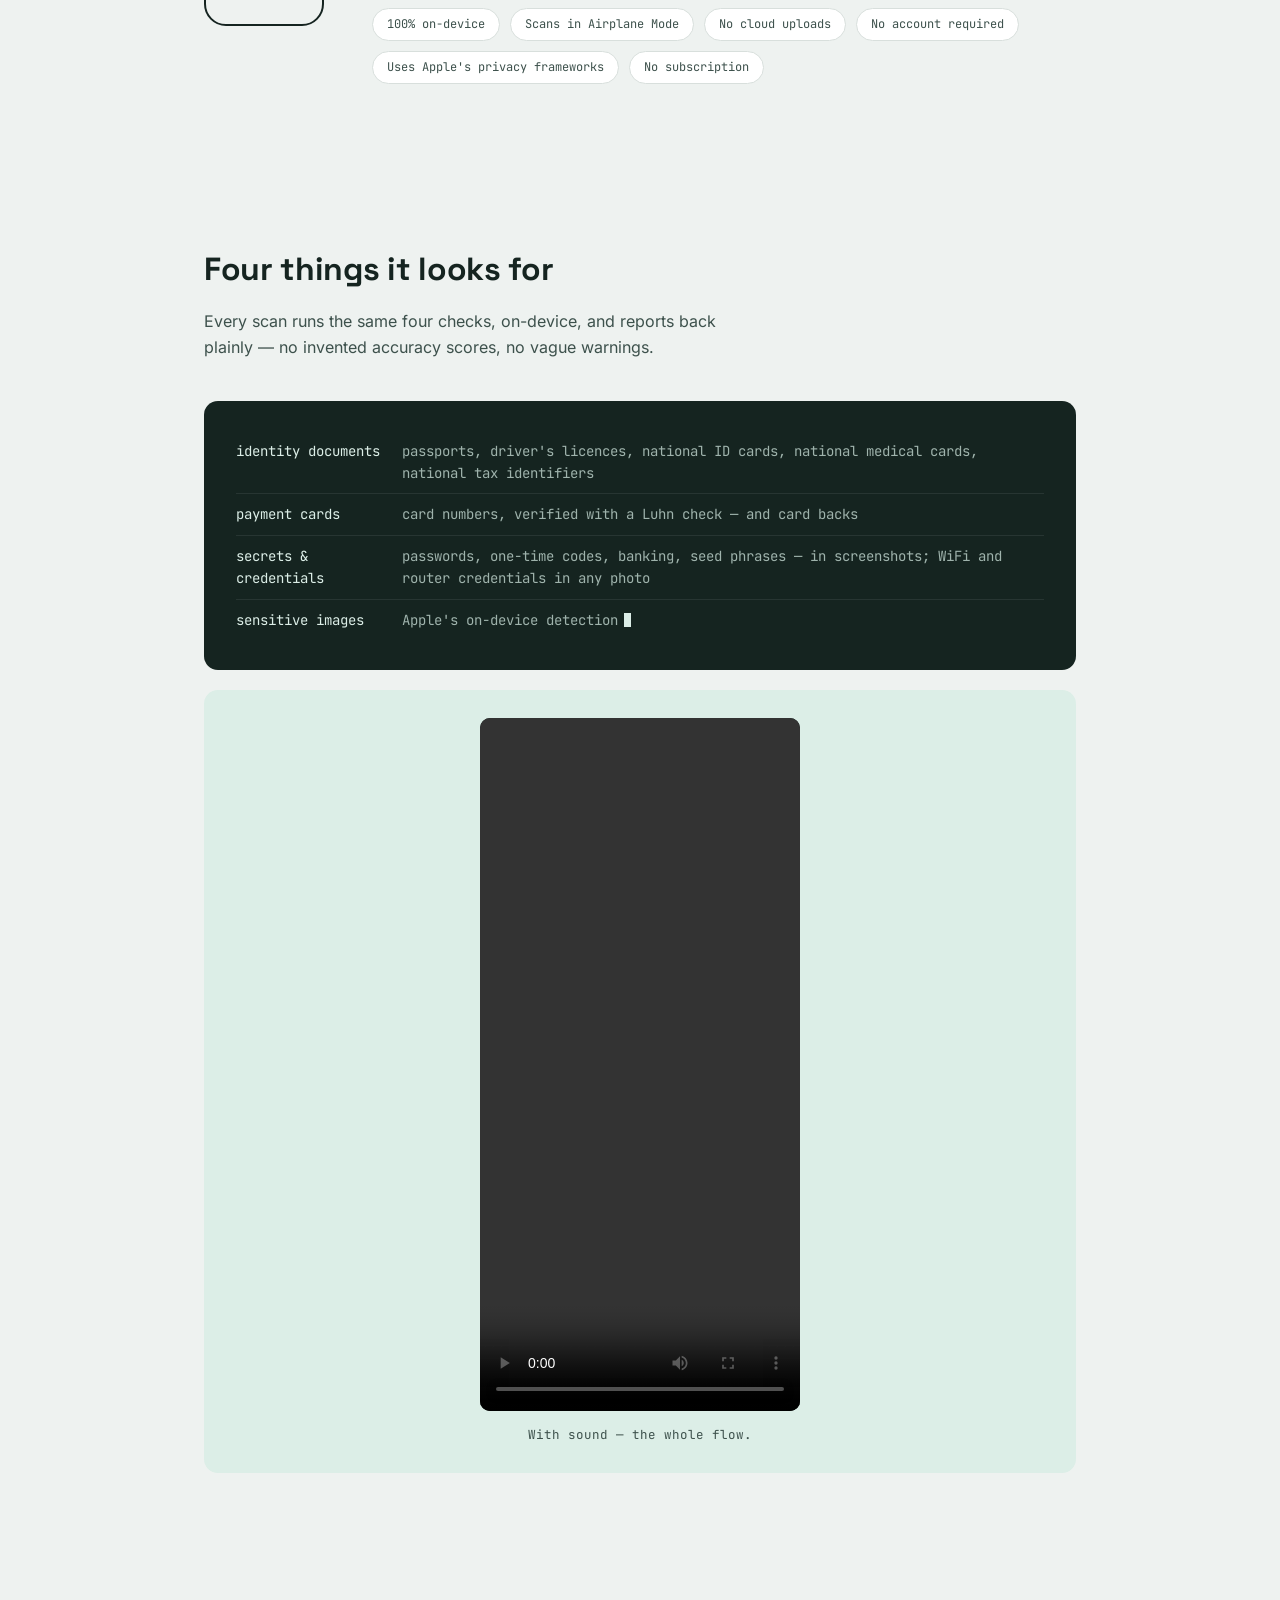
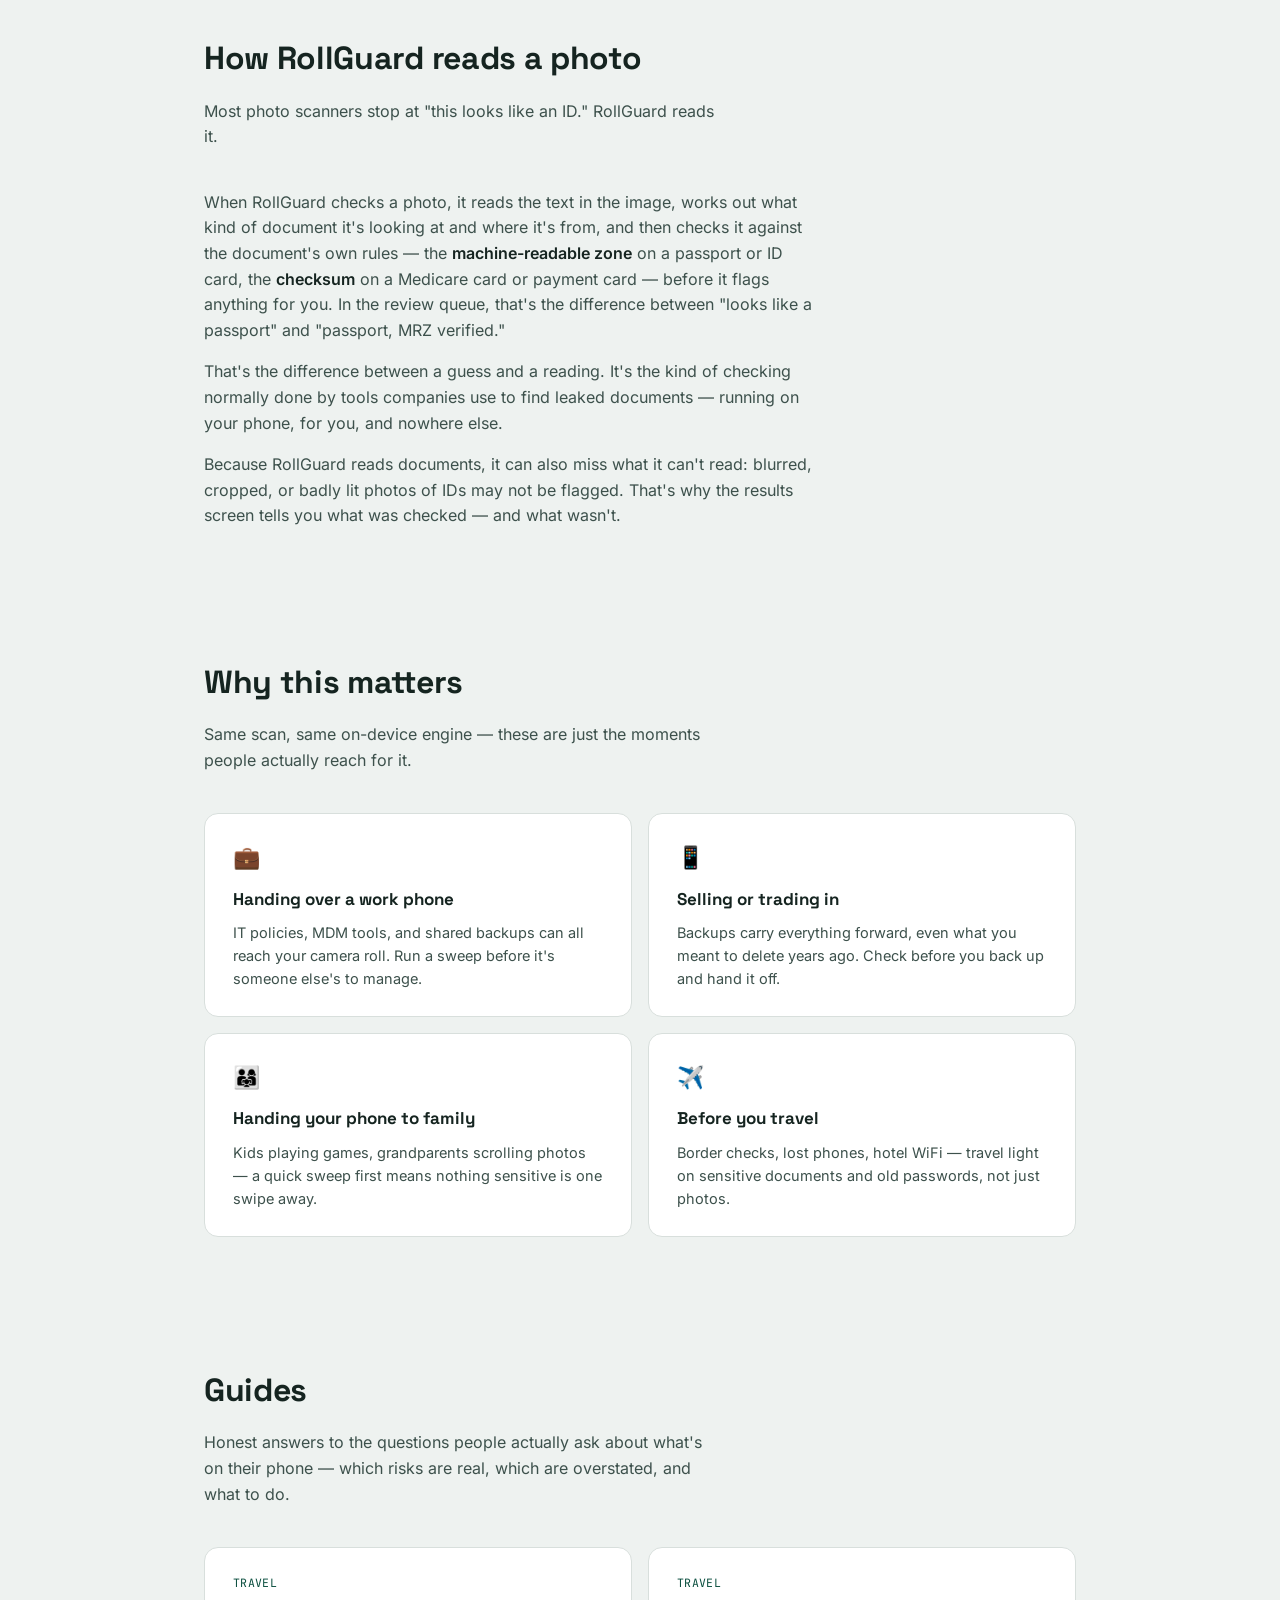
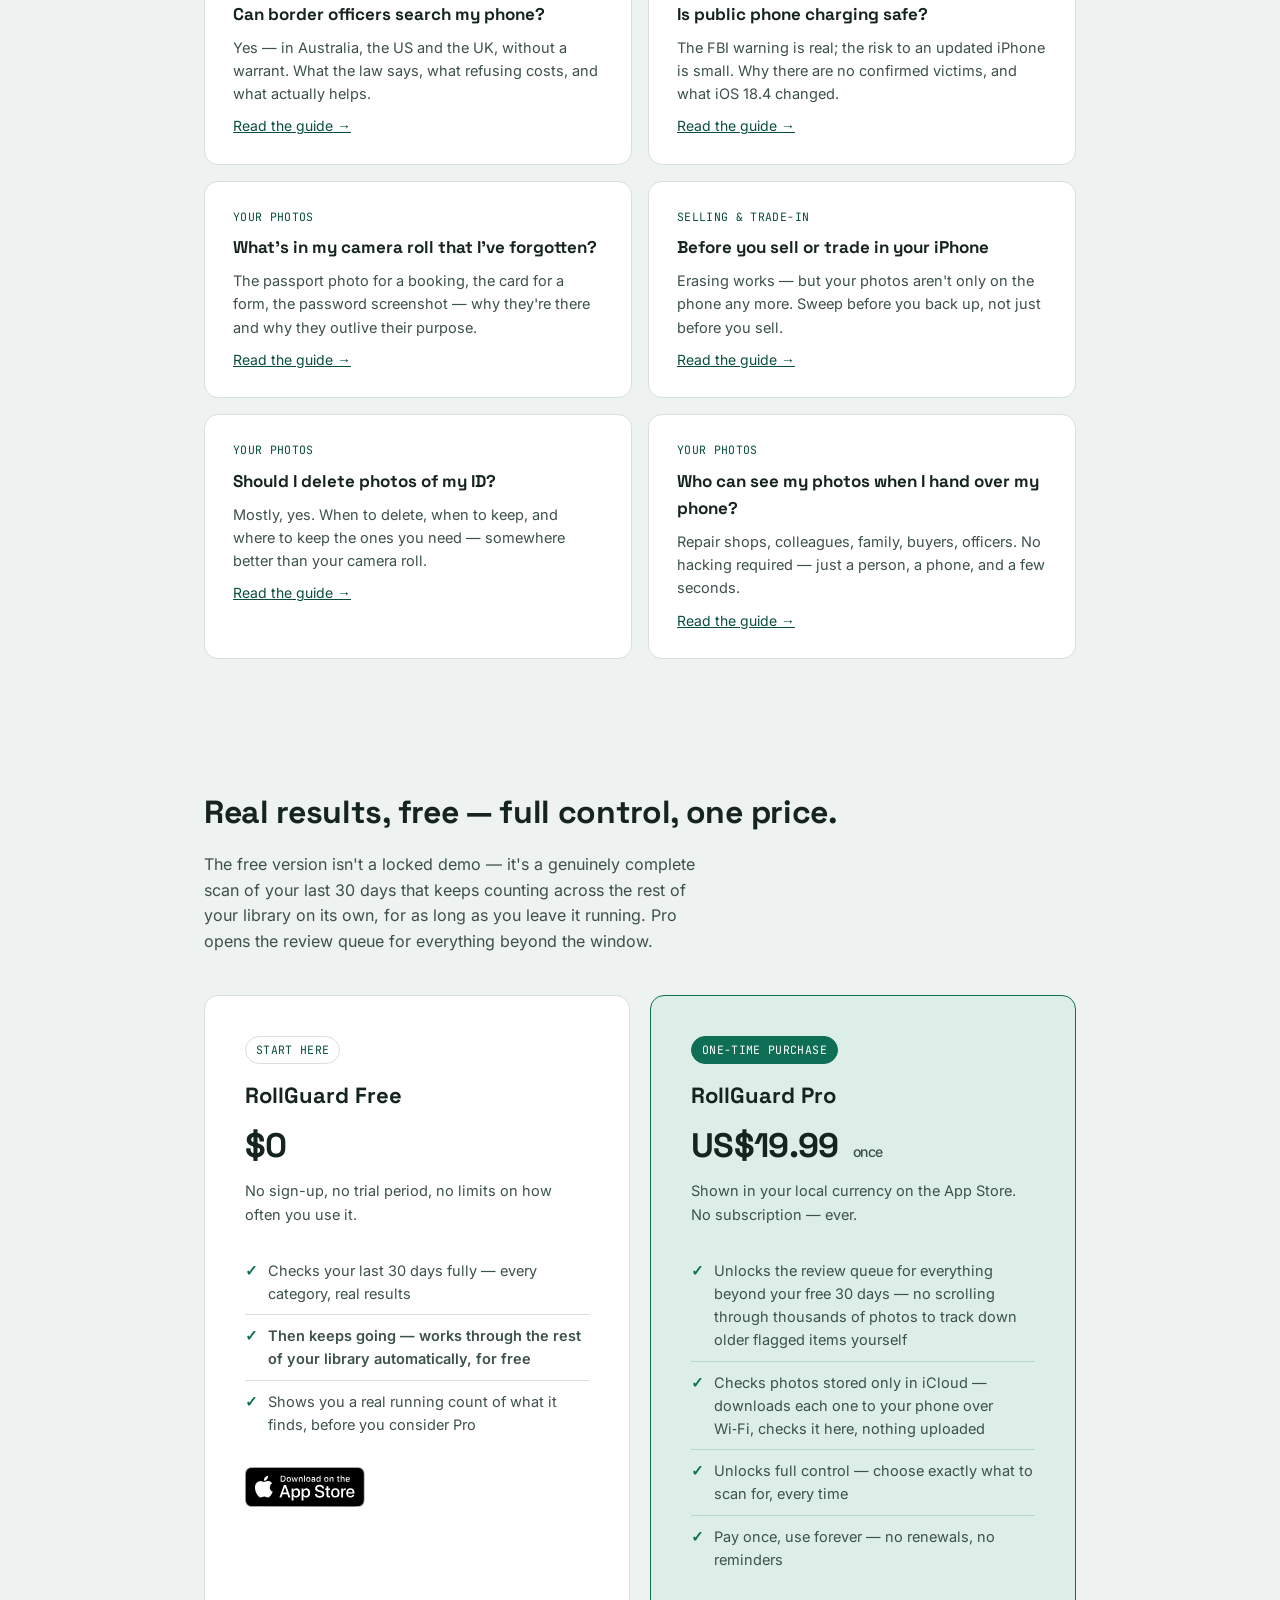
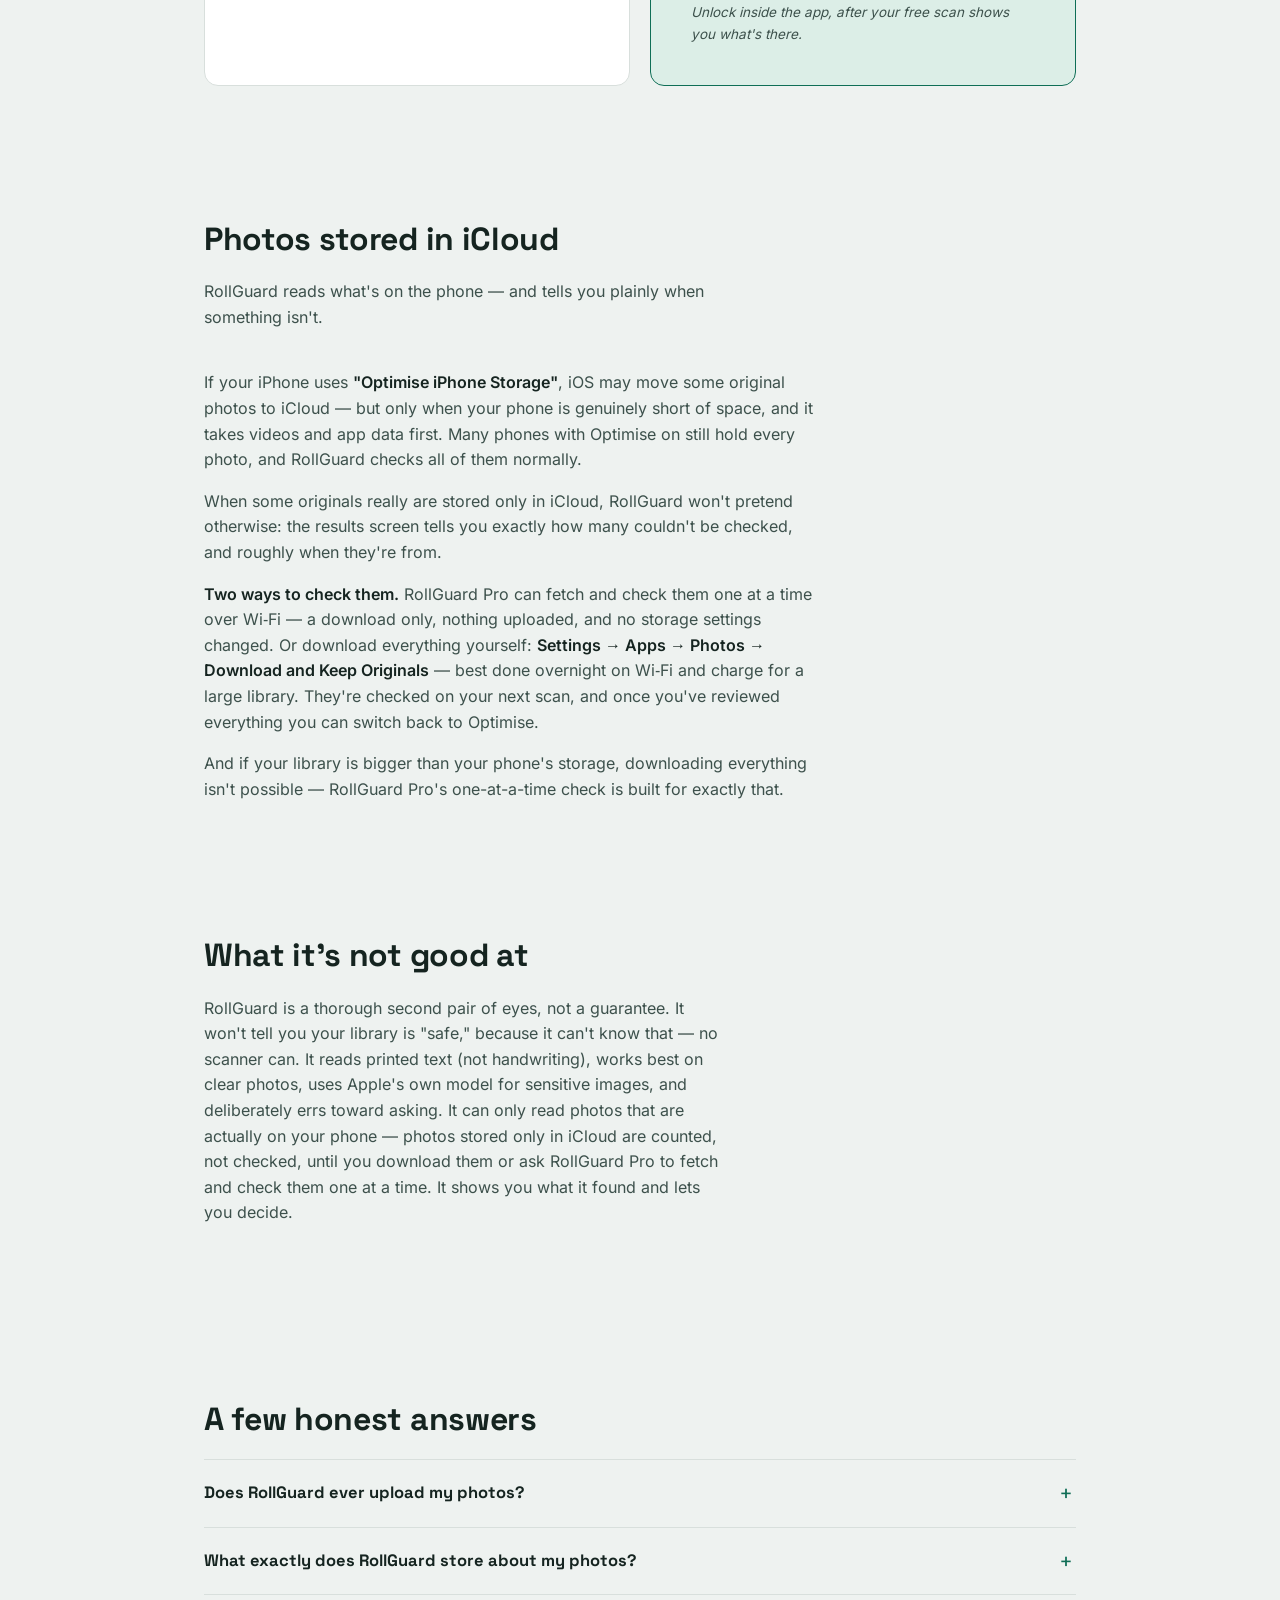
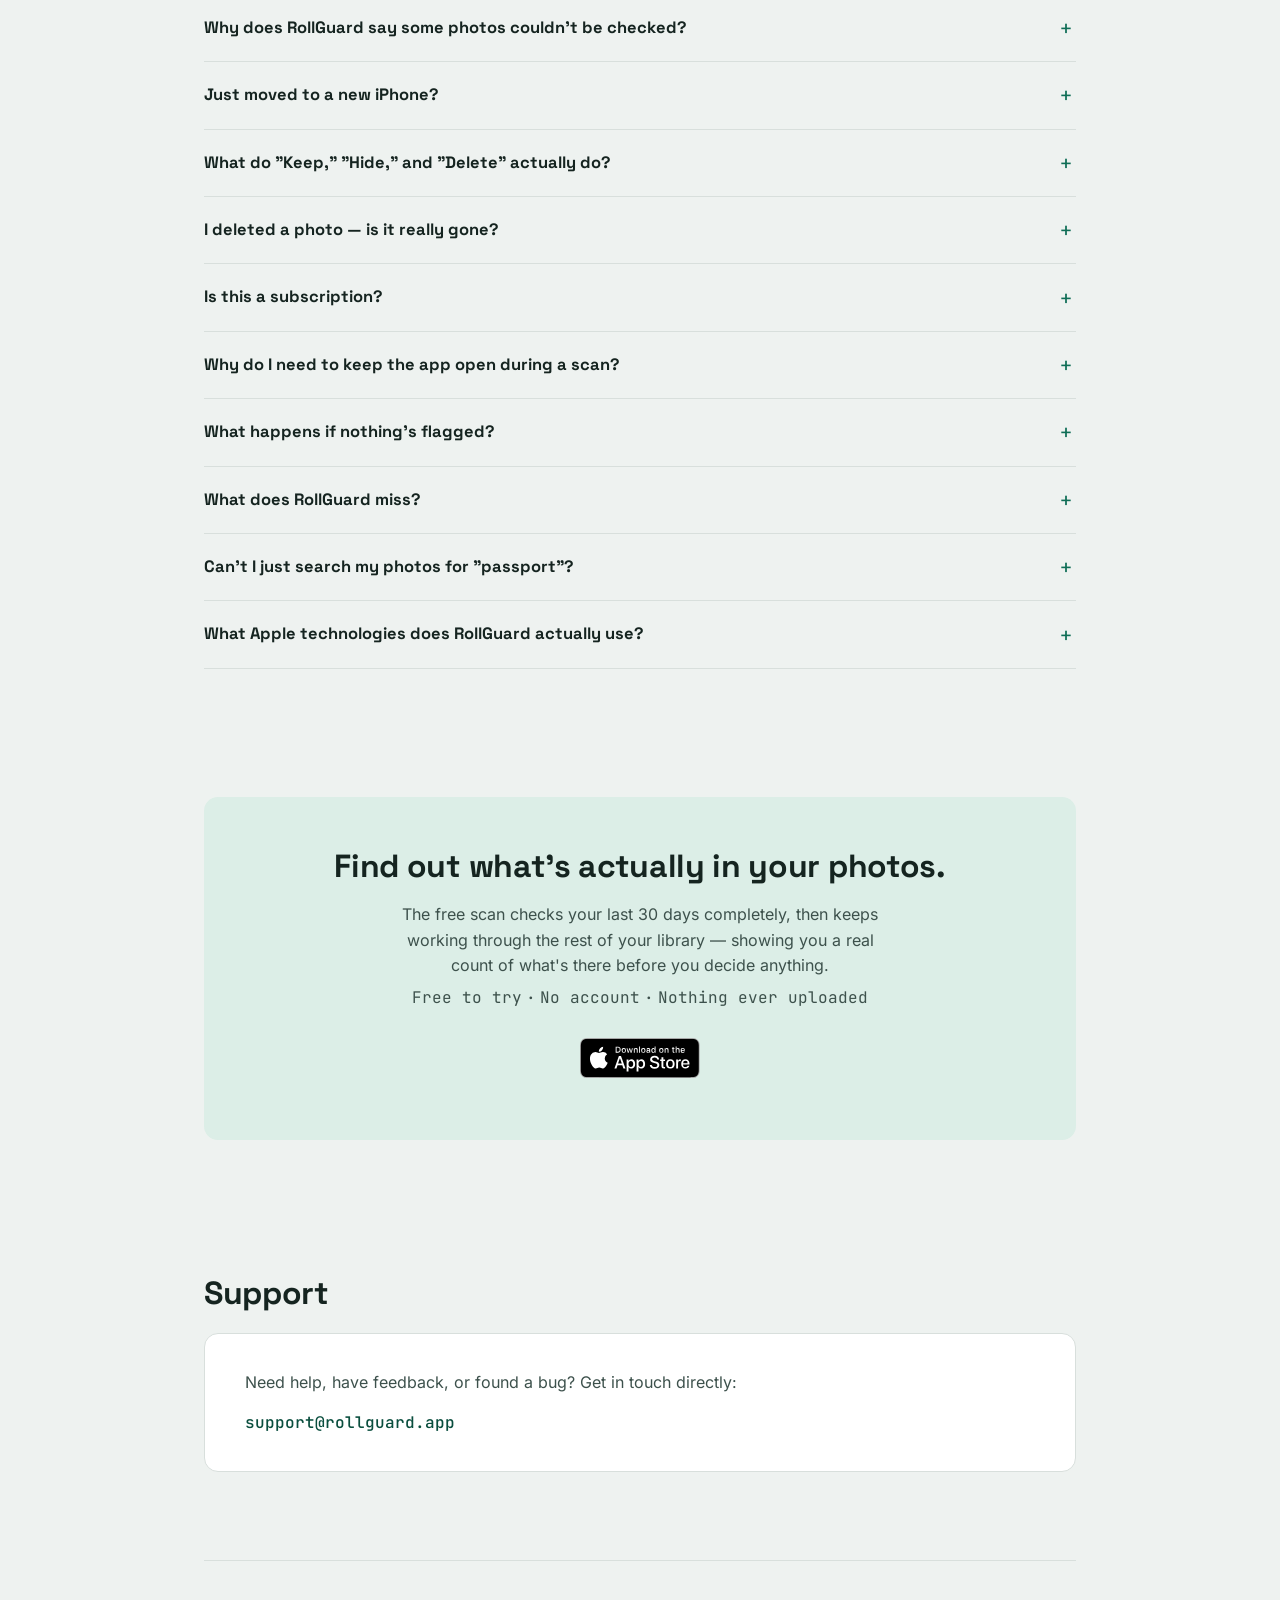
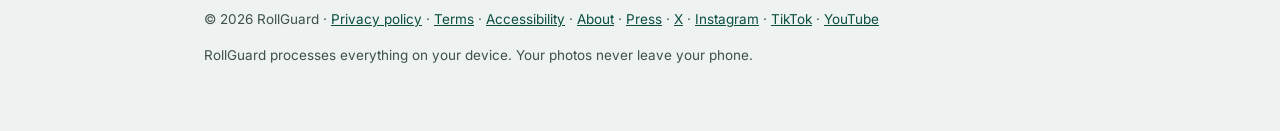
==== commit 4e066b23: "Hero CTA hierarchy: buttons out, badge primary The two hero buttons scrolled; the download badge sat" ====
--- a/index.html
+++ b/index.html
@@ -64,16 +64,7 @@
     margin:0 0 22px;max-width:16ch;
   }
   .lede{font-size:18px;color:var(--ink-soft);max-width:46ch;margin:0 0 34px;}
-  .cta-row{display:flex;gap:14px;flex-wrap:wrap;align-items:center;}
-  .btn{
-    font-family:var(--font-body);font-weight:600;font-size:15px;
-    padding:13px 22px;border-radius:10px;text-decoration:none;display:inline-block;
-    border:1.5px solid transparent;cursor:pointer;
-  }
-  .btn-primary{background:var(--ink);color:#fff;}
-  .btn-primary:hover{background:var(--teal-deep);}
-  .btn-ghost{border-color:var(--line);color:var(--ink);background:transparent;}
-  .btn-ghost:hover{border-color:var(--teal);color:var(--teal-deep);}
+  .hero-secondary{font-size:15px;margin:14px 0 0;}
   .trust-line{font-family:var(--font-mono);font-size:12.5px;color:var(--ink-soft);margin-top:16px;}
   .trust-line span{margin:0 4px;}
   /* Official Apple "Download on the App Store" badge, INLINED VERBATIM from Apple's
@@ -84,13 +75,19 @@
      recolour, stretch, rotation, animation or added effects, and never a recreation.
      THE SVG MARKUP BELOW IS NOT EDITED: all sizing is CSS, which sits outside the artwork.
      height + width:auto scales against the file's own viewBox ratio, so it is never
-     stretched. The margins are the required CLEAR SPACE - Apple's minimum is one-quarter
-     of the badge height (48 -> 12px, 40 -> 10px). The artwork does NOT carry clear space
-     of its own; it is provided here, so do not remove these margins. */
+     stretched. CLEAR SPACE - Apple's minimum is one-quarter of the badge height
+     (56 -> 14px, 40 -> 10px). The artwork does NOT carry clear space of its own, so
+     layout must provide it, and each side's source is load-bearing:
+       hero (56px): top = .lede margin-bottom 34px; bottom = .trust-line margin-top 16px;
+         left = .wrap 24px gutter; right = own 14px margin. Shrinking any of those
+         below 14px violates Apple's clear-space minimum.
+       card/closing (40px): the 22px/10px margins below (left side: card padding /
+         centered layout provides >= 10px).
+     Do not remove these margins. */
   .store-badge{display:inline-block;line-height:0;}
   .store-badge svg{display:block;height:40px;width:auto;}
-  .store-badge--hero svg{height:48px;}
-  .store-badge--hero{margin:22px 12px 12px 0;}
+  .store-badge--hero svg{height:56px;}
+  .store-badge--hero{margin:0 14px 0 0;}
   .store-badge--card{margin:22px 10px 10px 0;}
   .store-badge--closing{margin:22px 10px 10px;}
   .store-badge.soon{background:var(--card);color:var(--ink-soft);border:1.5px solid var(--line);cursor:default;}
@@ -301,11 +298,6 @@
     <span class="eyebrow">iOS 26+ · fully on-device</span>
     <h1>Know what's hiding in your camera roll — before you hand over your phone.</h1>
     <p class="lede">RollGuard scans your photos for identity documents like passports and driver's licences, payment cards, screenshots of old passwords and credentials, and sensitive images, without any of it ever leaving your phone.</p>
-    <div class="cta-row">
-      <a class="btn btn-primary" href="#how">See how it works</a>
-      <a class="btn btn-ghost" href="#faq">Read the honest answers →</a>
-    </div>
-    <p class="trust-line">Free to try<span>·</span>No account<span>·</span>Nothing ever uploaded</p>
     <a class="store-badge store-badge--hero" href="https://apps.apple.com/app/rollguard/id6792159185" target="_blank" rel="noopener" aria-label="Download RollGuard on the App Store">
       <svg id="livetype" xmlns="http://www.w3.org/2000/svg" width="119.66407" height="40" viewBox="0 0 119.66407 40">
         <title>Download_on_the_App_Store_Badge_US-UK_RGB_blk_4SVG_092917</title>
@@ -354,6 +346,8 @@
         </g>
       </svg>
     </a>
+    <p class="trust-line">Free to try<span>·</span>No account<span>·</span>Nothing ever uploaded</p>
+    <p class="hero-secondary"><a href="#how">See how it works</a></p>
     <div class="grid-demo">
       <div class="grid-demo-label">
         <span>your camera roll — a demo</span>
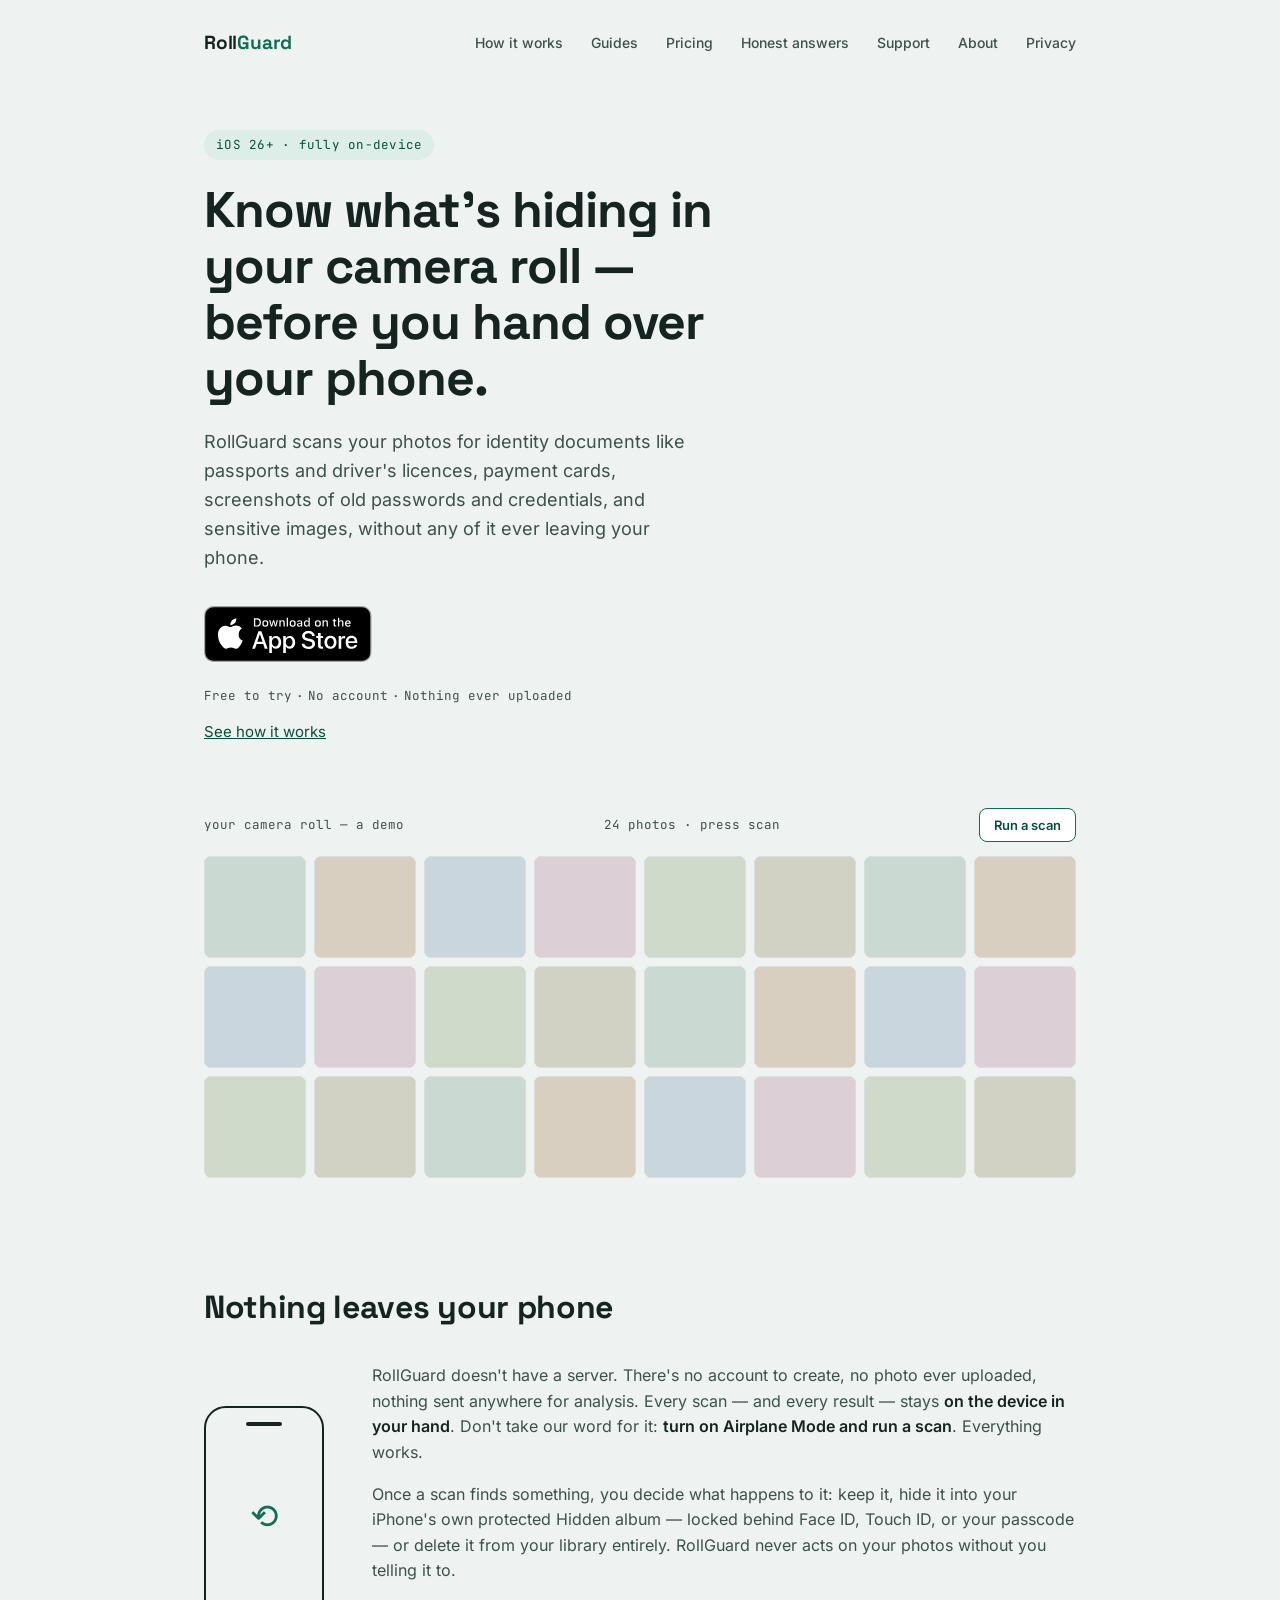
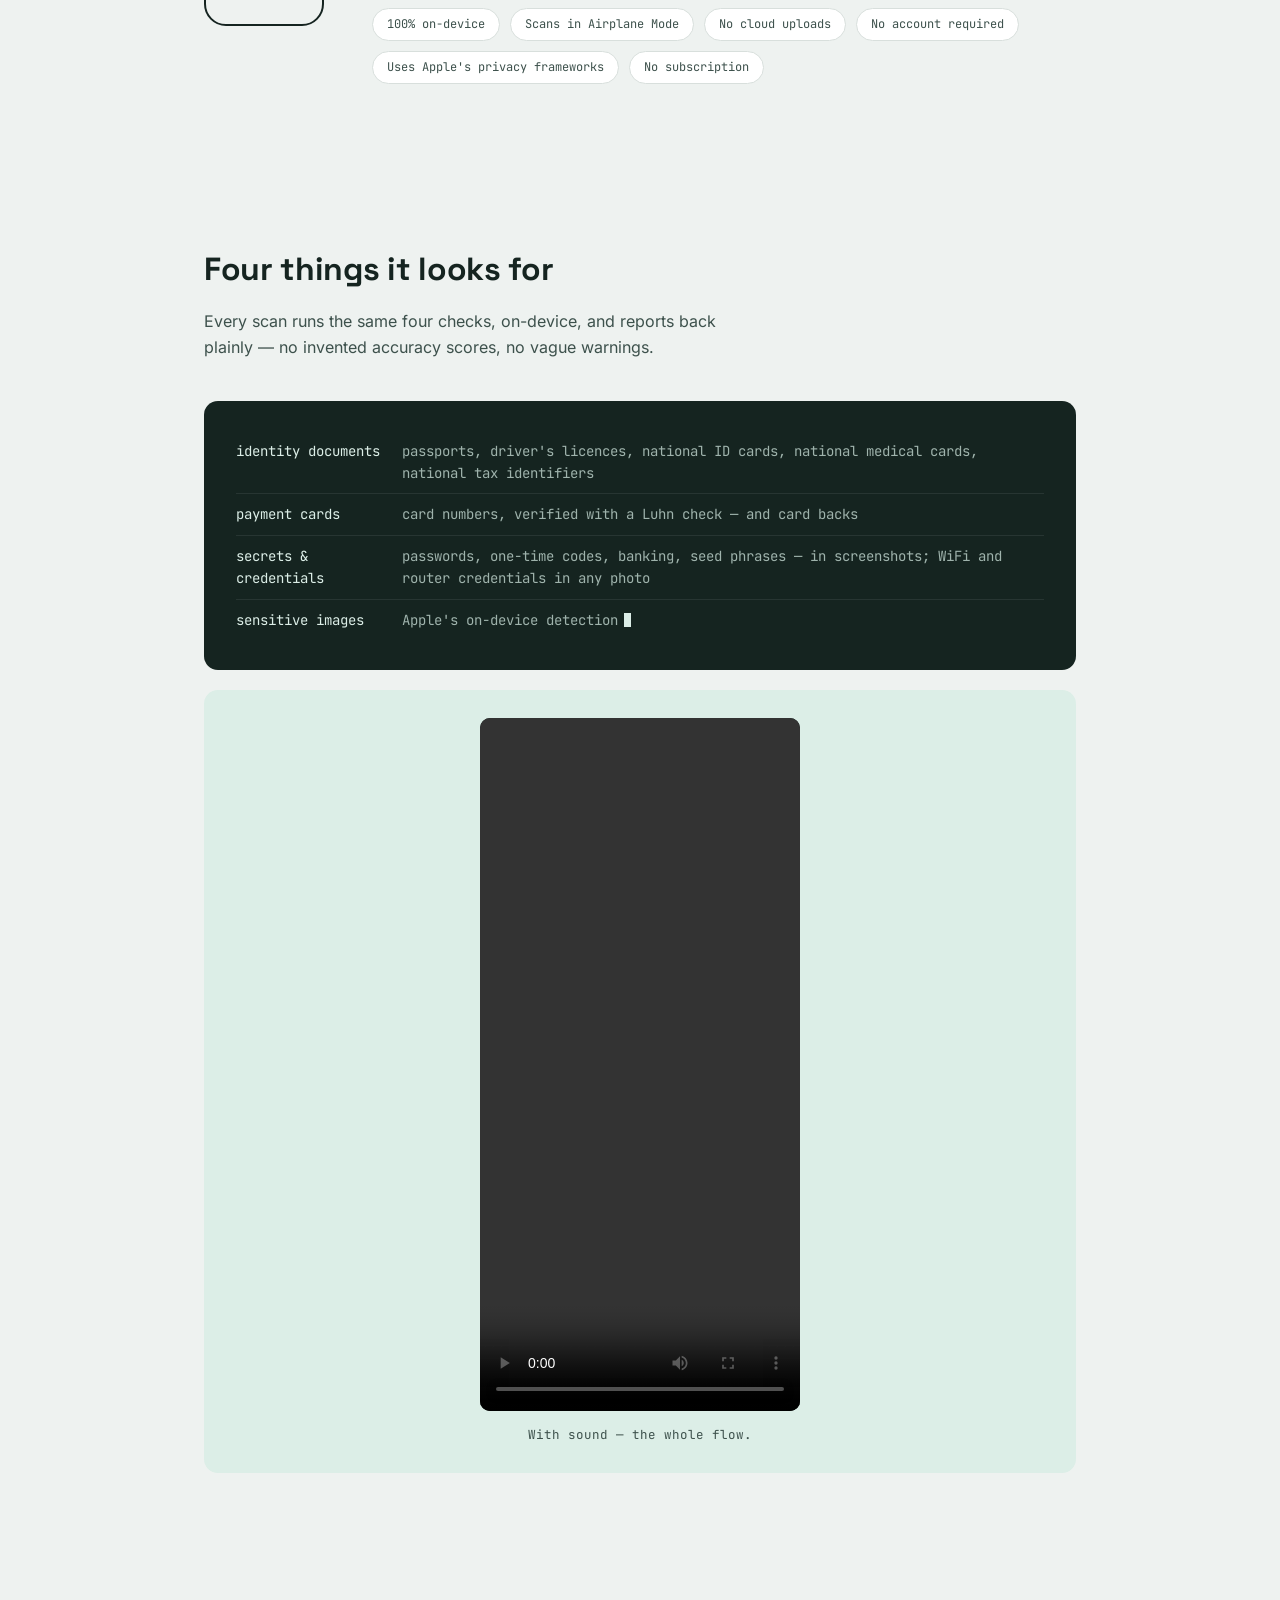
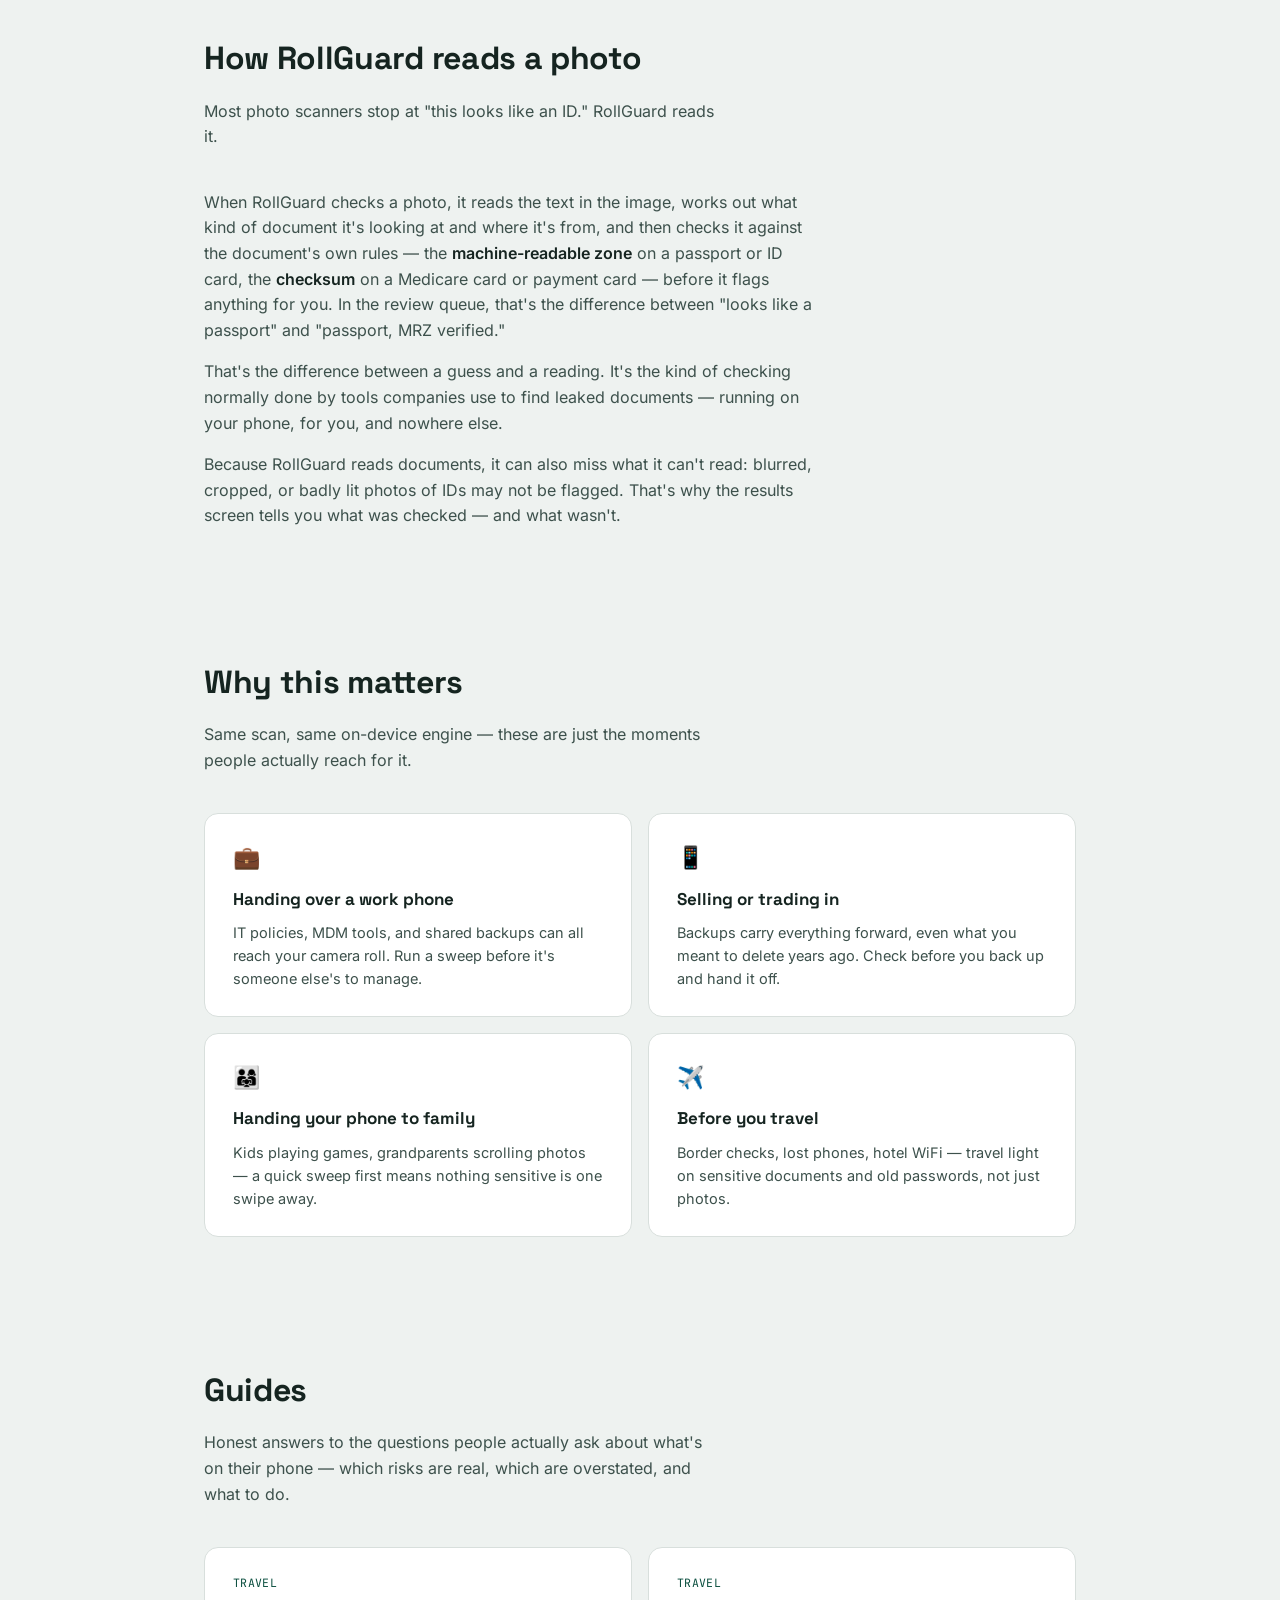
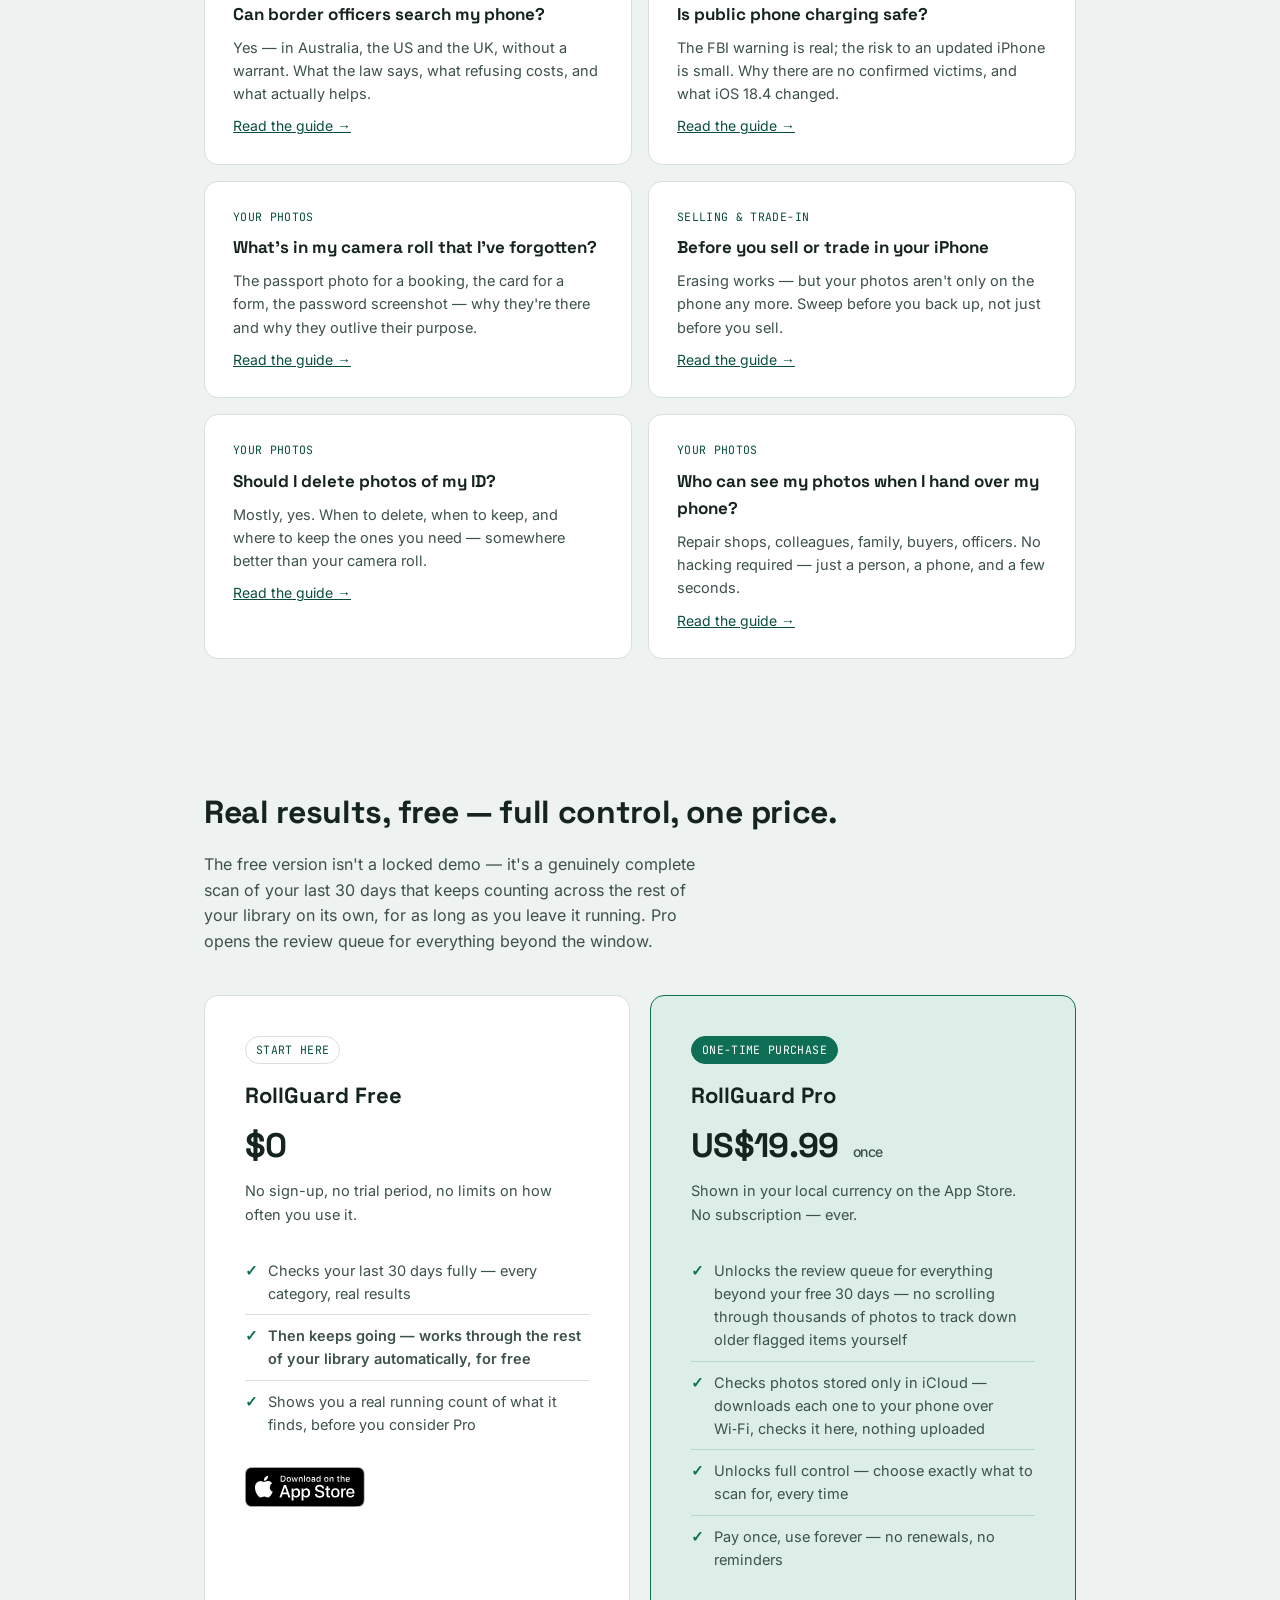
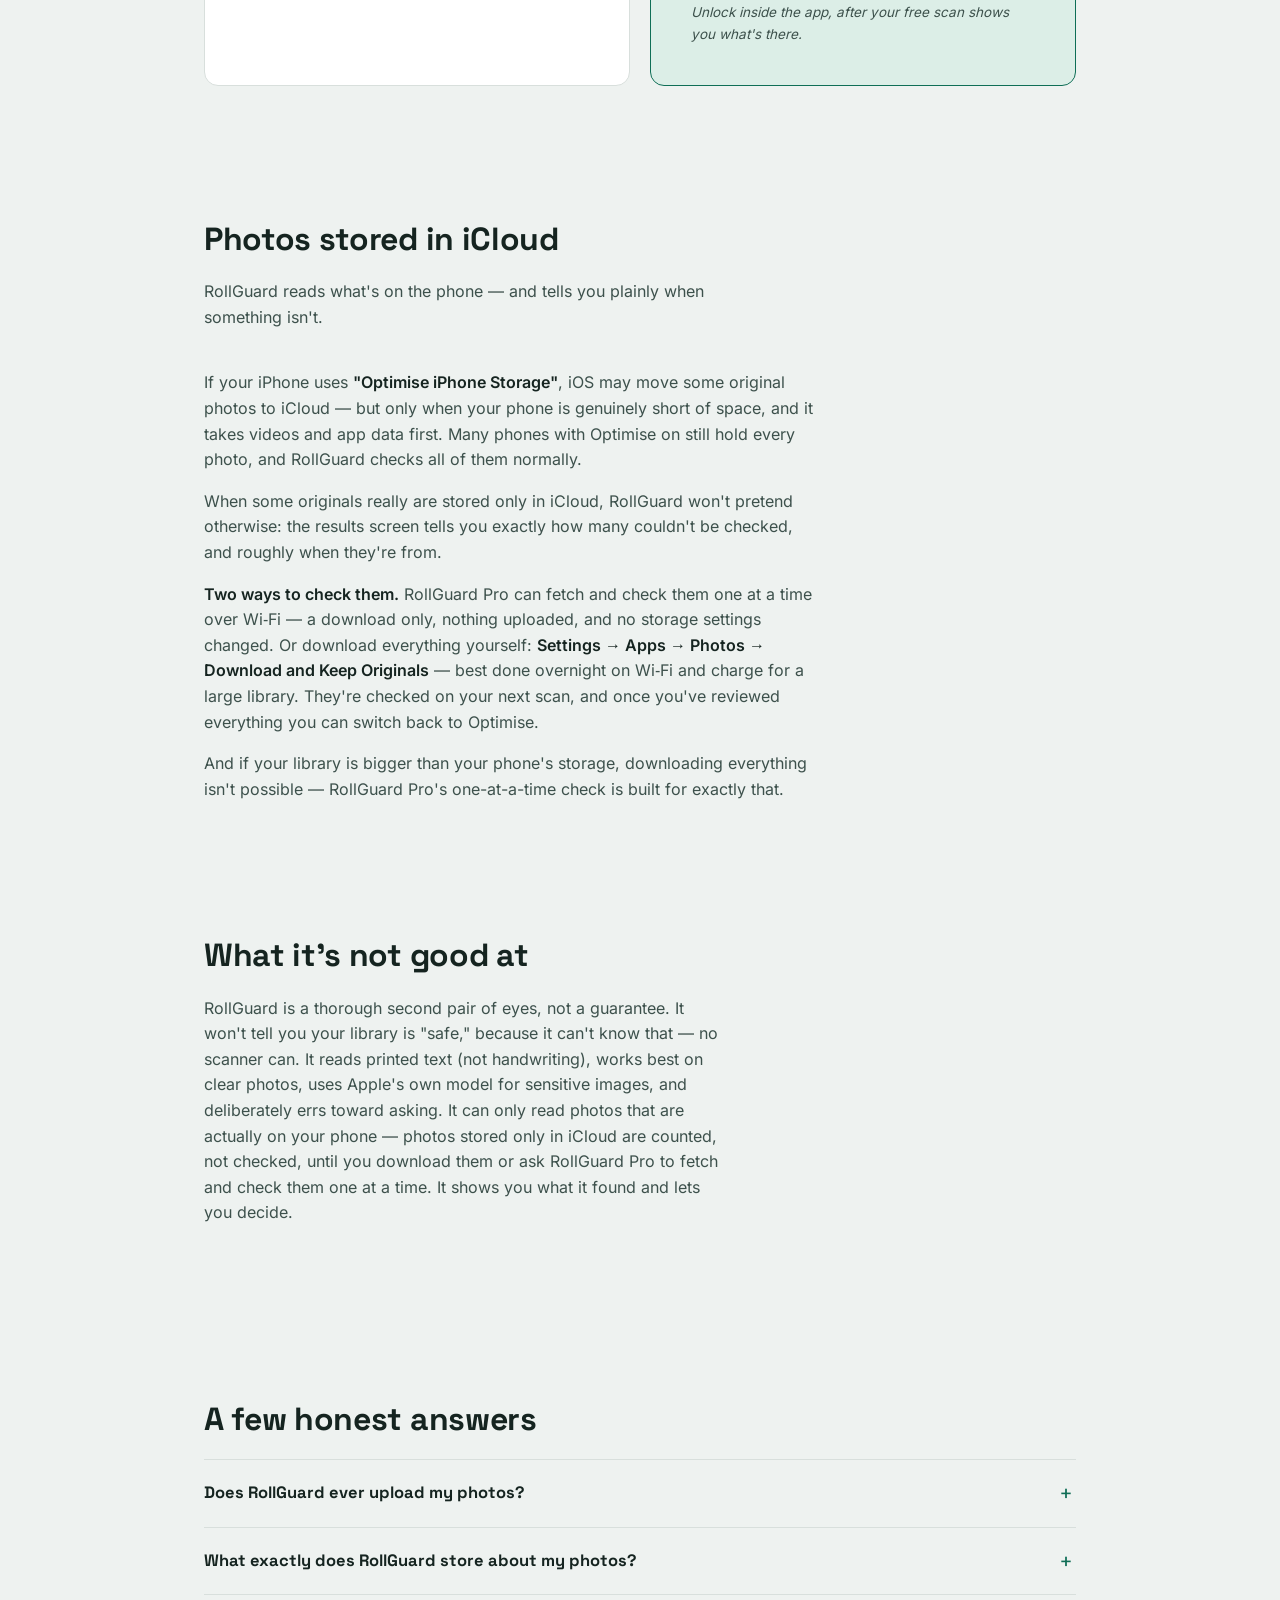
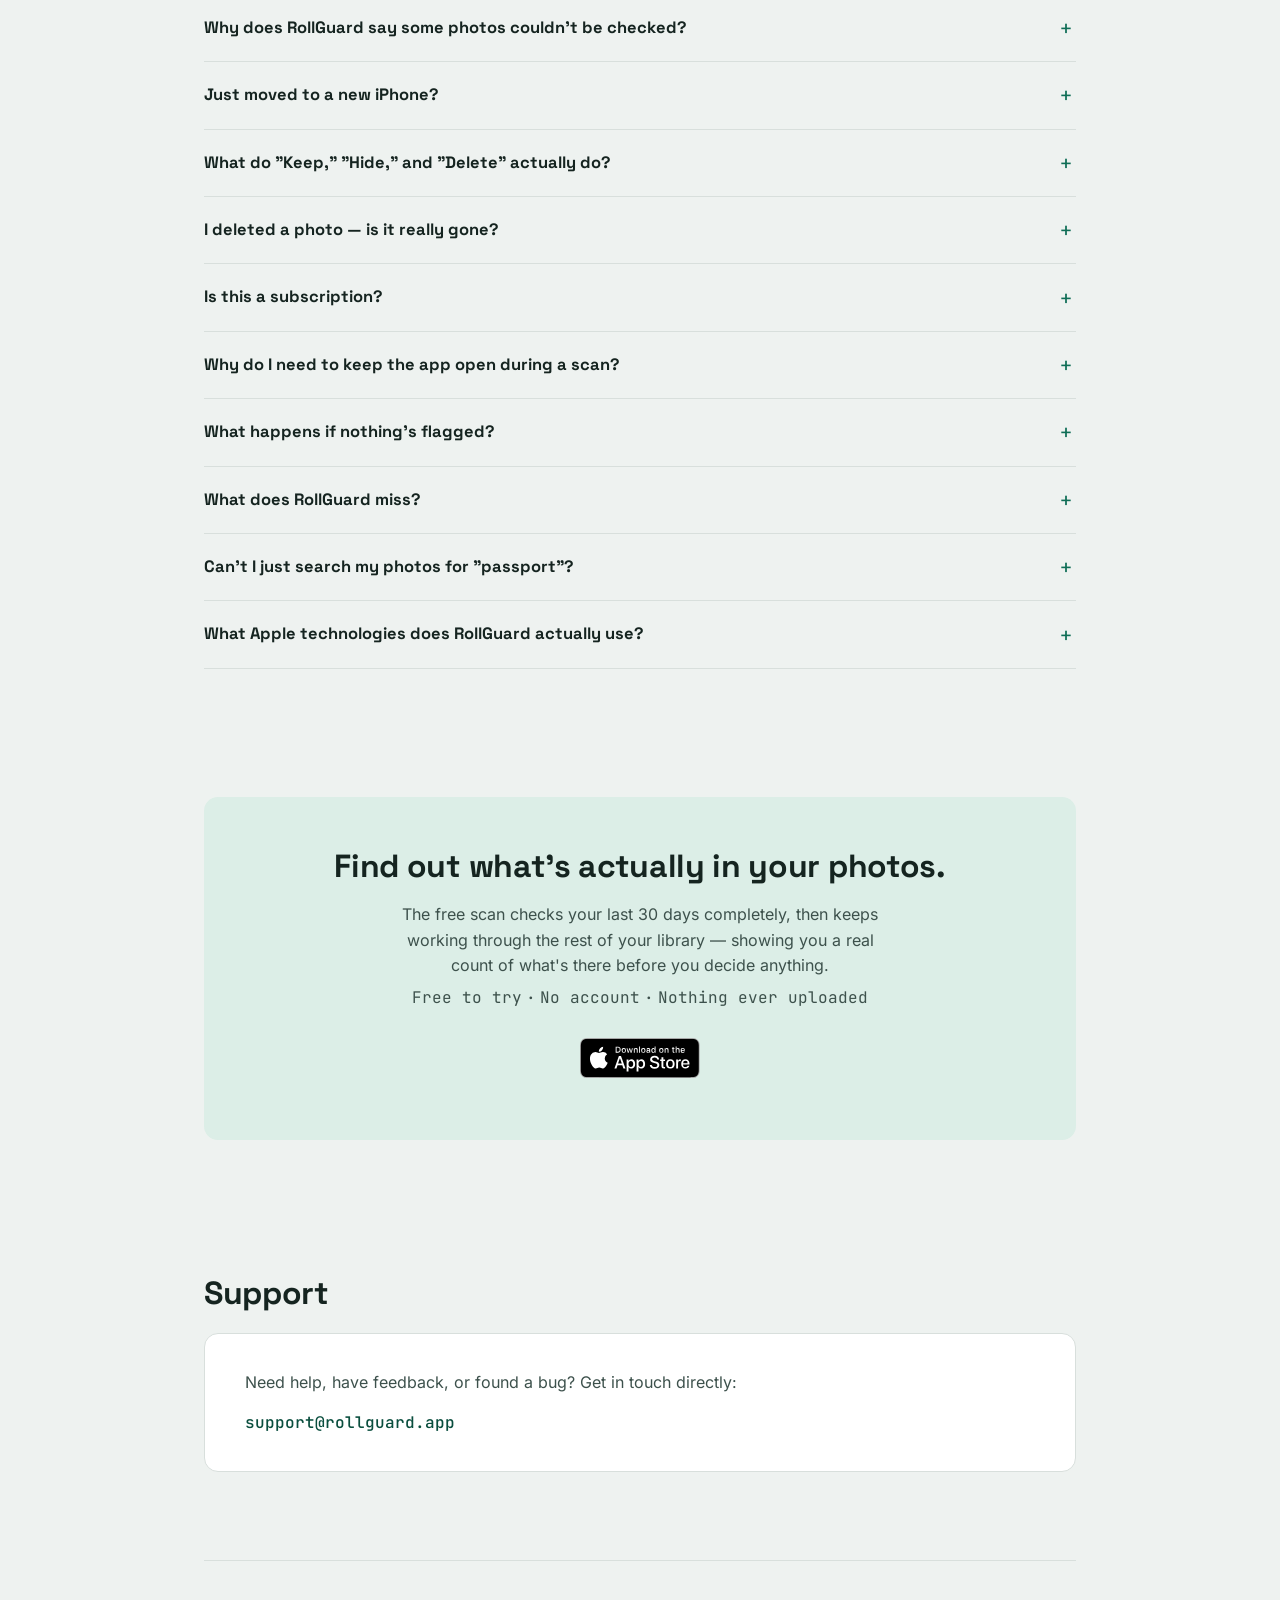
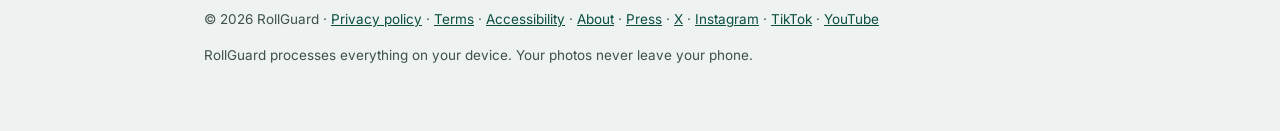
==== commit f4cbed14: "Nav gains 'Honest answers' (#faq); breakpoint 640 -> 800 for the seventh item Restores the FAQ's onl" ====
--- a/index.html
+++ b/index.html
@@ -48,7 +48,9 @@
   .navlinks{display:flex;gap:28px;font-size:14px;font-weight:500;}
   .navlinks a{color:var(--ink-soft);text-decoration:none;}
   .navlinks a:hover{color:var(--teal-deep);}
-  @media (max-width:640px){
+  /* 800, not 640: seven nav items need ~760px in a row (measured 2026-09-21,
+     when "Honest answers" became the seventh); below that the row overlaps the brand. */
+  @media (max-width:800px){
     nav{flex-direction:column;align-items:flex-start;gap:14px;padding-top:20px;}
     .navlinks{width:100%;flex-wrap:wrap;gap:14px 18px;font-size:13px;}
   }
@@ -288,6 +290,7 @@
     <a href="#how">How it works</a>
     <a href="#guides">Guides</a>
     <a href="#pricing">Pricing</a>
+    <a href="#faq">Honest answers</a>
     <a href="#support">Support</a>
     <a href="/about.html">About</a>
     <a href="/privacy.html">Privacy</a>
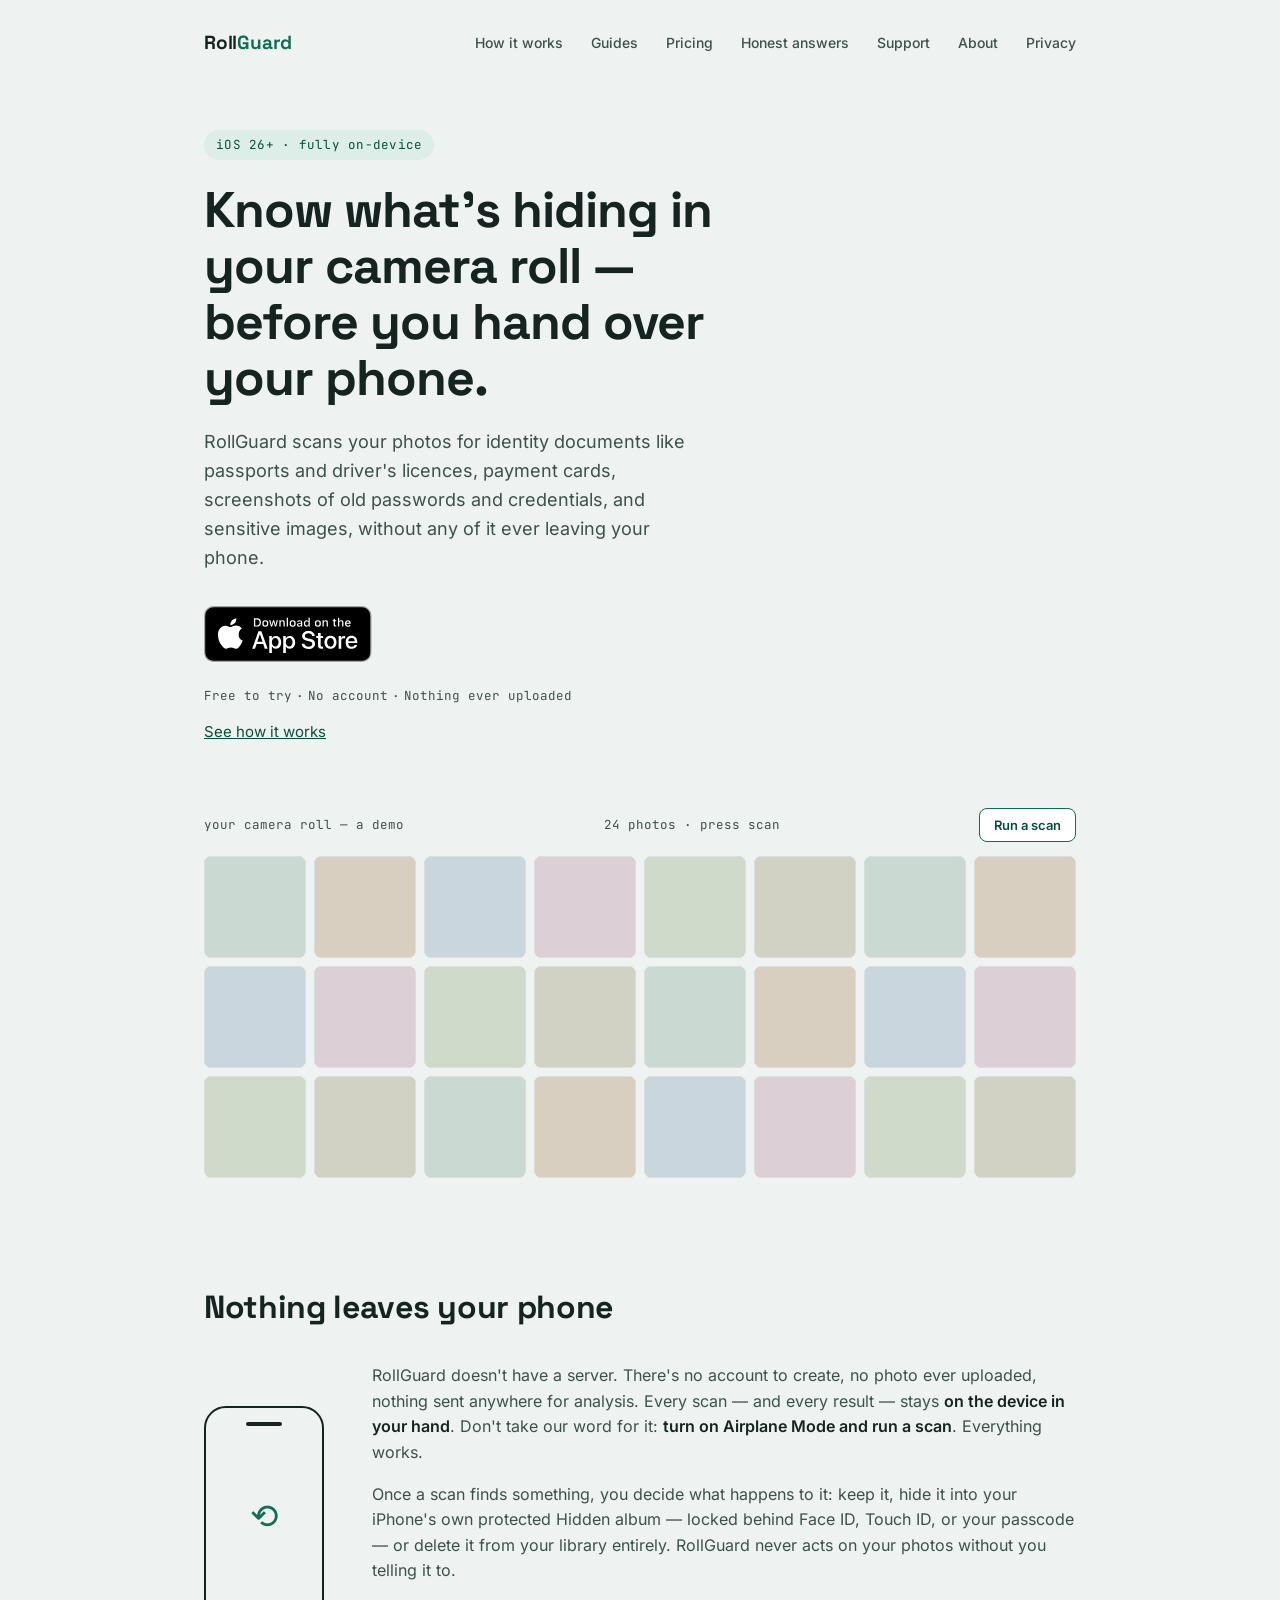
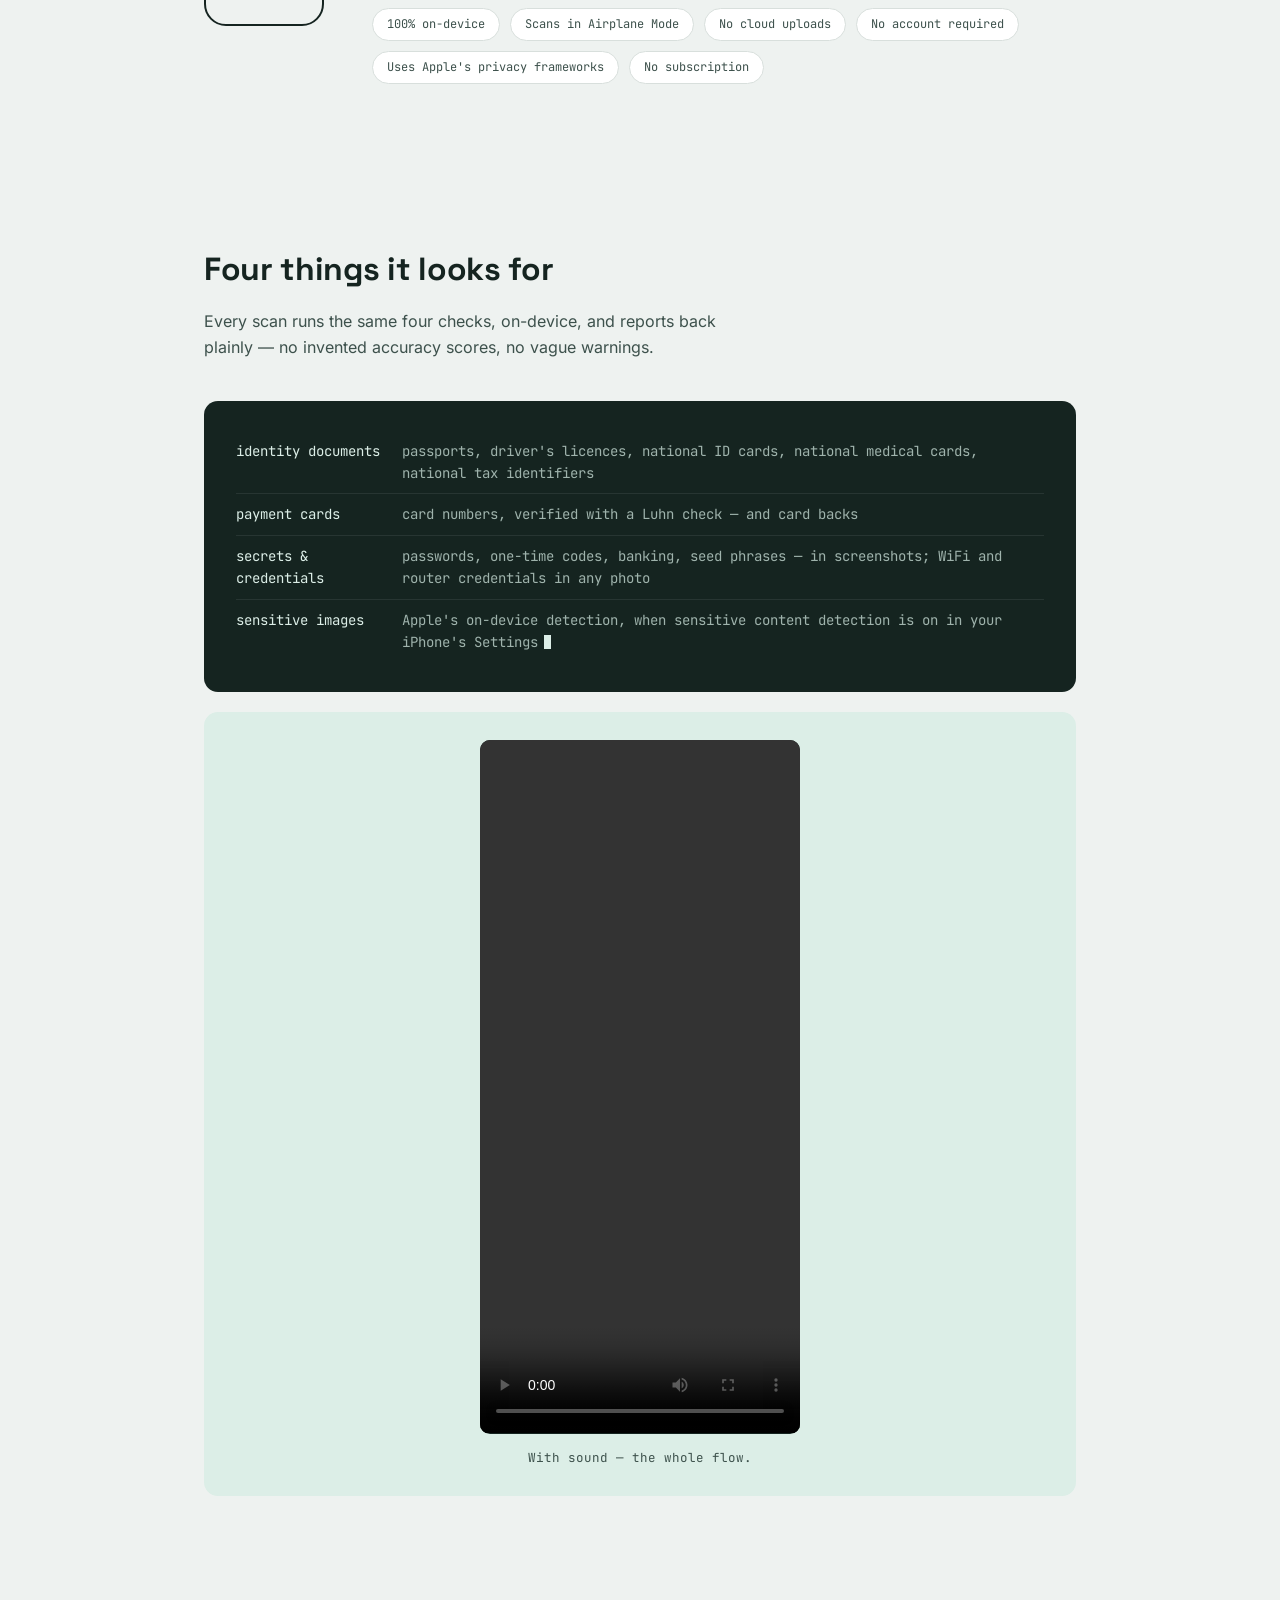
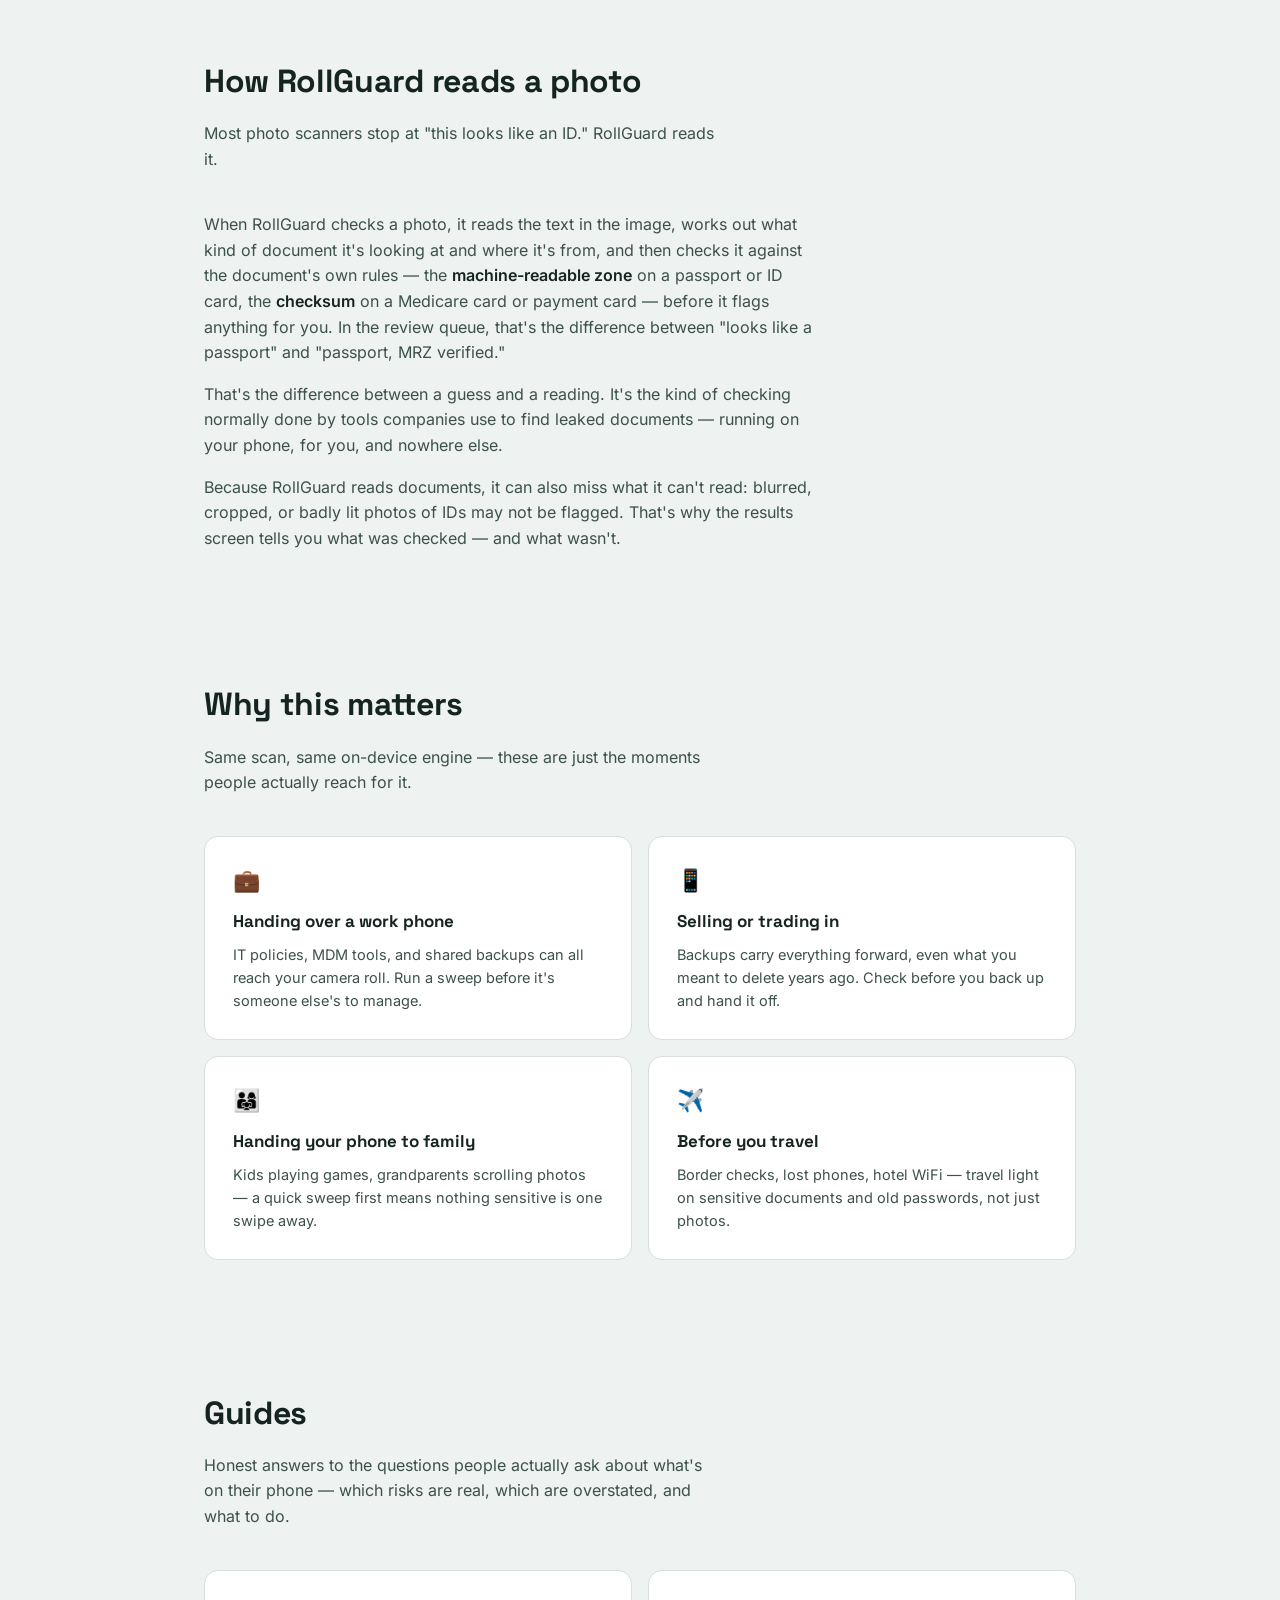
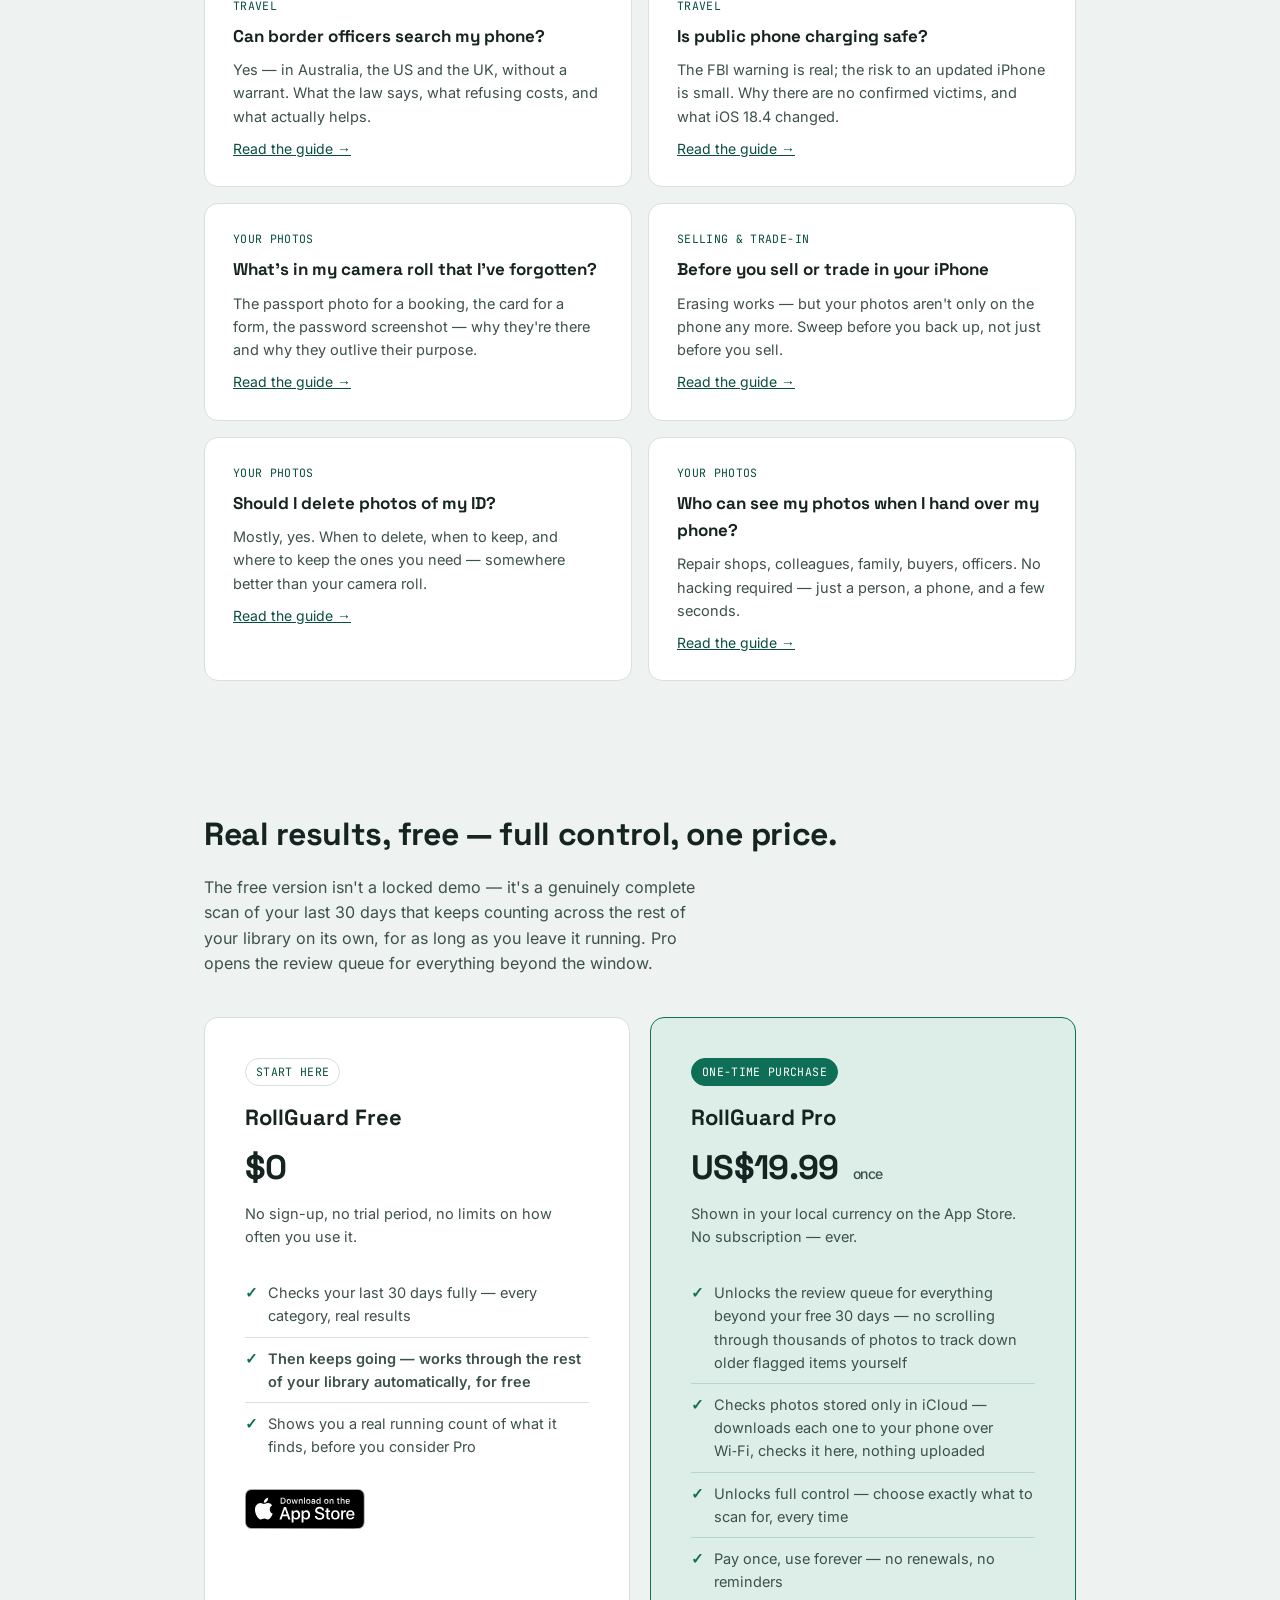
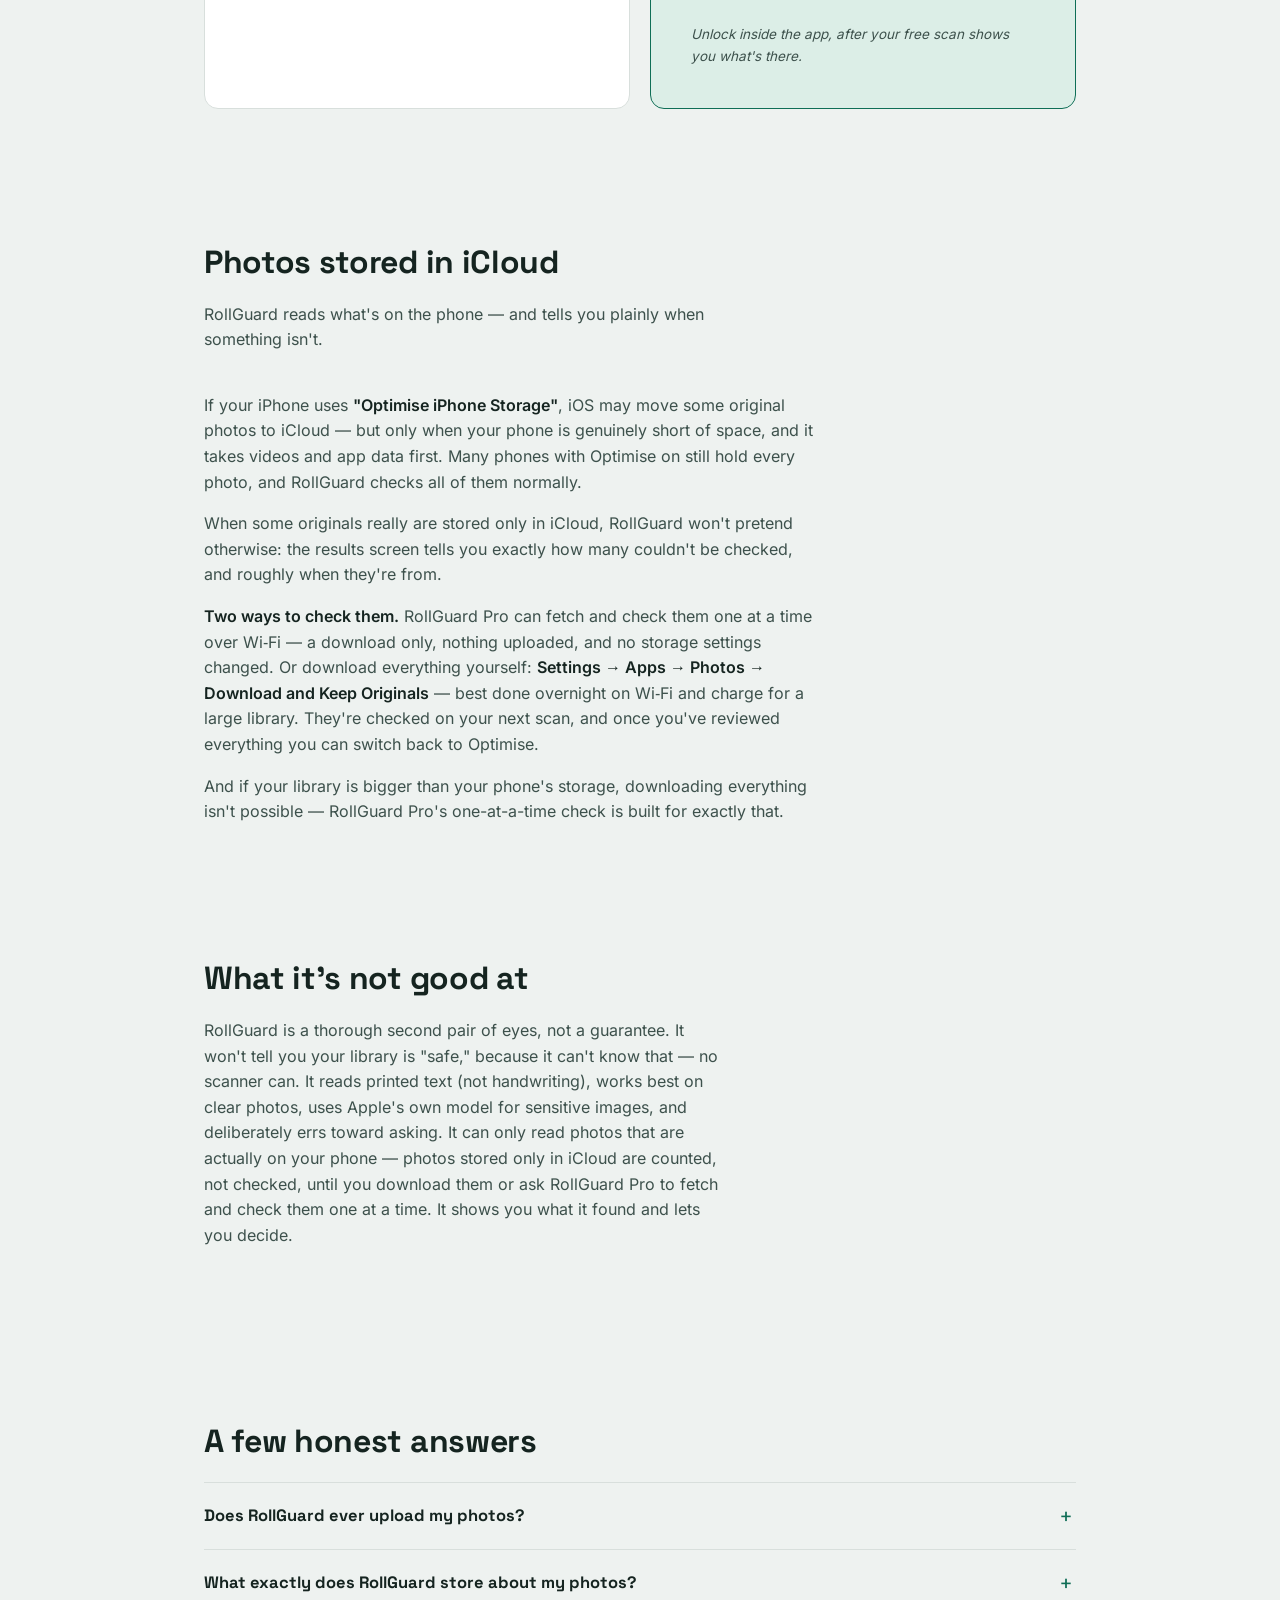
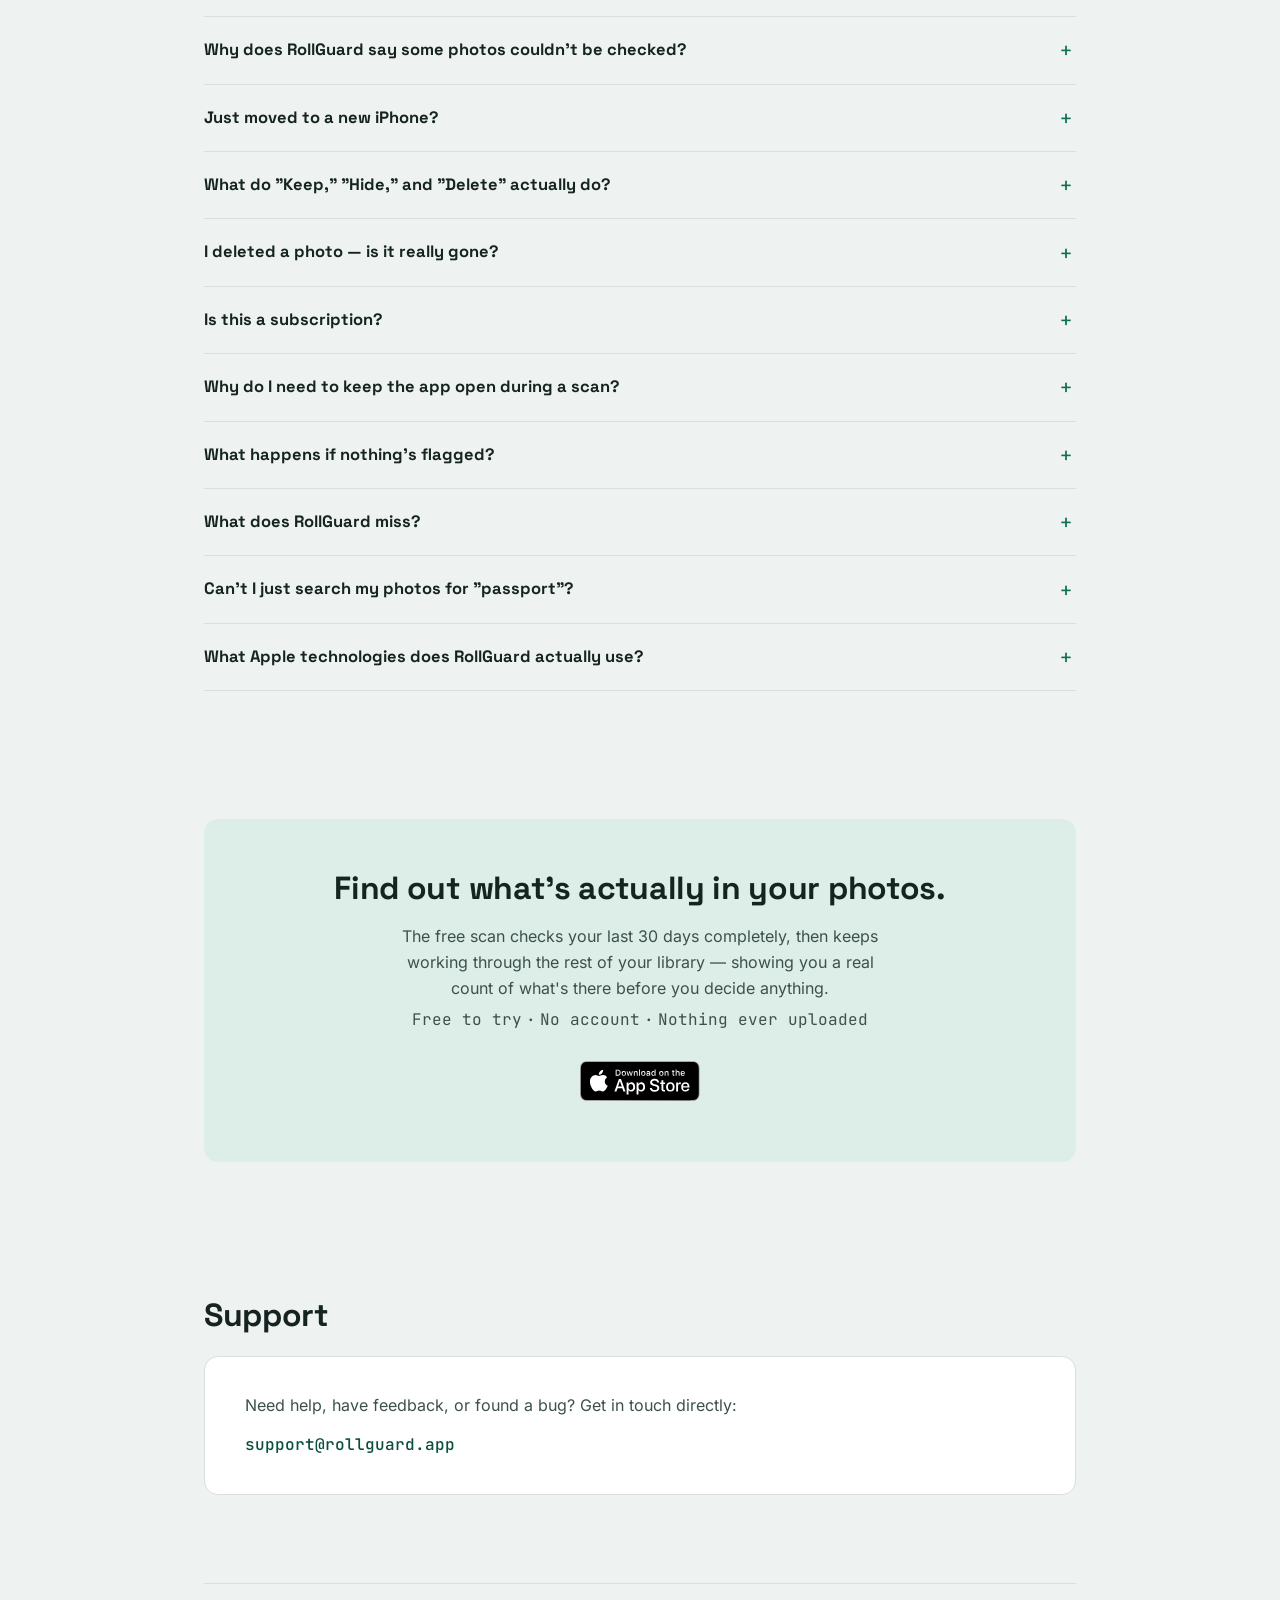
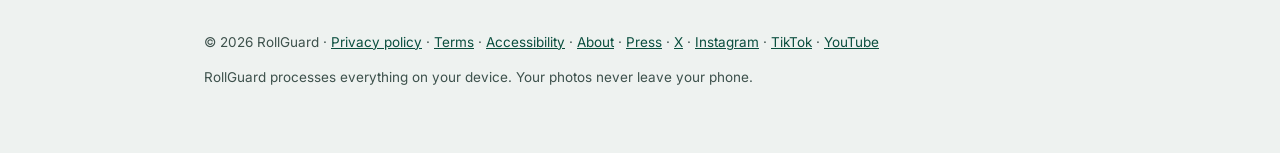
==== commit f05dc89c: "Homepage: the sensitive-images check is conditional, 'when sensitive content detection is on in your" ====
--- a/index.html
+++ b/index.html
@@ -4,7 +4,12 @@
 <meta charset="UTF-8">
 <meta name="viewport" content="width=device-width, initial-scale=1.0">
 <title>RollGuard — Find what's hiding in your camera roll</title>
-<meta name="description" content="RollGuard scans your iPhone photos for passports, licences, payment cards, screenshot secrets and sensitive images — entirely on your device. No cloud, no account, no subscription.">
+<meta name="description" content="Find passports, licences, payment cards, passwords and sensitive images hiding in your iPhone photos. Private, on-device scanning with RollGuard.">
+<link rel="canonical" href="https://rollguard.app/">
+<!-- Bing Webmaster Tools ownership token (added 2026-09-25). PERMANENT - removing it
+     un-verifies the site. A static string only: the visitor's browser does nothing with
+     it, nothing loads, nothing executes, no visitor data flows. -->
+<meta name="msvalidate.01" content="A9920832D3CB4DAE13FE4C4D3F455BDF" />
 <link rel="icon" href="/favicon.ico" sizes="32x32">
 <link rel="apple-touch-icon" href="/apple-touch-icon.png">
 <link rel="stylesheet" href="/fonts/fonts.css">
@@ -282,6 +287,168 @@
   .foot-row{display:flex;justify-content:space-between;flex-wrap:wrap;gap:14px;
     font-size:13.5px;color:var(--ink-soft);}
 </style>
+<!-- Structured data. Every value is a shipped claim with a source:
+     operatingSystem / category / seller = the live App Store listing (verified 2026-09-25:
+     "Requires iOS 26.0 or later", v1.0.2, Utilities, David Smith); price = the pricing card
+     on this page (US base; the external-state register row "ASC price" in the app repo's
+     SECURITY_AUDIT_2026-08.md covers both surfaces); description = this page's meta
+     description verbatim. aggregateRating is deliberately absent and STAYS absent: a static
+     figure drifts against the App Store, and reading it live would be a third-party request
+     on visit, which this site forbids. -->
+<script type="application/ld+json">
+{
+  "@context": "https://schema.org",
+  "@type": "MobileApplication",
+  "name": "RollGuard",
+  "url": "https://rollguard.app/",
+  "installUrl": "https://apps.apple.com/app/rollguard/id6792159185",
+  "operatingSystem": "iOS 26.0 or later",
+  "applicationCategory": "UtilitiesApplication",
+  "description": "Find passports, licences, payment cards, passwords and sensitive images hiding in your iPhone photos. Private, on-device scanning with RollGuard.",
+  "author": {
+    "@type": "Person",
+    "name": "David Smith",
+    "url": "https://rollguard.app/about.html"
+  },
+  "publisher": {
+    "@type": "Organization",
+    "name": "RollGuard",
+    "url": "https://rollguard.app/",
+    "logo": {
+      "@type": "ImageObject",
+      "url": "https://rollguard.app/press-kit/icon-1024.png"
+    },
+    "sameAs": [
+      "https://x.com/rollguardapp",
+      "https://instagram.com/rollguardapp",
+      "https://tiktok.com/@rollguardapp",
+      "https://youtube.com/@rollguardapp"
+    ]
+  },
+  "offers": [
+    {
+      "@type": "Offer",
+      "name": "RollGuard — free download",
+      "price": "0",
+      "priceCurrency": "USD"
+    },
+    {
+      "@type": "Offer",
+      "name": "RollGuard Pro — one-time in-app purchase",
+      "price": "19.99",
+      "priceCurrency": "USD",
+      "description": "One-time purchase, shown in your local currency on the App Store. No subscription."
+    }
+  ]
+}
+</script>
+<!-- FAQPage JSON-LD mirrors the #faq section verbatim (tags stripped, whitespace collapsed).
+     GENERATED from the section markup, never hand-edited: any FAQ copy change regenerates
+     this block in the same change. -->
+<script type="application/ld+json">
+{
+  "@context": "https://schema.org",
+  "@type": "FAQPage",
+  "mainEntity": [
+    {
+      "@type": "Question",
+      "name": "Does RollGuard ever upload my photos?",
+      "acceptedAnswer": {
+        "@type": "Answer",
+        "text": "No. There's no server for it to talk to. Scanning, matching, and storing results all happen using your iPhone's own processor. Scanning even works in Airplane Mode — feel free to try."
+      }
+    },
+    {
+      "@type": "Question",
+      "name": "What exactly does RollGuard store about my photos?",
+      "acceptedAnswer": {
+        "@type": "Answer",
+        "text": "When RollGuard scans a photo, the text it recognises is examined on your phone and then discarded. For a photo that's flagged, RollGuard keeps just enough to show you the result: which photo it was, what kind of thing it found, and a masked fragment — the same \"•••• 4242\" you see in the review queue. The full text of the photo is never stored. For a photo that isn't flagged, RollGuard keeps only that it was checked, when, and basic photo metadata — no text, no content, no record of what was in it. Photos beyond your free 30-day window that the background check counts but can't show you aren't stored at all; only the counts persist — how many, by category, and how many photos were checked — nothing about which photos. Because RollGuard stores no raw text from your photos, there's no hidden index of your library sitting on the device. A backup carries the same masked view you see in the queue — no text or fragments a person could use. Whatever action you take, RollGuard has already forgotten the text it saw."
+      }
+    },
+    {
+      "@type": "Question",
+      "name": "Why does RollGuard say some photos couldn't be checked?",
+      "acceptedAnswer": {
+        "@type": "Answer",
+        "text": "If your iPhone uses \"Optimise iPhone Storage,\" many of your older photos live in iCloud, with only a small preview on the phone. RollGuard reads what's on the phone — it can't read a preview, so those photos are counted as unchecked, never quietly marked as fine. The results screen tells you exactly how many. To include them: Settings → Apps → Photos → Download and Keep Originals, plug the phone in on Wi‑Fi, and give it time — a large library can take a night; downloaded photos are checked automatically on the next scan. Or RollGuard Pro can fetch and check them one at a time over Wi‑Fi, without changing your storage settings. If your library is bigger than your phone's storage, RollGuard checks what's there and tells you plainly how much it couldn't."
+      }
+    },
+    {
+      "@type": "Question",
+      "name": "Just moved to a new iPhone?",
+      "acceptedAnswer": {
+        "@type": "Answer",
+        "text": "While iCloud is still syncing your library to the new phone, the unchecked count will be large — that's photos that haven't finished downloading yet, and the number falls on its own as the sync completes. Re-scan after the sync, or RollGuard Pro can check them now, one at a time over Wi‑Fi."
+      }
+    },
+    {
+      "@type": "Question",
+      "name": "What do \"Keep,\" \"Hide,\" and \"Delete\" actually do?",
+      "acceptedAnswer": {
+        "@type": "Answer",
+        "text": "Keep clears the item from RollGuard's review queue and leaves the photo exactly as it is. Hide moves it into your iPhone's own Hidden album — a standard iOS feature, protected by Face ID, Touch ID, or your passcode. RollGuard doesn't create a separate hiding place of its own; it uses Apple's, and the photo is never removed from your library. Delete is the only action that removes the photo itself, and it always asks Apple's system permission first, the same as deleting any photo manually."
+      }
+    },
+    {
+      "@type": "Question",
+      "name": "I deleted a photo — is it really gone?",
+      "acceptedAnswer": {
+        "@type": "Answer",
+        "text": "When any app deletes a photo — RollGuard, or Photos itself — iOS moves it to the Recently Deleted album for 30 days before removing it permanently. That's Apple's safety net against accidental deletion, and it applies to every app on your iPhone. If you want a photo gone immediately — say, before handing your phone to someone — open Photos → Recently Deleted (Face ID may be required), select the photo, and delete it there. RollGuard treats a photo as handled the moment it enters Recently Deleted, because at that point it's no longer part of your active library."
+      }
+    },
+    {
+      "@type": "Question",
+      "name": "Is this a subscription?",
+      "acceptedAnswer": {
+        "@type": "Answer",
+        "text": "No. RollGuard Pro is a single one-time purchase that unlocks everything, permanently."
+      }
+    },
+    {
+      "@type": "Question",
+      "name": "Why do I need to keep the app open during a scan?",
+      "acceptedAnswer": {
+        "@type": "Answer",
+        "text": "RollGuard only runs while it's open, by design — iOS pauses apps the moment you switch away or lock your screen, the same as any app without special permission to keep running in the background. A full scan can take a while depending on how many photos you have, so just leave RollGuard open and the screen unlocked until it finishes — you'll see live progress the whole time, and you can turn on a notification to know the moment it's done."
+      }
+    },
+    {
+      "@type": "Question",
+      "name": "What happens if nothing's flagged?",
+      "acceptedAnswer": {
+        "@type": "Answer",
+        "text": "RollGuard tells you exactly that — nothing hidden, no vague \"all clear\" message. If a scan finds nothing, RollGuard says so plainly and won't push you to buy anything you don't need: \"Nothing else flagged this time. No need to upgrade to Pro right now — re-run this free scan every 30 days to stay on top of anything new.\""
+      }
+    },
+    {
+      "@type": "Question",
+      "name": "What does RollGuard miss?",
+      "acceptedAnswer": {
+        "@type": "Answer",
+        "text": "Handwriting. RollGuard reads printed text. A handwritten note — a password on a sticky note, a signature on the back of a card — is largely invisible to it. If you know handwritten secrets live in your photos, that's a search only your eyes can do. Blurry, angled, or dark photos. Detection is only as good as what can be read. A crisp screenshot is easy; a passport photographed at an angle in bad light may slip through. When RollGuard misses something, it's usually because the text simply couldn't be recognised. Photos stored only in iCloud. With \"Optimise iPhone Storage\" on, older photos may not be on the phone to read. RollGuard counts them as unchecked and says so — see the question above for how to include them, or RollGuard Pro can fetch and check them one at a time over Wi‑Fi, without changing your storage settings. Sensitive images. This check is Apple's own model, running on your phone. It's good, and it's private — but it's Apple's, with its own judgement about what counts. RollGuard can't tune it, only report it. False alarms. RollGuard deliberately errs toward asking. A news article about driving licences, a receipt with a long number, an ID card that's already expired — some of what it flags won't matter to you. That's by design: a flag is a question for your review, never an accusation. Better a few unnecessary questions than a missed passport."
+      }
+    },
+    {
+      "@type": "Question",
+      "name": "Can't I just search my photos for \"passport\"?",
+      "acceptedAnswer": {
+        "@type": "Answer",
+        "text": "You can, and if you're looking for one photo you remember taking, that's exactly what search is for — and it's free. RollGuard does a different job. Search finds what you ask for; a scan finds what you forgot to ask about. Checking your library by search means thinking of every term — passport, licence, Medicare card, bank card, the WiFi password screenshot, the backup codes — and you can't search for the one you've forgotten. RollGuard runs every check in one pass and tells you what it found, what it didn't, and how many photos it couldn't read. There's also a difference in what \"found\" means. Search shows you things that look like passports — including news articles and airport signs — and misses things that don't look like anything, like a password sitting in a screenshot of a message. RollGuard reads the document and checks it against its own rules: the machine-readable zone on a passport, the checksum on a card. That's what \"MRZ verified\" means in the review queue. And search just finds; it doesn't help you decide. RollGuard keeps a queue — keep, hide, or delete, each one your call — and remembers what you've already reviewed, so next month's scan only asks about what's new."
+      }
+    },
+    {
+      "@type": "Question",
+      "name": "What Apple technologies does RollGuard actually use?",
+      "acceptedAnswer": {
+        "@type": "Answer",
+        "text": "Text in your photos is read by Vision, Apple's on-device recognition framework — the same technology behind Live Text. Sensitive images are identified by Apple's Sensitive Content Analysis, the on-device model that powers iOS's own Sensitive Content Warning. RollGuard requires iOS 26 or later — well beyond what these checks need — so they're available on every phone it installs on. Access to your library goes through PhotoKit: Delete goes through iOS's own confirmation dialog, and Hide moves the photo into your iPhone's Hidden album. RollGuard adds detection logic on top; it doesn't add servers, accounts, or third-party analytics. The only network connections RollGuard makes on its own are for the Pro purchase — Apple's in-app purchase, handled through RevenueCat, which receives anonymous purchase data and nothing about your photos — and, only if you opt in, anonymous crash and error reports to Sentry, which get a stack trace and device model and nothing about your photos either. And, only when you ask RollGuard to check photos stored in iCloud, it downloads your own originals from your iCloud to your phone through Apple's Photos system — a download only; nothing is sent back. With the crash-report switch off, the only other connection is the one you start yourself when you ask it to check iCloud photos."
+      }
+    }
+  ]
+}
+</script>
 </head>
 <body>
 <nav>
@@ -385,7 +552,7 @@
       <div class="log-line"><span class="log-tag">identity documents</span><span class="log-desc">passports, driver's licences, national ID cards, national medical cards, national tax identifiers</span></div>
       <div class="log-line"><span class="log-tag">payment cards</span><span class="log-desc">card numbers, verified with a Luhn check — and card backs</span></div>
       <div class="log-line"><span class="log-tag">secrets &amp; credentials</span><span class="log-desc">passwords, one-time codes, banking, seed phrases — in screenshots; WiFi and router credentials in any photo</span></div>
-      <div class="log-line"><span class="log-tag">sensitive images</span><span class="log-desc">Apple's on-device detection<span class="cursor"></span></span></div>
+      <div class="log-line"><span class="log-tag">sensitive images</span><span class="log-desc">Apple's on-device detection, when sensitive content detection is on in your iPhone's Settings<span class="cursor"></span></span></div>
     </div>
     <div class="film-card">
       <video controls playsinline preload="metadata" width="886" height="1920" src="/press-kit/rollguard-preview-scored.mp4#t=0.95"></video>
@@ -561,6 +728,8 @@
     <h2>What it's not good at</h2>
     <p class="section-sub">RollGuard is a thorough second pair of eyes, not a guarantee. It won't tell you your library is "safe," because it can't know that — no scanner can. It reads printed text (not handwriting), works best on clear photos, uses Apple's own model for sensitive images, and deliberately errs toward asking. It can only read photos that are actually on your phone — photos stored only in iCloud are counted, not checked, until you download them or ask RollGuard Pro to fetch and check them one at a time. It shows you what it found and lets you decide.</p>
   </section>
+  <!-- The FAQPage JSON-LD in <head> mirrors this section verbatim. Any copy change here
+       re-cuts that block in the same change - edit them together or not at all. -->
   <section class="tight" id="faq">
     <h2>A few honest answers</h2>
     <details class="faq-item">
